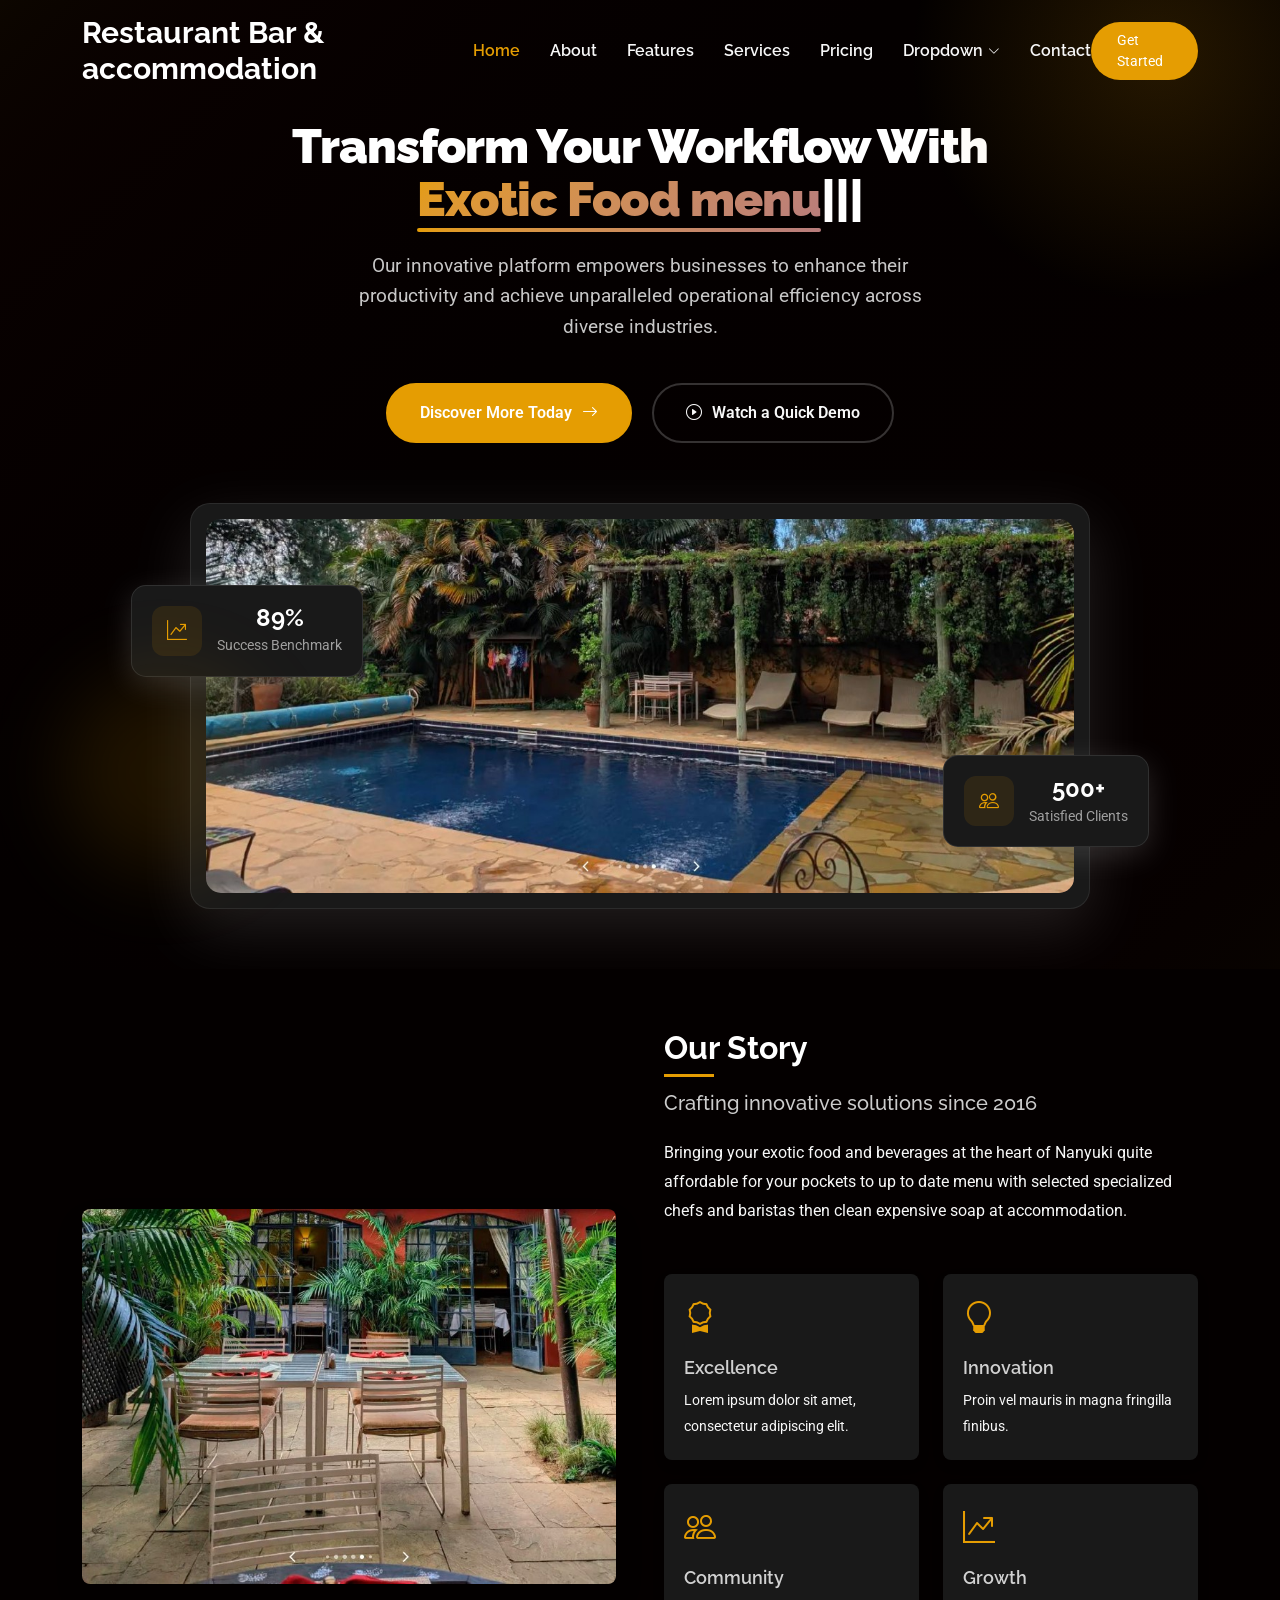
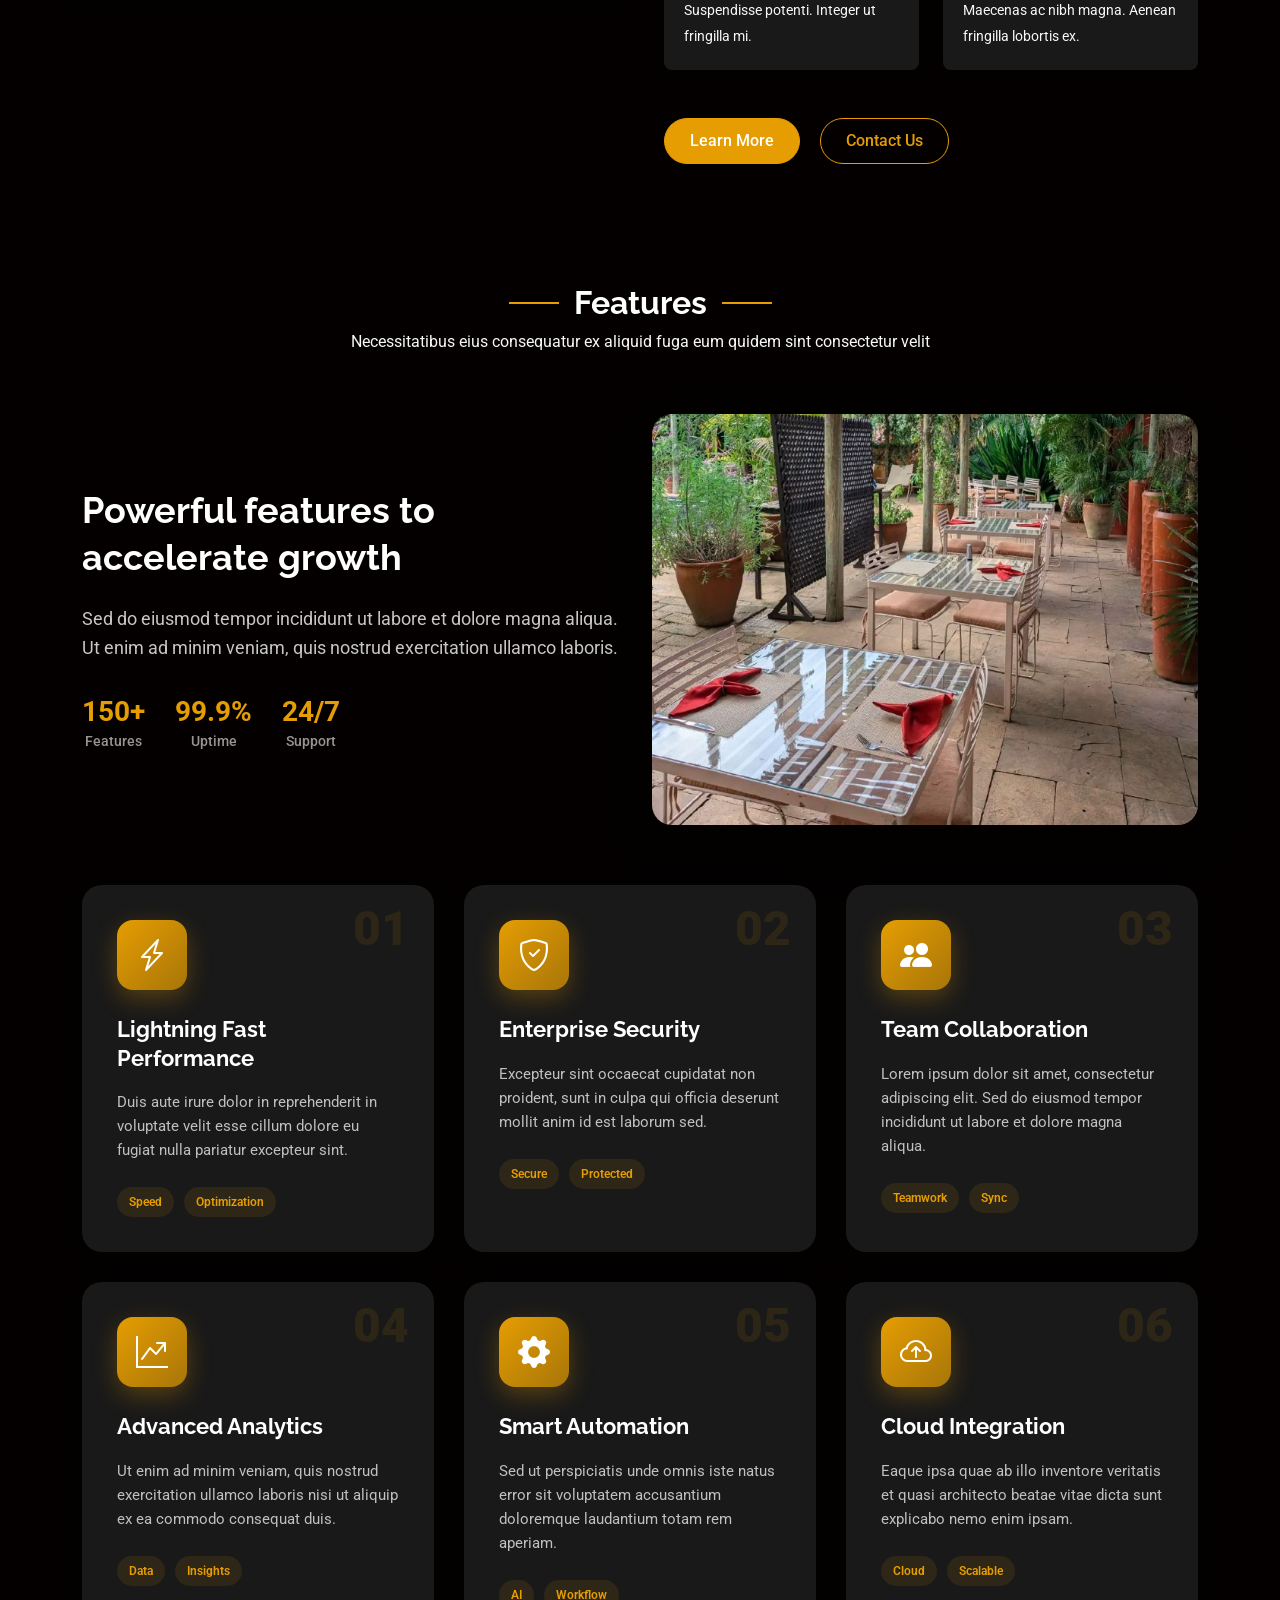
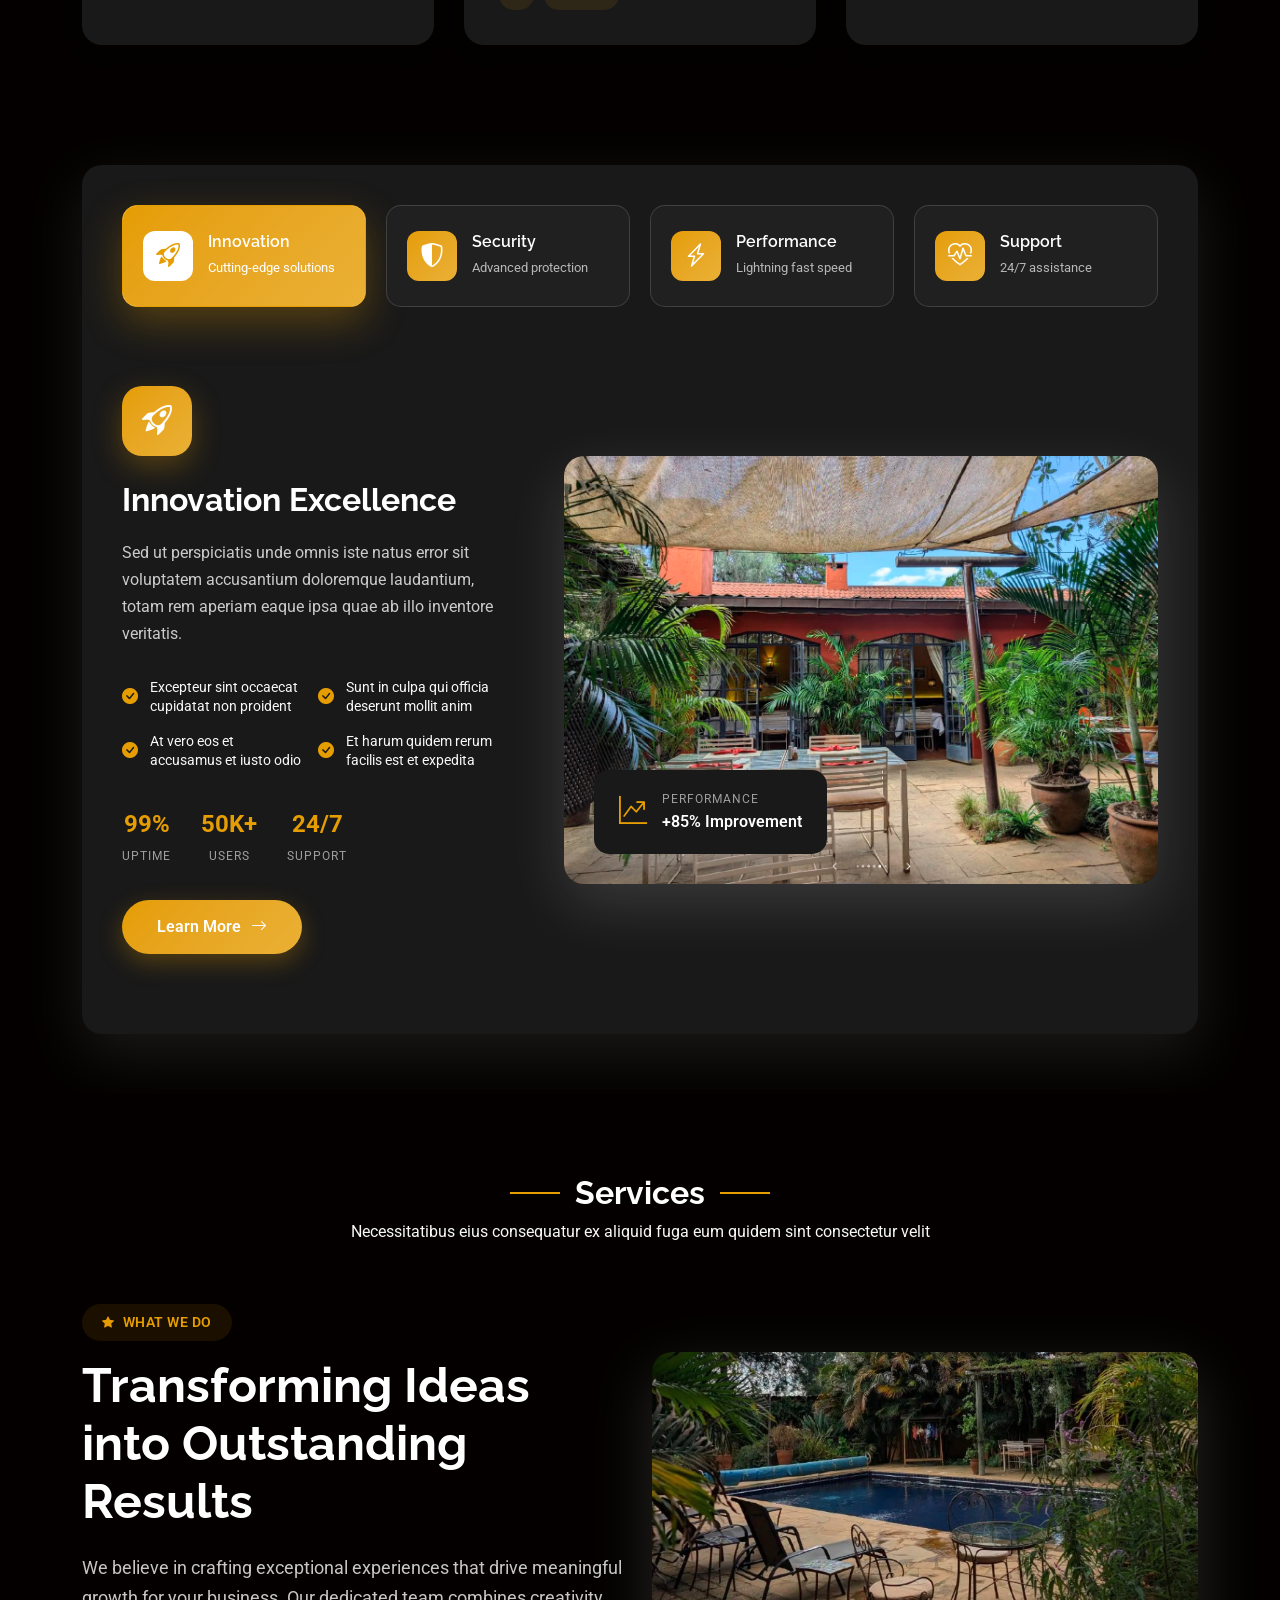
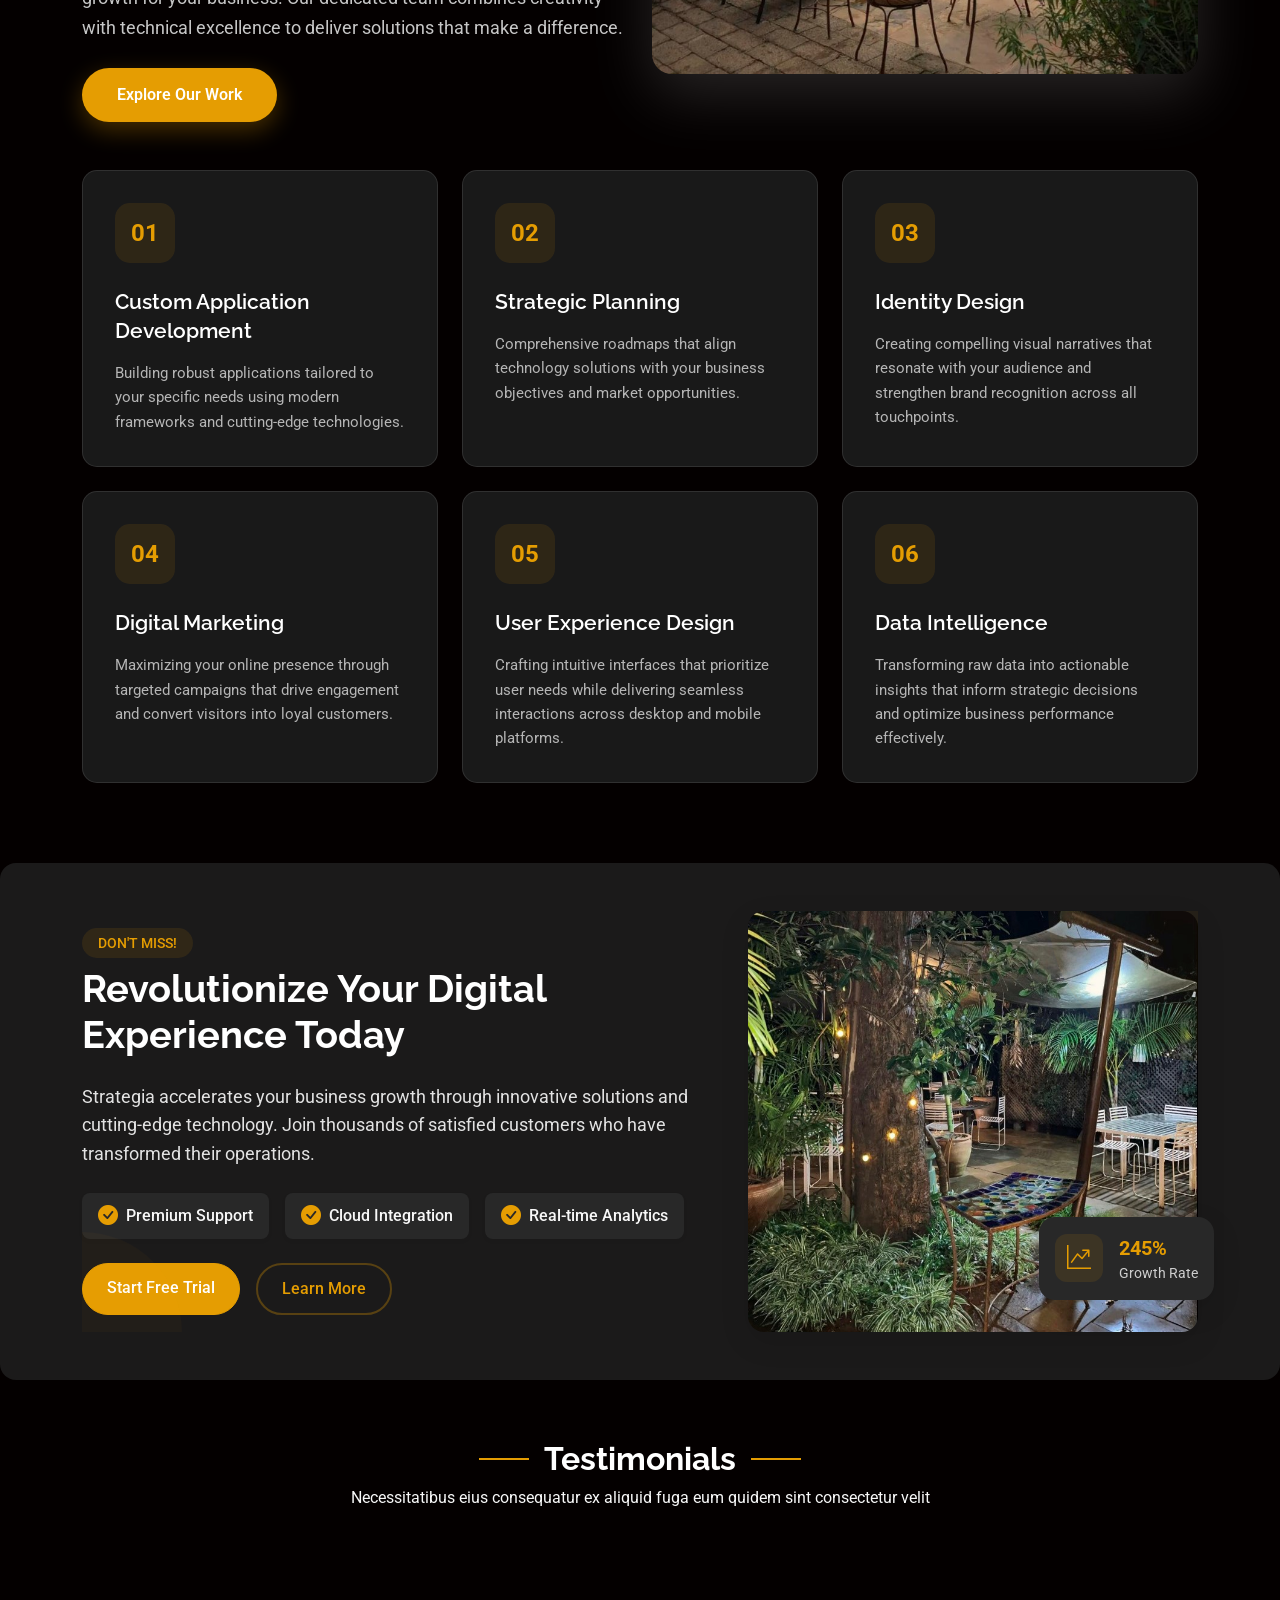
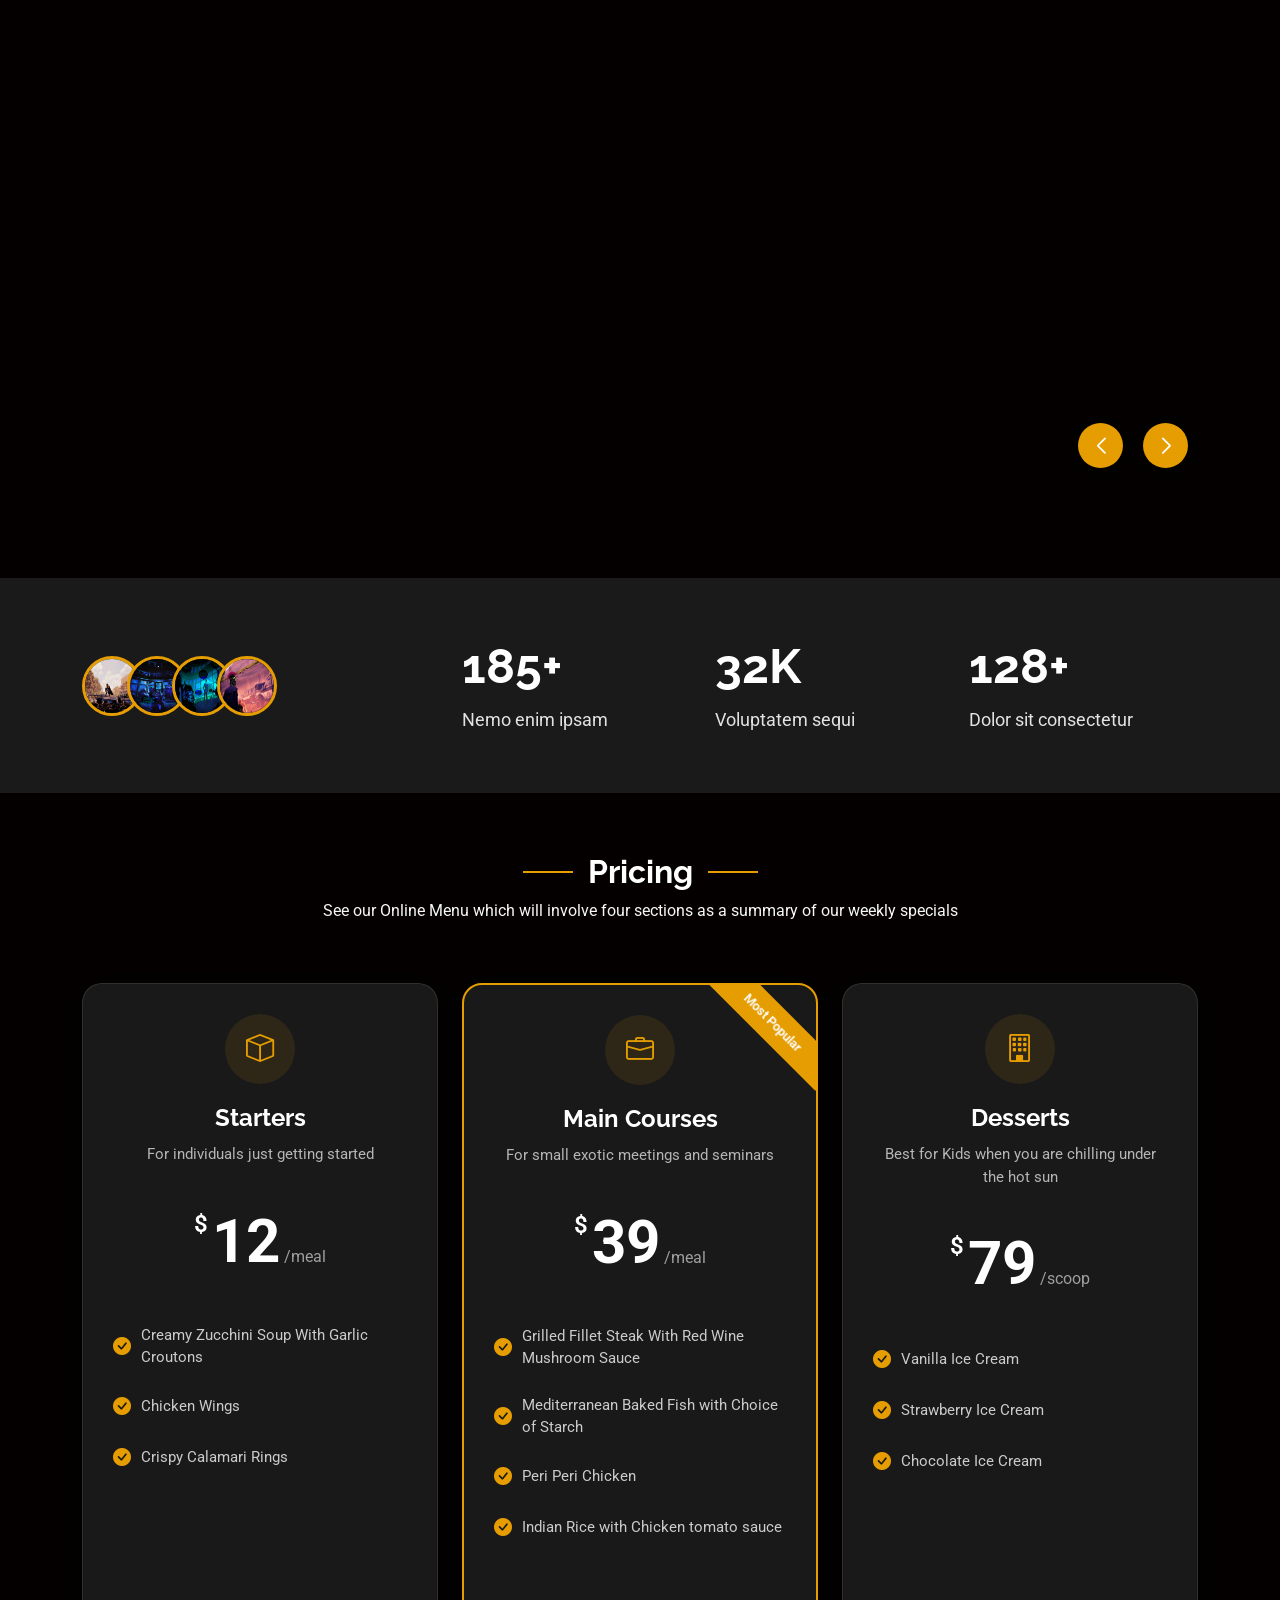
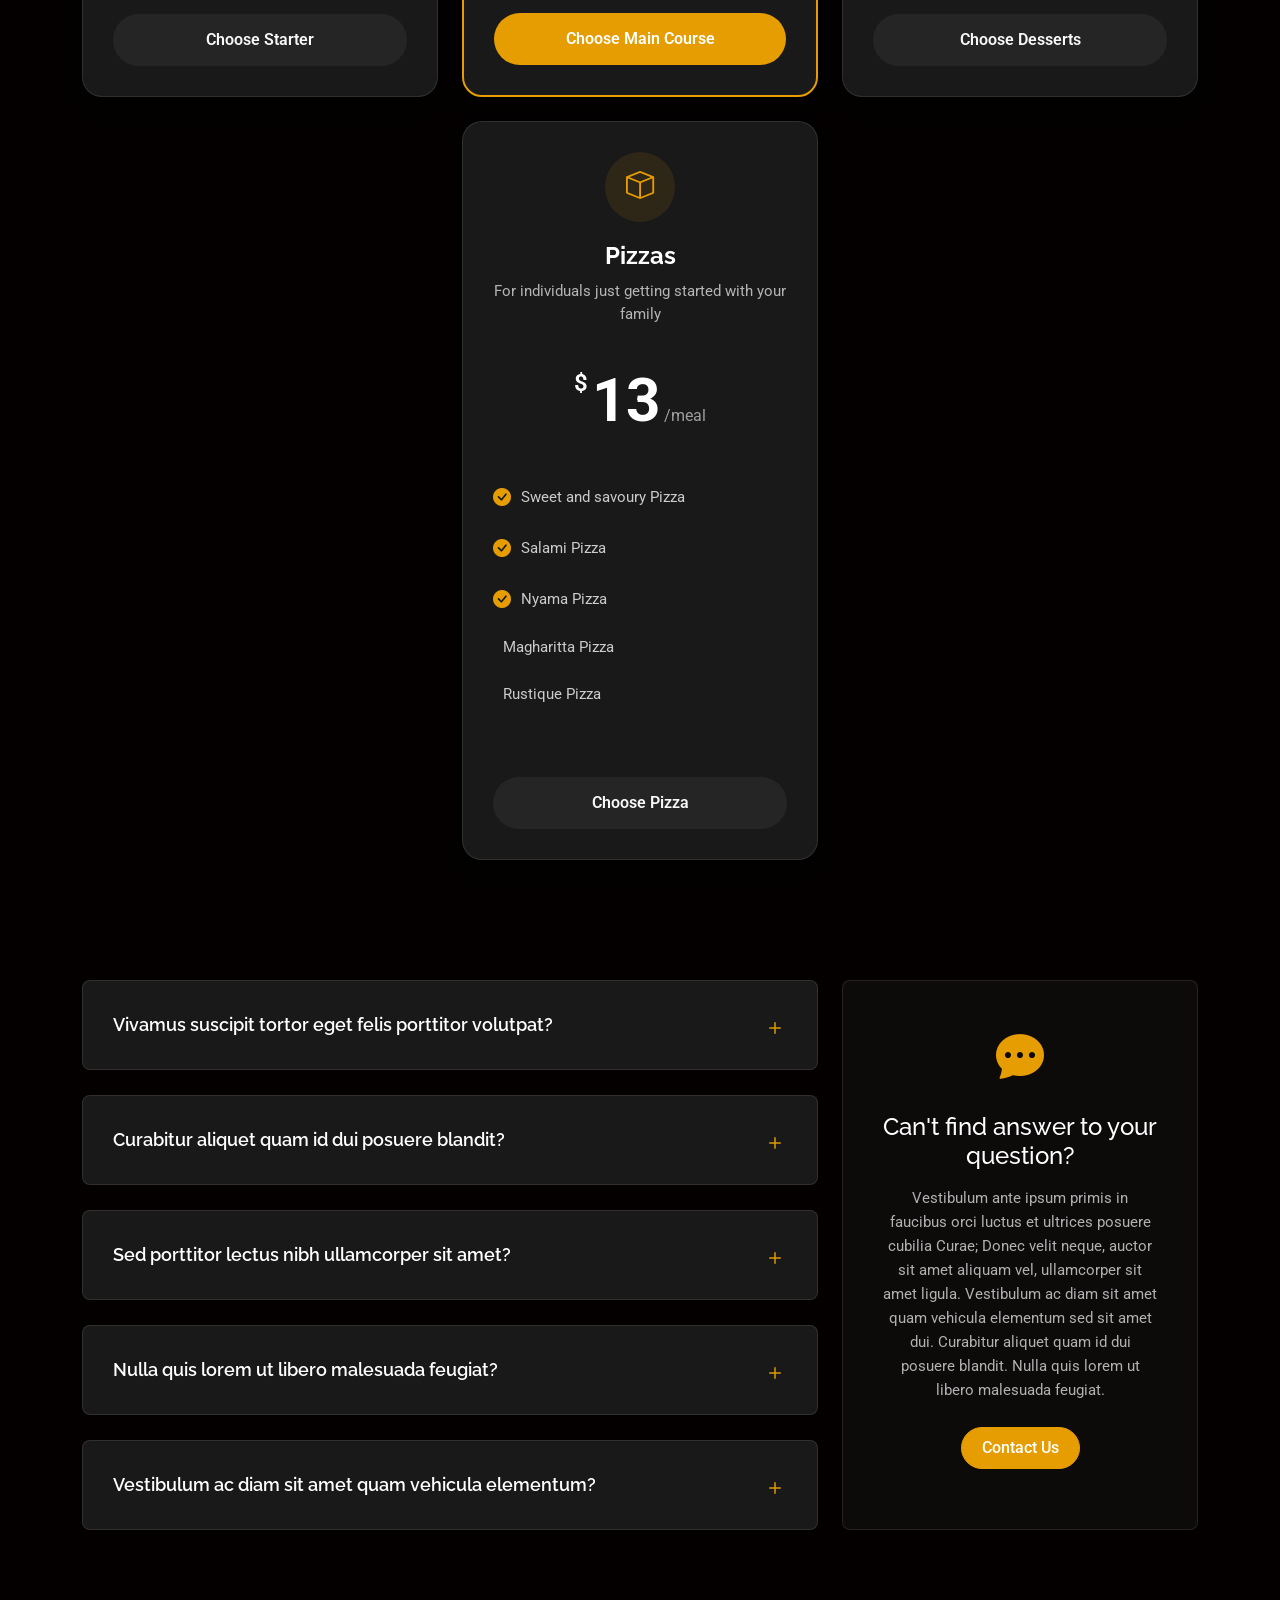
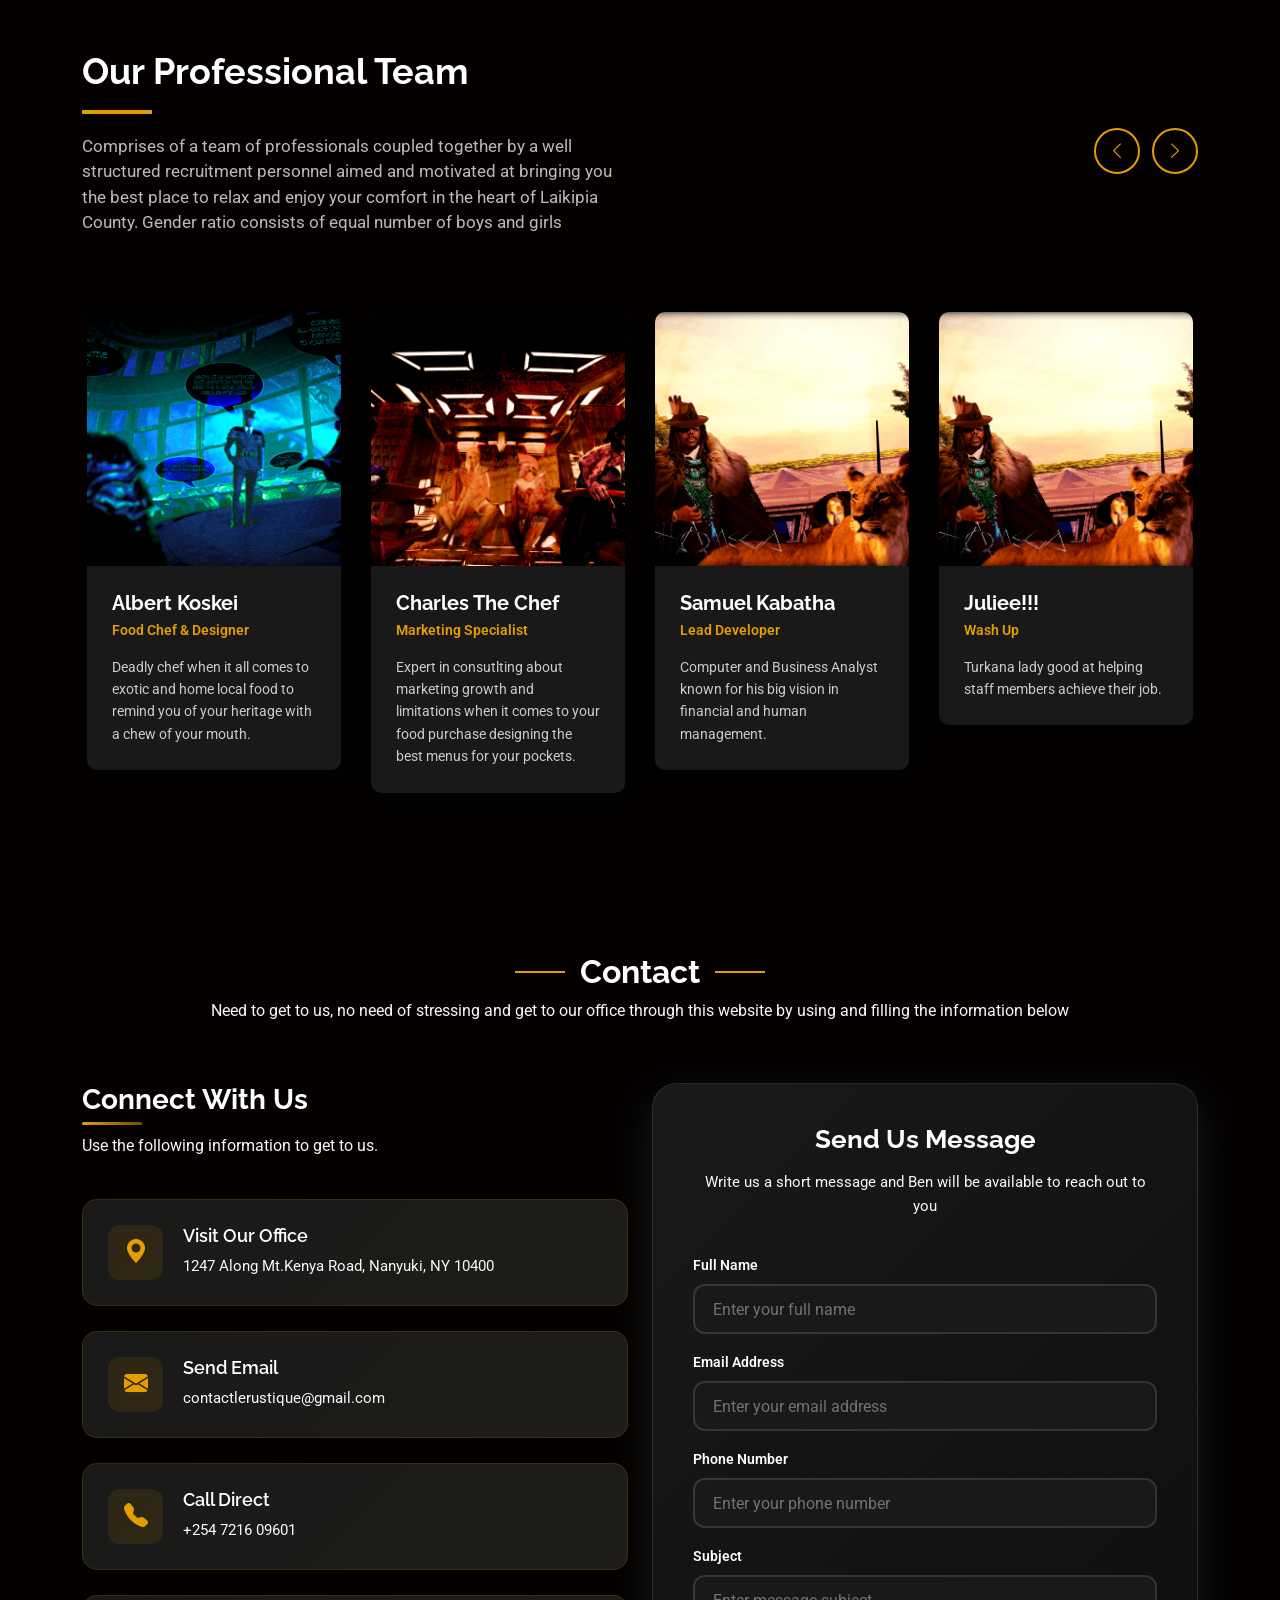
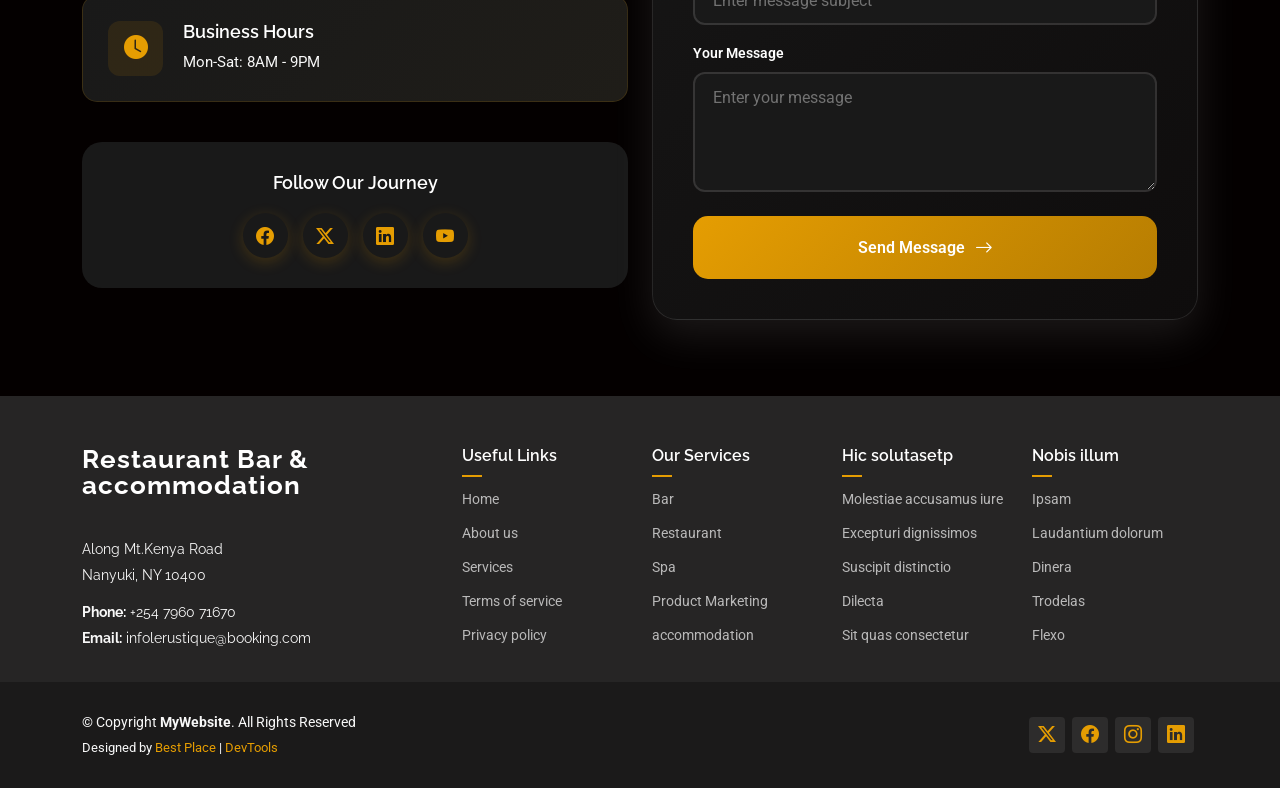
==== index.html @ 133ce617 "first commit" ====
<!DOCTYPE html><html lang="en"><head>
  <meta charset="utf-8">
  <meta content="width=device-width, initial-scale=1.0" name="viewport">
  <title>Le Rustique Restaurant Bar and accommodation</title>
  <meta name="description" content="">
  <meta name="keywords" content="">

  <!-- Favicons -->
  <link href="assets/img/favicon.png" rel="icon">
  <link href="assets/img/apple-touch-icon.png" rel="apple-touch-icon">

  <!-- Fonts -->
  <link href="https://fonts.googleapis.com" rel="preconnect">
  <link href="https://fonts.gstatic.com" rel="preconnect" crossorigin="">
  <link href="https://fonts.googleapis.com/css2?family=Roboto:ital,wght@0,100;0,300;0,400;0,500;0,700;0,900;1,100;1,300;1,400;1,500;1,700;1,900&amp;family=Raleway:ital,wght@0,100;0,200;0,300;0,400;0,500;0,600;0,700;0,800;0,900;1,100;1,200;1,300;1,400;1,500;1,600;1,700;1,800;1,900&amp;display=swap" rel="stylesheet">

  <!-- Vendor CSS Files -->
  <link href="assets/vendor/bootstrap/css/bootstrap.min.css" rel="stylesheet">
  <link href="assets/vendor/bootstrap-icons/bootstrap-icons.css" rel="stylesheet">
  <link href="assets/vendor/aos/aos.css" rel="stylesheet">
  <link href="assets/vendor/glightbox/css/glightbox.min.css" rel="stylesheet">
  <link href="assets/vendor/swiper/swiper-bundle.min.css" rel="stylesheet">

  <!-- Main CSS File -->
  <link href="assets/css/main.css" rel="stylesheet">

  <!-- =======================================================
  * Template Name: Instant
  * Template URL: https://bootstrapmade.com/newtemplate-bootstrap-website-template/
  * Updated: Jul 07 2025 with Bootstrap v5.3.7
  * Author: BootstrapMade.com
  * License: https://bootstrapmade.com/license/
  ======================================================== -->
</head>

<body class="index-page" data-aos-easing="ease-in-out" data-aos-duration="600" data-aos-delay="0">

  <header id="header" class="header d-flex align-items-center fixed-top">
    <div class="container position-relative d-flex align-items-center justify-content-between">

      <a href="index.html" class="logo d-flex align-items-center me-auto me-xl-0">
        <!-- Uncomment the line below if you also wish to use an image logo -->
        <!-- <img src="assets/img/logo.webp" alt=""> -->
        <h1 class="sitename">Restaurant Bar &amp; accommodation</h1>
      </a>

      <nav id="navmenu" class="navmenu">
        <ul>
          <li><a href="#hero" class="active">Home</a></li>
          <li><a href="#about" class="">About</a></li>
          <li><a href="#features" class="">Features</a></li>
          <li><a href="#services" class="">Services</a></li>
          <li><a href="#pricing" class="">Pricing</a></li>
          <li class="dropdown"><a href="#"><span>Dropdown</span> <i class="bi bi-chevron-down toggle-dropdown"></i></a>
            <ul>
              <li><a href="#">Dropdown 1</a></li>
              <li class="dropdown"><a href="#"><span>Deep Dropdown</span> <i class="bi bi-chevron-down toggle-dropdown"></i></a>
                <ul>
                  <li><a href="#">Deep Dropdown 1</a></li>
                  <li><a href="#">Deep Dropdown 2</a></li>
                  <li><a href="#">Deep Dropdown 3</a></li>
                  <li><a href="#">Deep Dropdown 4</a></li>
                  <li><a href="#">Deep Dropdown 5</a></li>
                </ul>
              </li>
              <li><a href="#">Dropdown 2</a></li>
              <li><a href="#">Dropdown 3</a></li>
              <li><a href="#">Dropdown 4</a></li>
            </ul>
          </li>
          <li><a href="#contact" class="">Contact</a></li>
        </ul>
        <i class="mobile-nav-toggle d-xl-none bi bi-list"></i>
      </nav>

      <a class="btn-getstarted" href="index.html#about">Get Started</a>

    </div>
  </header>

  <main class="main">

    <!-- Hero Section -->
    <section id="hero" class="hero section">
      <div class="container">
        <div class="hero-wrapper">

          <div class="hero-main-content text-center">
            <h1 class="hero-title aos-init aos-animate" data-aos="zoom-in" data-aos-delay="200">
              Transform Your Workflow With<br>
              <span class="typed" data-typed-items="Exotic Food menu,Seamless Integration,Robust Booking Platform">Restauran</span><span class="typed-cursor" aria-hidden="true">|</span><span class="typed-cursor typed-cursor--blink" aria-hidden="true">|</span>
            </h1>

            <p class="hero-description aos-init aos-animate" data-aos="fade-up" data-aos-delay="300">
              Our innovative platform empowers businesses to enhance their productivity and achieve unparalleled operational efficiency across diverse industries.
            </p>

            <div class="hero-actions aos-init aos-animate" data-aos="fade-up" data-aos-delay="400">
              <a href="#" class="action-btn primary">
                <span>Discover More Today</span>
                <i class="bi bi-arrow-right"></i>
              </a>
              <a href="https://www.youtube.com/watch?v=Y7f98aduVJ8" class="action-btn secondary glightbox">
                <i class="bi bi-play-circle"></i>
                <span>Watch a Quick Demo</span>
              </a>
            </div>

            <div class="hero-image-showcase aos-init aos-animate" data-aos="fade-up" data-aos-delay="500">
              <div class="image-wrapper">
                <img src="assets/img/about/about-18.webp" class="img-fluid" alt="Strategic Overview">
                <div class="floating-card card-1 aos-init aos-animate" data-aos="fade-right" data-aos-delay="600">
                  <div class="card-content">
                    <div class="card-icon">
                      <i class="bi bi-graph-up-arrow"></i>
                    </div>
                    <div class="card-info">
                      <h4><span data-purecounter-start="0" data-purecounter-end="89" class="purecounter" data-purecounter-duration="0">89</span>%</h4>
                      <p>Success Benchmark</p>
                    </div>
                  </div>
                </div>
                <div class="floating-card card-2 aos-init aos-animate" data-aos="fade-left" data-aos-delay="700">
                  <div class="card-content">
                    <div class="card-icon">
                      <i class="bi bi-people"></i>
                    </div>
                    <div class="card-info">
                      <h4><span data-purecounter-start="0" data-purecounter-end="500" class="purecounter" data-purecounter-duration="0">500</span>+</h4>
                      <p>Satisfied Clients</p>
                    </div>
                  </div>
                </div>
              </div>
            </div>

          </div>

        </div>
      </div>
    </section><!-- /Hero Section -->

    <!-- About Section -->
    <section id="about" class="about section">

      <div class="container aos-init aos-animate" data-aos="fade-up" data-aos-delay="100">

        <div class="row align-items-center justify-content-between g-lg-5">
          <div class="col-lg-6 aos-init aos-animate" data-aos="fade-right" data-aos-delay="200">
            <div class="image-wrapper">
              <img src="assets/img/about/about-portrait-7.webp" class="img-fluid rounded" alt="About Us Image">
            </div>
          </div>

          <div class="col-lg-6 aos-init aos-animate" data-aos="fade-left" data-aos-delay="300">
            <div class="content">
              <h2 class="mb-4">Our Story</h2>
              <h5 class="mb-4">Crafting innovative solutions since 2016</h5>

              <p>Bringing your exotic food and beverages at the heart of Nanyuki quite affordable for your pockets to up to date menu with selected specialized chefs and baristas then clean expensive soap at accommodation.</p>

              <div class="features-list mt-5 aos-init aos-animate" data-aos="fade-up" data-aos-delay="400">
                <div class="row g-4">
                  <div class="col-md-6">
                    <div class="feature-item">
                      <i class="bi bi-award"></i>
                      <h5>Excellence</h5>
                      <p>Lorem ipsum dolor sit amet, consectetur adipiscing elit.</p>
                    </div>
                  </div>
                  <div class="col-md-6">
                    <div class="feature-item">
                      <i class="bi bi-lightbulb"></i>
                      <h5>Innovation</h5>
                      <p>Proin vel mauris in magna fringilla finibus.</p>
                    </div>
                  </div>
                  <div class="col-md-6">
                    <div class="feature-item">
                      <i class="bi bi-people"></i>
                      <h5>Community</h5>
                      <p>Suspendisse potenti. Integer ut fringilla mi.</p>
                    </div>
                  </div>
                  <div class="col-md-6">
                    <div class="feature-item">
                      <i class="bi bi-graph-up-arrow"></i>
                      <h5>Growth</h5>
                      <p>Maecenas ac nibh magna. Aenean fringilla lobortis ex.</p>
                    </div>
                  </div>
                </div>
              </div>

              <div class="mt-5 aos-init aos-animate" data-aos="fade-up" data-aos-delay="600">
                <a href="#" class="btn btn-primary me-3">Learn More</a>
                <a href="#" class="btn btn-outline-primary">Contact Us</a>
              </div>
            </div>
          </div>
        </div>

      </div>

    </section><!-- /About Section -->

    <!-- Features Section -->
    <section id="features" class="features section">

      <!-- Section Title -->
      <div class="container section-title aos-init aos-animate" data-aos="fade-up">
        <h2>Features</h2>
        <p>Necessitatibus eius consequatur ex aliquid fuga eum quidem sint consectetur velit</p>
      </div><!-- End Section Title -->

      <div class="container aos-init aos-animate" data-aos="fade-up" data-aos-delay="100">

        <div class="row align-items-center mb-5">
          <div class="col-lg-6 aos-init aos-animate" data-aos="fade-right" data-aos-delay="150">
            <div class="intro-content">
              <h2>Powerful features to accelerate growth</h2>
              <p>Sed do eiusmod tempor incididunt ut labore et dolore magna aliqua. Ut enim ad minim veniam, quis nostrud exercitation ullamco laboris.</p>
              <div class="feature-stats">
                <div class="stat-item">
                  <span class="stat-number">150+</span>
                  <span class="stat-label">Features</span>
                </div>
                <div class="stat-item">
                  <span class="stat-number">99.9%</span>
                  <span class="stat-label">Uptime</span>
                </div>
                <div class="stat-item">
                  <span class="stat-number">24/7</span>
                  <span class="stat-label">Support</span>
                </div>
              </div>
            </div>
          </div>
          <div class="col-lg-6 aos-init aos-animate" data-aos="fade-left" data-aos-delay="200">
            <div class="intro-image">
              <img src="assets/img/features/features-2.webp" alt="Features" class="img-fluid">
            </div>
          </div>
        </div>

        <div class="features-grid">
          <div class="feature-item aos-init aos-animate" data-aos="flip-up" data-aos-delay="250">
            <div class="feature-number">01</div>
            <div class="feature-content">
              <div class="feature-icon">
                <i class="bi bi-lightning-charge"></i>
              </div>
              <h4>Lightning Fast Performance</h4>
              <p>Duis aute irure dolor in reprehenderit in voluptate velit esse cillum dolore eu fugiat nulla pariatur excepteur sint.</p>
              <div class="feature-tags">
                <span class="tag">Speed</span>
                <span class="tag">Optimization</span>
              </div>
            </div>
          </div>

          <div class="feature-item aos-init aos-animate" data-aos="flip-up" data-aos-delay="300">
            <div class="feature-number">02</div>
            <div class="feature-content">
              <div class="feature-icon">
                <i class="bi bi-shield-check"></i>
              </div>
              <h4>Enterprise Security</h4>
              <p>Excepteur sint occaecat cupidatat non proident, sunt in culpa qui officia deserunt mollit anim id est laborum sed.</p>
              <div class="feature-tags">
                <span class="tag">Secure</span>
                <span class="tag">Protected</span>
              </div>
            </div>
          </div>

          <div class="feature-item aos-init aos-animate" data-aos="flip-up" data-aos-delay="350">
            <div class="feature-number">03</div>
            <div class="feature-content">
              <div class="feature-icon">
                <i class="bi bi-people-fill"></i>
              </div>
              <h4>Team Collaboration</h4>
              <p>Lorem ipsum dolor sit amet, consectetur adipiscing elit. Sed do eiusmod tempor incididunt ut labore et dolore magna aliqua.</p>
              <div class="feature-tags">
                <span class="tag">Teamwork</span>
                <span class="tag">Sync</span>
              </div>
            </div>
          </div>

          <div class="feature-item aos-init aos-animate" data-aos="flip-up" data-aos-delay="400">
            <div class="feature-number">04</div>
            <div class="feature-content">
              <div class="feature-icon">
                <i class="bi bi-graph-up-arrow"></i>
              </div>
              <h4>Advanced Analytics</h4>
              <p>Ut enim ad minim veniam, quis nostrud exercitation ullamco laboris nisi ut aliquip ex ea commodo consequat duis.</p>
              <div class="feature-tags">
                <span class="tag">Data</span>
                <span class="tag">Insights</span>
              </div>
            </div>
          </div>

          <div class="feature-item aos-init aos-animate" data-aos="flip-up" data-aos-delay="450">
            <div class="feature-number">05</div>
            <div class="feature-content">
              <div class="feature-icon">
                <i class="bi bi-gear-fill"></i>
              </div>
              <h4>Smart Automation</h4>
              <p>Sed ut perspiciatis unde omnis iste natus error sit voluptatem accusantium doloremque laudantium totam rem aperiam.</p>
              <div class="feature-tags">
                <span class="tag">AI</span>
                <span class="tag">Workflow</span>
              </div>
            </div>
          </div>

          <div class="feature-item aos-init aos-animate" data-aos="flip-up" data-aos-delay="500">
            <div class="feature-number">06</div>
            <div class="feature-content">
              <div class="feature-icon">
                <i class="bi bi-cloud-arrow-up"></i>
              </div>
              <h4>Cloud Integration</h4>
              <p>Eaque ipsa quae ab illo inventore veritatis et quasi architecto beatae vitae dicta sunt explicabo nemo enim ipsam.</p>
              <div class="feature-tags">
                <span class="tag">Cloud</span>
                <span class="tag">Scalable</span>
              </div>
            </div>
          </div>
        </div>

      </div>

    </section><!-- /Features Section -->

    <!-- Features Tabs Section -->
    <section id="features-tabs" class="features-tabs section">

      <div class="container aos-init aos-animate" data-aos="fade-up" data-aos-delay="100">

        <div class="tabs-wrapper">
          <ul class="nav nav-tabs aos-init aos-animate" data-aos="fade-up" data-aos-delay="100" role="tablist">

            <li class="nav-item" role="presentation">
              <a class="nav-link active show" data-bs-toggle="tab" data-bs-target="#features-tabs-tab-1" aria-selected="true" role="tab">
                <div class="tab-icon">
                  <i class="bi bi-rocket-takeoff"></i>
                </div>
                <div class="tab-content">
                  <h5>Innovation</h5>
                  <span>Cutting-edge solutions</span>
                </div>
              </a>
            </li><!-- End tab nav item -->

            <li class="nav-item" role="presentation">
              <a class="nav-link" data-bs-toggle="tab" data-bs-target="#features-tabs-tab-2" aria-selected="false" tabindex="-1" role="tab">
                <div class="tab-icon">
                  <i class="bi bi-shield-shaded"></i>
                </div>
                <div class="tab-content">
                  <h5>Security</h5>
                  <span>Advanced protection</span>
                </div>
              </a>
            </li><!-- End tab nav item -->

            <li class="nav-item" role="presentation">
              <a class="nav-link" data-bs-toggle="tab" data-bs-target="#features-tabs-tab-3" aria-selected="false" tabindex="-1" role="tab">
                <div class="tab-icon">
                  <i class="bi bi-lightning-charge"></i>
                </div>
                <div class="tab-content">
                  <h5>Performance</h5>
                  <span>Lightning fast speed</span>
                </div>
              </a>
            </li><!-- End tab nav item -->

            <li class="nav-item" role="presentation">
              <a class="nav-link" data-bs-toggle="tab" data-bs-target="#features-tabs-tab-4" aria-selected="false" tabindex="-1" role="tab">
                <div class="tab-icon">
                  <i class="bi bi-heart-pulse"></i>
                </div>
                <div class="tab-content">
                  <h5>Support</h5>
                  <span>24/7 assistance</span>
                </div>
              </a>
            </li><!-- End tab nav item -->

          </ul>

          <div class="tab-content aos-init aos-animate" data-aos="fade-up" data-aos-delay="200">

            <div class="tab-pane fade active show" id="features-tabs-tab-1" role="tabpanel">
              <div class="row align-items-center">

                <div class="col-lg-5">
                  <div class="content-wrapper">
                    <div class="icon-badge">
                      <i class="bi bi-rocket-takeoff"></i>
                    </div>
                    <h3>Innovation Excellence</h3>
                    <p>Sed ut perspiciatis unde omnis iste natus error sit voluptatem accusantium doloremque laudantium, totam rem aperiam eaque ipsa quae ab illo inventore veritatis.</p>

                    <div class="feature-grid">
                      <div class="feature-item">
                        <i class="bi bi-check-circle-fill"></i>
                        <span>Excepteur sint occaecat cupidatat non proident</span>
                      </div>
                      <div class="feature-item">
                        <i class="bi bi-check-circle-fill"></i>
                        <span>Sunt in culpa qui officia deserunt mollit anim</span>
                      </div>
                      <div class="feature-item">
                        <i class="bi bi-check-circle-fill"></i>
                        <span>At vero eos et accusamus et iusto odio</span>
                      </div>
                      <div class="feature-item">
                        <i class="bi bi-check-circle-fill"></i>
                        <span>Et harum quidem rerum facilis est et expedita</span>
                      </div>
                    </div>

                    <div class="stats-row">
                      <div class="stat-item">
                        <div class="stat-number">99%</div>
                        <div class="stat-label">Uptime</div>
                      </div>
                      <div class="stat-item">
                        <div class="stat-number">50K+</div>
                        <div class="stat-label">Users</div>
                      </div>
                      <div class="stat-item">
                        <div class="stat-number">24/7</div>
                        <div class="stat-label">Support</div>
                      </div>
                    </div>

                    <a href="#" class="btn-primary">Learn More <i class="bi bi-arrow-right"></i></a>
                  </div>
                </div>

                <div class="col-lg-7">
                  <div class="visual-content">
                    <div class="main-image">
                      <img src="assets/img/features/features-4.webp" alt="" class="img-fluid">
                      <div class="floating-card">
                        <i class="bi bi-graph-up-arrow"></i>
                        <div class="card-content">
                          <span>Performance</span>
                          <strong>+85% Improvement</strong>
                        </div>
                      </div>
                    </div>
                  </div>
                </div>

              </div>
            </div><!-- End tab content item -->

            <div class="tab-pane fade" id="features-tabs-tab-2" role="tabpanel">
              <div class="row align-items-center">

                <div class="col-lg-5">
                  <div class="content-wrapper">
                    <div class="icon-badge">
                      <i class="bi bi-shield-shaded"></i>
                    </div>
                    <h3>Advanced Security</h3>
                    <p>Neque porro quisquam est qui dolorem ipsum quia dolor sit amet consectetur adipisci velit sed quia non numquam eius modi tempora incidunt ut labore.</p>

                    <div class="feature-grid">
                      <div class="feature-item">
                        <i class="bi bi-check-circle-fill"></i>
                        <span>Temporibus autem quibusdam et aut officiis</span>
                      </div>
                      <div class="feature-item">
                        <i class="bi bi-check-circle-fill"></i>
                        <span>Nam libero tempore cum soluta nobis</span>
                      </div>
                      <div class="feature-item">
                        <i class="bi bi-check-circle-fill"></i>
                        <span>Itaque earum rerum hic tenetur a sapiente</span>
                      </div>
                      <div class="feature-item">
                        <i class="bi bi-check-circle-fill"></i>
                        <span>Quis autem vel eum iure reprehenderit qui</span>
                      </div>
                    </div>

                    <div class="stats-row">
                      <div class="stat-item">
                        <div class="stat-number">256-bit</div>
                        <div class="stat-label">Encryption</div>
                      </div>
                      <div class="stat-item">
                        <div class="stat-number">ISO</div>
                        <div class="stat-label">Certified</div>
                      </div>
                      <div class="stat-item">
                        <div class="stat-number">GDPR</div>
                        <div class="stat-label">Compliant</div>
                      </div>
                    </div>

                    <a href="#" class="btn-primary">Learn More <i class="bi bi-arrow-right"></i></a>
                  </div>
                </div>

                <div class="col-lg-7">
                  <div class="visual-content">
                    <div class="main-image">
                      <img src="assets/img/features/features-2.webp" alt="" class="img-fluid">
                      <div class="floating-card">
                        <i class="bi bi-shield-check"></i>
                        <div class="card-content">
                          <span>Security</span>
                          <strong>Military Grade</strong>
                        </div>
                      </div>
                    </div>
                  </div>
                </div>

              </div>
            </div><!-- End tab content item -->

            <div class="tab-pane fade" id="features-tabs-tab-3" role="tabpanel">
              <div class="row align-items-center">

                <div class="col-lg-5">
                  <div class="content-wrapper">
                    <div class="icon-badge">
                      <i class="bi bi-lightning-charge"></i>
                    </div>
                    <h3>Lightning Performance</h3>
                    <p>Ut enim ad minima veniam quis nostrum exercitationem ullam corporis suscipit laboriosam nisi ut aliquid ex ea commodi consequatur quis autem vel.</p>

                    <div class="feature-grid">
                      <div class="feature-item">
                        <i class="bi bi-check-circle-fill"></i>
                        <span>Duis aute irure dolor in reprehenderit in voluptate</span>
                      </div>
                      <div class="feature-item">
                        <i class="bi bi-check-circle-fill"></i>
                        <span>Excepteur sint occaecat cupidatat non proident</span>
                      </div>
                      <div class="feature-item">
                        <i class="bi bi-check-circle-fill"></i>
                        <span>Sunt in culpa qui officia deserunt mollit</span>
                      </div>
                      <div class="feature-item">
                        <i class="bi bi-check-circle-fill"></i>
                        <span>Sed ut perspiciatis unde omnis iste natus</span>
                      </div>
                    </div>

                    <div class="stats-row">
                      <div class="stat-item">
                        <div class="stat-number">0.5s</div>
                        <div class="stat-label">Load Time</div>
                      </div>
                      <div class="stat-item">
                        <div class="stat-number">100%</div>
                        <div class="stat-label">Optimized</div>
                      </div>
                      <div class="stat-item">
                        <div class="stat-number">CDN</div>
                        <div class="stat-label">Global</div>
                      </div>
                    </div>

                    <a href="#" class="btn-primary">Learn More <i class="bi bi-arrow-right"></i></a>
                  </div>
                </div>

                <div class="col-lg-7">
                  <div class="visual-content">
                    <div class="main-image">
                      <img src="assets/img/features/features-6.webp" alt="" class="img-fluid">
                      <div class="floating-card">
                        <i class="bi bi-speedometer2"></i>
                        <div class="card-content">
                          <span>Speed</span>
                          <strong>Ultra Fast</strong>
                        </div>
                      </div>
                    </div>
                  </div>
                </div>

              </div>
            </div><!-- End tab content item -->

            <div class="tab-pane fade" id="features-tabs-tab-4" role="tabpanel">
              <div class="row align-items-center">

                <div class="col-lg-5">
                  <div class="content-wrapper">
                    <div class="icon-badge">
                      <i class="bi bi-heart-pulse"></i>
                    </div>
                    <h3>Premium Support</h3>
                    <p>Nemo enim ipsam voluptatem quia voluptas sit aspernatur aut odit aut fugit sed quia consequuntur magni dolores eos qui ratione voluptatem sequi nesciunt.</p>

                    <div class="feature-grid">
                      <div class="feature-item">
                        <i class="bi bi-check-circle-fill"></i>
                        <span>Neque porro quisquam est qui dolorem ipsum</span>
                      </div>
                      <div class="feature-item">
                        <i class="bi bi-check-circle-fill"></i>
                        <span>Quia dolor sit amet consectetur adipisci velit</span>
                      </div>
                      <div class="feature-item">
                        <i class="bi bi-check-circle-fill"></i>
                        <span>Sed quia non numquam eius modi tempora</span>
                      </div>
                      <div class="feature-item">
                        <i class="bi bi-check-circle-fill"></i>
                        <span>Incidunt ut labore et dolore magnam aliquam</span>
                      </div>
                    </div>

                    <div class="stats-row">
                      <div class="stat-item">
                        <div class="stat-number">24/7</div>
                        <div class="stat-label">Available</div>
                      </div>
                      <div class="stat-item">
                        <div class="stat-number">2min</div>
                        <div class="stat-label">Response</div>
                      </div>
                      <div class="stat-item">
                        <div class="stat-number">Expert</div>
                        <div class="stat-label">Team</div>
                      </div>
                    </div>

                    <a href="#" class="btn-primary">Learn More <i class="bi bi-arrow-right"></i></a>
                  </div>
                </div>

                <div class="col-lg-7">
                  <div class="visual-content">
                    <div class="main-image">
                      <img src="assets/img/features/features-1.webp" alt="" class="img-fluid">
                      <div class="floating-card">
                        <i class="bi bi-headset"></i>
                        <div class="card-content">
                          <span>Support</span>
                          <strong>Always Here</strong>
                        </div>
                      </div>
                    </div>
                  </div>
                </div>

              </div>
            </div><!-- End tab content item -->

          </div>
        </div>

      </div>

    </section><!-- /Features Tabs Section -->

    <!-- Services Section -->
    <section id="services" class="services section">

      <!-- Section Title -->
      <div class="container section-title aos-init aos-animate" data-aos="fade-up">
        <h2>Services</h2>
        <p>Necessitatibus eius consequatur ex aliquid fuga eum quidem sint consectetur velit</p>
      </div><!-- End Section Title -->

      <div class="container aos-init aos-animate" data-aos="fade-up" data-aos-delay="100">

        <div class="row align-items-center">
          <div class="col-lg-6">
            <div class="intro-content aos-init aos-animate" data-aos="fade-right" data-aos-delay="100">
              <div class="section-badge mb-3 aos-init aos-animate" data-aos="zoom-in" data-aos-delay="50">
                <i class="bi bi-star-fill"></i>
                <span>WHAT WE DO</span>
              </div>
              <h2 class="section-heading mb-4">Transforming Ideas into Outstanding Results</h2>
              <p class="section-description mb-4">We believe in crafting exceptional experiences that drive meaningful growth for your business. Our dedicated team combines creativity with technical excellence to deliver solutions that make a difference.</p>
              <a href="#" class="cta-button aos-init aos-animate" data-aos="fade-right" data-aos-delay="200">
                Explore Our Work
              </a>
            </div>
          </div>
          <div class="col-lg-6">
            <div class="hero-visual aos-init aos-animate" data-aos="fade-left" data-aos-delay="150">
              <img src="assets/img/services/services-1.webp" alt="Services" class="img-fluid">
            </div>
          </div>
        </div>

        <div class="services-grid mt-5">
          <div class="row g-4">
            <div class="col-lg-4 col-md-6 aos-init aos-animate" data-aos="fade-up" data-aos-delay="100">
              <div class="service-card">
                <div class="card-number">
                  <span>01</span>
                </div>
                <div class="card-content">
                  <h5 class="service-title">
                    <a href="#">Custom Application Development</a>
                  </h5>
                  <p class="service-description">Building robust applications tailored to your specific needs using modern frameworks and cutting-edge technologies.</p>
                </div>
              </div>
            </div><!-- End Service Card -->

            <div class="col-lg-4 col-md-6 aos-init aos-animate" data-aos="fade-up" data-aos-delay="200">
              <div class="service-card">
                <div class="card-number">
                  <span>02</span>
                </div>
                <div class="card-content">
                  <h5 class="service-title">
                    <a href="#">Strategic Planning</a>
                  </h5>
                  <p class="service-description">Comprehensive roadmaps that align technology solutions with your business objectives and market opportunities.</p>
                </div>
              </div>
            </div><!-- End Service Card -->

            <div class="col-lg-4 col-md-6 aos-init aos-animate" data-aos="fade-up" data-aos-delay="300">
              <div class="service-card">
                <div class="card-number">
                  <span>03</span>
                </div>
                <div class="card-content">
                  <h5 class="service-title">
                    <a href="#">Identity Design</a>
                  </h5>
                  <p class="service-description">Creating compelling visual narratives that resonate with your audience and strengthen brand recognition across all touchpoints.</p>
                </div>
              </div>
            </div><!-- End Service Card -->

            <div class="col-lg-4 col-md-6 aos-init aos-animate" data-aos="fade-up" data-aos-delay="100">
              <div class="service-card">
                <div class="card-number">
                  <span>04</span>
                </div>
                <div class="card-content">
                  <h5 class="service-title">
                    <a href="#">Digital Marketing</a>
                  </h5>
                  <p class="service-description">Maximizing your online presence through targeted campaigns that drive engagement and convert visitors into loyal customers.</p>
                </div>
              </div>
            </div><!-- End Service Card -->

            <div class="col-lg-4 col-md-6 aos-init aos-animate" data-aos="fade-up" data-aos-delay="200">
              <div class="service-card">
                <div class="card-number">
                  <span>05</span>
                </div>
                <div class="card-content">
                  <h5 class="service-title">
                    <a href="#">User Experience Design</a>
                  </h5>
                  <p class="service-description">Crafting intuitive interfaces that prioritize user needs while delivering seamless interactions across desktop and mobile platforms.</p>
                </div>
              </div>
            </div><!-- End Service Card -->

            <div class="col-lg-4 col-md-6 aos-init aos-animate" data-aos="fade-up" data-aos-delay="300">
              <div class="service-card">
                <div class="card-number">
                  <span>06</span>
                </div>
                <div class="card-content">
                  <h5 class="service-title">
                    <a href="#">Data Intelligence</a>
                  </h5>
                  <p class="service-description">Transforming raw data into actionable insights that inform strategic decisions and optimize business performance effectively.</p>
                </div>
              </div>
            </div><!-- End Service Card -->

          </div>
        </div>

      </div>

    </section><!-- /Services Section -->

    <!-- Call To Action Section -->
    <section id="call-to-action" class="call-to-action section light-background">

      <div class="container aos-init aos-animate" data-aos="fade-up" data-aos-delay="100">

        <div class="advertise-1 d-flex flex-column flex-lg-row gap-4 align-items-center position-relative">

          <div class="content-left flex-grow-1 aos-init aos-animate" data-aos="fade-right" data-aos-delay="200">
            <span class="badge text-uppercase mb-2">Don't Miss!</span>
            <h2>Revolutionize Your Digital Experience Today</h2>
            <p class="my-4">Strategia accelerates your business growth through innovative solutions and cutting-edge technology. Join thousands of satisfied customers who have transformed their operations.</p>

            <div class="features d-flex flex-wrap gap-3 mb-4">
              <div class="feature-item">
                <i class="bi bi-check-circle-fill"></i>
                <span>Premium Support</span>
              </div>
              <div class="feature-item">
                <i class="bi bi-check-circle-fill"></i>
                <span>Cloud Integration</span>
              </div>
              <div class="feature-item">
                <i class="bi bi-check-circle-fill"></i>
                <span>Real-time Analytics</span>
              </div>
            </div>

            <div class="cta-buttons d-flex flex-wrap gap-3">
              <a href="#" class="btn btn-primary">Start Free Trial</a>
              <a href="#" class="btn btn-outline">Learn More</a>
            </div>
          </div>

          <div class="content-right position-relative aos-init aos-animate" data-aos="fade-left" data-aos-delay="300">
            <img src="assets/img/misc/misc-5.webp" alt="Digital Platform" class="img-fluid rounded-4">
            <div class="floating-card">
              <div class="card-icon">
                <i class="bi bi-graph-up-arrow"></i>
              </div>
              <div class="card-content">
                <span class="stats-number">245%</span>
                <span class="stats-text">Growth Rate</span>
              </div>
            </div>
          </div>

          <div class="decoration">
            <div class="circle-1"></div>
            <div class="circle-2"></div>
          </div>

        </div>

      </div>

    </section><!-- /Call To Action Section -->

    <!-- Testimonials Section -->
    <section id="testimonials" class="testimonials section">

      <!-- Section Title -->
      <div class="container section-title aos-init aos-animate" data-aos="fade-up">
        <h2>Testimonials</h2>
        <p>Necessitatibus eius consequatur ex aliquid fuga eum quidem sint consectetur velit</p>
      </div><!-- End Section Title -->

      <div class="container aos-init aos-animate" data-aos="fade-up" data-aos-delay="100">

        <div class="testimonial-slider swiper init-swiper swiper-initialized swiper-horizontal swiper-backface-hidden">
          <script type="application/json" class="swiper-config">
            {
              "loop": true,
              "speed": 600,
              "autoplay": {
                "delay": 4000
              },
              "slidesPerView": 1,
              "spaceBetween": 30,
              "navigation": {
                "nextEl": ".swiper-button-next",
                "prevEl": ".swiper-button-prev"
              },
              "breakpoints": {
                "768": {
                  "slidesPerView": 2
                },
                "1200": {
                  "slidesPerView": 3
                }
              }
            }
          </script>

          <div class="swiper-wrapper" id="swiper-wrapper-d104cdc74d2ab8a1c" aria-live="off" style="transition-duration: 0ms; transform: translate3d(-2184px, 0px, 0px); transition-delay: 0ms;">

            <!-- Testimonial Slide 1 -->
            <!-- End Testimonial Slide -->

            <!-- Testimonial Slide 2 -->
            <!-- End Testimonial Slide -->

            <!-- Testimonial Slide 3 -->
            <!-- End Testimonial Slide -->

            <!-- Testimonial Slide 4 -->
            <!-- End Testimonial Slide -->

            <!-- Testimonial Slide 5 -->
            <!-- End Testimonial Slide -->

          <div class="swiper-slide swiper-slide-next" role="group" aria-label="1 / 5" style="width: 516px; margin-right: 30px;" data-swiper-slide-index="0">
              <div class="testimonial-item aos-init aos-animate" data-aos="zoom-in" data-aos-delay="600">
                <div class="testimonial-header">
                  <img src="assets/img/person/person-f-10.webp" alt="Client" class="img-fluid" loading="lazy">
                  <div class="rating">
                    <i class="bi bi-star-fill"></i>
                    <i class="bi bi-star-fill"></i>
                    <i class="bi bi-star-fill"></i>
                    <i class="bi bi-star-fill"></i>
                    <i class="bi bi-star-fill"></i>
                  </div>
                </div>
                <div class="testimonial-body">
                  <p>At vero eos et accusamus et iusto odio dignissimos ducimus qui blanditiis praesentium voluptatum deleniti atque corrupti quos dolores et quas molestias excepturi.</p>
                </div>
                <div class="testimonial-footer">
                  <h5>Rachel Chen</h5>
                  <span>Project Manager</span>
                  <div class="quote-icon">
                    <i class="bi bi-chat-quote-fill"></i>
                  </div>
                </div>
              </div>
            </div><div class="swiper-slide" role="group" aria-label="2 / 5" style="width: 516px; margin-right: 30px;" data-swiper-slide-index="1">
              <div class="testimonial-item aos-init aos-animate" data-aos="zoom-in" data-aos-delay="200">
                <div class="testimonial-header">
                  <img src="assets/img/person/person-f-12.webp" alt="Client" class="img-fluid" loading="lazy">
                  <div class="rating">
                    <i class="bi bi-star-fill"></i>
                    <i class="bi bi-star-fill"></i>
                    <i class="bi bi-star-fill"></i>
                    <i class="bi bi-star-fill"></i>
                    <i class="bi bi-star-fill"></i>
                  </div>
                </div>
                <div class="testimonial-body">
                  <p>Excepteur sint occaecat cupidatat non proident, sunt in culpa qui officia deserunt mollit anim id est laborum consectetur adipiscing elit sed eiusmod tempor.</p>
                </div>
                <div class="testimonial-footer">
                  <h5>Jessica Martinez</h5>
                  <span>UX Designer</span>
                  <div class="quote-icon">
                    <i class="bi bi-chat-quote-fill"></i>
                  </div>
                </div>
              </div>
            </div><div class="swiper-slide" role="group" aria-label="3 / 5" style="width: 516px; margin-right: 30px;" data-swiper-slide-index="2">
              <div class="testimonial-item aos-init aos-animate" data-aos="zoom-in" data-aos-delay="300">
                <div class="testimonial-header">
                  <img src="assets/img/person/person-m-8.webp" alt="Client" class="img-fluid" loading="lazy">
                  <div class="rating">
                    <i class="bi bi-star-fill"></i>
                    <i class="bi bi-star-fill"></i>
                    <i class="bi bi-star-fill"></i>
                    <i class="bi bi-star-fill"></i>
                    <i class="bi bi-star-fill"></i>
                  </div>
                </div>
                <div class="testimonial-body">
                  <p>Duis aute irure dolor in reprehenderit in voluptate velit esse cillum dolore eu fugiat nulla pariatur excepteur sint occaecat cupidatat non proident sunt in culpa.</p>
                </div>
                <div class="testimonial-footer">
                  <h5>David Rodriguez</h5>
                  <span>Software Engineer</span>
                  <div class="quote-icon">
                    <i class="bi bi-chat-quote-fill"></i>
                  </div>
                </div>
              </div>
            </div><div class="swiper-slide swiper-slide-prev" role="group" aria-label="4 / 5" style="width: 516px; margin-right: 30px;" data-swiper-slide-index="3">
              <div class="testimonial-item aos-init aos-animate" data-aos="zoom-in" data-aos-delay="400">
                <div class="testimonial-header">
                  <img src="assets/img/person/person-f-6.webp" alt="Client" class="img-fluid" loading="lazy">
                  <div class="rating">
                    <i class="bi bi-star-fill"></i>
                    <i class="bi bi-star-fill"></i>
                    <i class="bi bi-star-fill"></i>
                    <i class="bi bi-star-fill"></i>
                    <i class="bi bi-star-fill"></i>
                  </div>
                </div>
                <div class="testimonial-body">
                  <p>Lorem ipsum dolor sit amet consectetur adipiscing elit sed do eiusmod tempor incididunt ut labore et dolore magna aliqua ut enim ad minim veniam quis nostrud.</p>
                </div>
                <div class="testimonial-footer">
                  <h5>Amanda Wilson</h5>
                  <span>Creative Director</span>
                  <div class="quote-icon">
                    <i class="bi bi-chat-quote-fill"></i>
                  </div>
                </div>
              </div>
            </div><div class="swiper-slide swiper-slide-active" role="group" aria-label="5 / 5" style="width: 516px; margin-right: 30px;" data-swiper-slide-index="4">
              <div class="testimonial-item aos-init aos-animate" data-aos="zoom-in" data-aos-delay="500">
                <div class="testimonial-header">
                  <img src="assets/img/person/person-m-12.webp" alt="Client" class="img-fluid" loading="lazy">
                  <div class="rating">
                    <i class="bi bi-star-fill"></i>
                    <i class="bi bi-star-fill"></i>
                    <i class="bi bi-star-fill"></i>
                    <i class="bi bi-star-fill"></i>
                    <i class="bi bi-star-fill"></i>
                  </div>
                </div>
                <div class="testimonial-body">
                  <p>Sed ut perspiciatis unde omnis iste natus error sit voluptatem accusantium doloremque laudantium totam rem aperiam eaque ipsa quae ab illo inventore veritatis.</p>
                </div>
                <div class="testimonial-footer">
                  <h5>Ryan Thompson</h5>
                  <span>Business Analyst</span>
                  <div class="quote-icon">
                    <i class="bi bi-chat-quote-fill"></i>
                  </div>
                </div>
              </div>
            </div></div>

          <div class="swiper-navigation">
            <div class="swiper-button-prev" tabindex="0" role="button" aria-label="Previous slide" aria-controls="swiper-wrapper-d104cdc74d2ab8a1c"></div>
            <div class="swiper-button-next" tabindex="0" role="button" aria-label="Next slide" aria-controls="swiper-wrapper-d104cdc74d2ab8a1c"></div>
          </div>

        <span class="swiper-notification" aria-live="assertive" aria-atomic="true"></span><span class="swiper-notification" aria-live="assertive" aria-atomic="true"></span></div>

      </div>

    </section><!-- /Testimonials Section -->

    <!-- Stats Section -->
    <section id="stats" class="stats section light-background">

      <div class="container aos-init aos-animate" data-aos="fade-up" data-aos-delay="100">

        <div class="row align-items-center">
          <div class="col-lg-4 aos-init aos-animate" data-aos="fade-up" data-aos-delay="200">
            <div class="avatars d-flex align-items-center">
              <img src="assets/img/person/person-m-2.webp" alt="Avatar 1" class="rounded-circle" loading="lazy">
              <img src="assets/img/person/person-m-3.webp" alt="Avatar 2" class="rounded-circle" loading="lazy">
              <img src="assets/img/person/person-f-5.webp" alt="Avatar 3" class="rounded-circle" loading="lazy">
              <img src="assets/img/person/person-m-5.webp" alt="Avatar 4" class="rounded-circle" loading="lazy">
            </div>
          </div>

          <div class="col-lg-8">
            <div class="row counters">
              <div class="col-md-4 aos-init aos-animate" data-aos="fade-up" data-aos-delay="300">
                <h2><span data-purecounter-start="0" data-purecounter-end="185" data-purecounter-duration="0" class="purecounter">185</span>+</h2>
                <p>Nemo enim ipsam</p>
              </div>

              <div class="col-md-4 aos-init aos-animate" data-aos="fade-up" data-aos-delay="400">
                <h2><span data-purecounter-start="0" data-purecounter-end="32" data-purecounter-duration="0" class="purecounter">32</span>K</h2>
                <p>Voluptatem sequi</p>
              </div>

              <div class="col-md-4 aos-init aos-animate" data-aos="fade-up" data-aos-delay="500">
                <h2><span data-purecounter-start="0" data-purecounter-end="128" data-purecounter-duration="0" class="purecounter">128</span>+</h2>
                <p>Dolor sit consectetur</p>
              </div>
            </div>
          </div>
        </div>
      </div>

    </section><!-- /Stats Section -->

    <!-- Pricing Section -->
    <section id="pricing" class="pricing section">

      <!-- Section Title -->
      <div class="container section-title aos-init aos-animate" data-aos="fade-up">
        <h2>Pricing</h2>
        <p>See our Online Menu which will involve four sections as a summary of our weekly specials</p>
      </div><!-- End Section Title -->

      <div class="container aos-init aos-animate" data-aos="fade-up" data-aos-delay="100">

        <div class="row gy-4">
          <!-- Basic Plan -->
          <div class="col-lg-4 col-md-6 aos-init aos-animate" data-aos="zoom-in" data-aos-delay="200">
            <div class="pricing-card">
              <div class="plan-header">
                <div class="plan-icon">
                  <i class="bi bi-box"></i>
                </div>
                <h3>Starters</h3>
                <p>For individuals just getting started</p>
              </div>
              <div class="plan-pricing">
                <div class="price">
                  <span class="currency">$</span>
                  <span class="amount">12</span>
                  <span class="period">/meal</span>
                </div>
              </div>
              <div class="plan-features">
                <ul>
                  <li><i class="bi bi-check-circle-fill"></i> Creamy Zucchini Soup With Garlic Croutons</li>
                  <li><i class="bi bi-check-circle-fill"></i> Chicken Wings</li>
                  <li><i class="bi bi-check-circle-fill"></i> Crispy Calamari Rings</li>
                </ul>
              </div>
              <div class="plan-cta">
                <a href="#" class="btn-plan">Choose Starter</a>
              </div>
            </div>
          </div><!-- End Basic Plan -->

          <!-- Professional Plan -->
          <div class="col-lg-4 col-md-6 aos-init aos-animate" data-aos="zoom-in" data-aos-delay="300">
            <div class="pricing-card popular">
              <div class="popular-tag">Most Popular</div>
              <div class="plan-header">
                <div class="plan-icon">
                  <i class="bi bi-briefcase"></i>
                </div>
                <h3>Main Courses</h3>
                <p>For small exotic meetings and seminars</p>
              </div>
              <div class="plan-pricing">
                <div class="price">
                  <span class="currency">$</span>
                  <span class="amount">39</span>
                  <span class="period">/meal</span>
                </div>
              </div>
              <div class="plan-features">
                <ul>
                  <li><i class="bi bi-check-circle-fill"></i> Grilled Fillet Steak With Red Wine Mushroom Sauce</li>
                  <li><i class="bi bi-check-circle-fill"></i> Mediterranean Baked Fish with Choice of Starch</li>
                  <li><i class="bi bi-check-circle-fill"></i> Peri Peri Chicken</li>
                  <li><i class="bi bi-check-circle-fill"></i> Indian Rice with Chicken tomato sauce</li>
                </ul>
              </div>
              <div class="plan-cta">
                <a href="#" class="btn-plan">Choose Main Course</a>
              </div>
            </div>
          </div><!-- End Professional Plan -->

          <!-- Enterprise Plan -->
          <div class="col-lg-4 col-md-6 aos-init aos-animate" data-aos="zoom-in" data-aos-delay="400">
            <div class="pricing-card">
              <div class="plan-header">
                <div class="plan-icon">
                  <i class="bi bi-building"></i>
                </div>
                <h3>Desserts</h3>
                <p>Best for Kids when you are chilling under the hot sun</p>
              </div>
              <div class="plan-pricing">
                <div class="price">
                  <span class="currency">$</span>
                  <span class="amount">79</span>
                  <span class="period">/scoop</span>
                </div>
              </div>
              <div class="plan-features">
                <ul>
                  <li><i class="bi bi-check-circle-fill"></i> Vanilla Ice Cream</li>
                  <li><i class="bi bi-check-circle-fill"></i> Strawberry Ice Cream</li>
                  <li><i class="bi bi-check-circle-fill"></i> Chocolate Ice Cream</li>
                </ul>
              </div>
              <div class="plan-cta">
                <a href="#" class="btn-plan">Choose Desserts</a>
              </div>
            </div>
          </div>


          <div class="col-lg-4 col-md-6 aos-init aos-animate" data-aos="zoom-in" data-aos-delay="200">
            <div class="pricing-card">
              <div class="plan-header">
                <div class="plan-icon">
                  <i class="bi bi-box"></i>
                </div>
                <h3>Pizzas</h3>
                <p>For individuals just getting started with your family</p>
              </div>
              <div class="plan-pricing">
                <div class="price">
                  <span class="currency">$</span>
                  <span class="amount">13</span>
                  <span class="period">/meal</span>
                </div>
              </div>
              <div class="plan-features">
                <ul>
                  <li><i class="bi bi-check-circle-fill"></i> Sweet and savoury Pizza</li>
                  <li><i class="bi bi-check-circle-fill"></i> Salami Pizza</li>
                  <li><i class="bi bi-check-circle-fill"></i> Nyama Pizza</li>
                  <li><i class="bi-bi-check-circle-fill"></i> Magharitta Pizza</li>
                  <li><i class="bi-bi-check-circle-fill"></i> Rustique Pizza</li>
                </ul>
              </div>
              <div class="plan-cta">
                <a href="#" class="btn-plan">Choose Pizza</a>
              </div>
            </div>
          </div><!-- End Enterprise Plan -->
        </div>

      </div>

    </section><!-- /Pricing Section -->

    <!-- Faq Section -->
    <section id="faq" class="faq section">

      <div class="container aos-init aos-animate" data-aos="fade-up" data-aos-delay="100">

        <div class="row gy-4 justify-content-between">
          <div class="col-lg-8">

            <div class="faq-list">
              <div class="faq-item aos-init aos-animate" data-aos="fade-up" data-aos-delay="100">
                <h3>Vivamus suscipit tortor eget felis porttitor volutpat?</h3>
                <div class="faq-content">
                  <p>
                    Nulla quis lorem ut libero malesuada feugiat. Vestibulum ac diam sit amet quam vehicula elementum sed sit amet dui. Curabitur aliquet quam id dui posuere blandit. Nulla porttitor accumsan tincidunt.
                  </p>
                </div>
                <i class="bi bi-plus faq-toggle"></i>
              </div><!-- End FAQ Item-->

              <div class="faq-item aos-init aos-animate" data-aos="fade-up" data-aos-delay="200">
                <h3>Curabitur aliquet quam id dui posuere blandit?</h3>
                <div class="faq-content">
                  <p>
                    Vestibulum ante ipsum primis in faucibus orci luctus et ultrices posuere cubilia Curae; Donec velit neque, auctor sit amet aliquam vel, ullamcorper sit amet ligula. Proin eget tortor risus. Mauris blandit aliquet elit, eget tincidunt nibh pulvinar.
                  </p>
                </div>
                <i class="bi bi-plus faq-toggle"></i>
              </div><!-- End FAQ Item-->

              <div class="faq-item aos-init aos-animate" data-aos="fade-up" data-aos-delay="300">
                <h3>Sed porttitor lectus nibh ullamcorper sit amet?</h3>
                <div class="faq-content">
                  <p>
                    Curabitur non nulla sit amet nisl tempus convallis quis ac lectus. Praesent sapien massa, convallis a pellentesque nec, egestas non nisi. Donec sollicitudin molestie malesuada. Vestibulum ac diam sit amet quam vehicula elementum.
                  </p>
                </div>
                <i class="bi bi-plus faq-toggle"></i>
              </div><!-- End FAQ Item-->

              <div class="faq-item aos-init aos-animate" data-aos="fade-up" data-aos-delay="400">
                <h3>Nulla quis lorem ut libero malesuada feugiat?</h3>
                <div class="faq-content">
                  <p>
                    Donec sollicitudin molestie malesuada. Quisque velit nisi, pretium ut lacinia in, elementum id enim. Vestibulum ante ipsum primis in faucibus orci luctus et ultrices posuere cubilia Curae; Donec velit neque, auctor sit amet aliquam vel.
                  </p>
                </div>
                <i class="bi bi-plus faq-toggle"></i>
              </div><!-- End FAQ Item-->

              <div class="faq-item aos-init aos-animate" data-aos="fade-up" data-aos-delay="500">
                <h3>Vestibulum ac diam sit amet quam vehicula elementum?</h3>
                <div class="faq-content">
                  <p>
                    Praesent sapien massa, convallis a pellentesque nec, egestas non nisi. Vestibulum ante ipsum primis in faucibus orci luctus et ultrices posuere cubilia Curae; Donec velit neque, auctor sit amet aliquam vel, ullamcorper sit amet ligula.
                  </p>
                </div>
                <i class="bi bi-plus faq-toggle"></i>
              </div><!-- End FAQ Item-->

            </div>

          </div>

          <div class="col-lg-4 aos-init aos-animate" data-aos="fade-up" data-aos-delay="200">
            <div class="faq-card">
              <i class="bi bi-chat-dots-fill"></i>
              <h3>Can't find answer to your question?</h3>
              <p>Vestibulum ante ipsum primis in faucibus orci luctus et ultrices posuere cubilia Curae; Donec velit neque, auctor sit amet aliquam vel, ullamcorper sit amet ligula. Vestibulum ac diam sit amet quam vehicula elementum sed sit amet dui. Curabitur aliquet quam id dui posuere blandit. Nulla quis lorem ut libero malesuada feugiat.</p>
              <a href="#" class="btn btn-primary">Contact Us</a>
            </div>
          </div>
        </div>

      </div>

    </section><!-- /Faq Section -->

    <!-- Team Section -->
    <section id="team" class="team section">

      <div class="container aos-init aos-animate" data-aos="fade-up" data-aos-delay="100">

        <div class="team-header aos-init aos-animate" data-aos="fade-up" data-aos-delay="200">
          <div class="row align-items-center">
            <div class="col-lg-6">
              <h2>Our Professional Team</h2>
              <p>Comprises of a team of professionals coupled together by a well structured recruitment personnel aimed and motivated at bringing you the best place to relax and enjoy your comfort in the heart of Laikipia County. Gender ratio consists of equal number of boys and girls</p>
            </div>
            <div class="col-lg-6 d-flex justify-content-lg-end">
              <div class="team-controls">
                <button class="team-control-btn team-prev" tabindex="0" aria-label="Previous slide" aria-controls="swiper-wrapper-576d55b68e21e0db"><i class="bi bi-chevron-left"></i></button>
                <button class="team-control-btn team-next" tabindex="0" aria-label="Next slide" aria-controls="swiper-wrapper-576d55b68e21e0db"><i class="bi bi-chevron-right"></i></button>
              </div>
            </div>
          </div>
        </div>

        <div class="team-slider swiper init-swiper aos-init swiper-initialized swiper-horizontal swiper-backface-hidden aos-animate" data-aos="fade-up" data-aos-delay="300">
          <script type="application/json" class="swiper-config">
            {
              "loop": true,
              "speed": 700,
              "autoplay": {
                "delay": 5000
              },
              "slidesPerView": 1,
              "spaceBetween": 30,
              "navigation": {
                "nextEl": ".team-next",
                "prevEl": ".team-prev"
              },
              "breakpoints": {
                "576": {
                  "slidesPerView": 2,
                  "spaceBetween": 20
                },
                "992": {
                  "slidesPerView": 3,
                  "spaceBetween": 30
                },
                "1200": {
                  "slidesPerView": 4,
                  "spaceBetween": 30
                }
              }
            }
          </script>
          <div class="swiper-wrapper" id="swiper-wrapper-576d55b68e21e0db" aria-live="off" style="transition-duration: 700ms; transform: translate3d(-1052px, 0px, 0px);">

            <!-- End slide item -->

            <!-- End slide item -->

            <!-- End slide item -->

            <!-- End slide item -->

            <!-- End slide item -->

            <!-- End slide item -->

          <div class="swiper-slide" role="group" aria-label="3 / 6" style="width: 243px; margin-right: 20px;" data-swiper-slide-index="2">
              <div class="team-member">
                <div class="member-image">
                  <img src="assets/img/person/person-f-7.webp" class="img-fluid" alt="" loading="lazy">
                  <div class="member-social">
                    <a href="#"><i class="bi bi-twitter-x"></i></a>
                    <a href="#"><i class="bi bi-facebook"></i></a>
                    <a href="#"><i class="bi bi-instagram"></i></a>
                    <a href="#"><i class="bi bi-linkedin"></i></a>
                  </div>
                </div>
                <div class="member-content">
                  <h3>Benson Kayd</h3>
                  <span>Project Manager</span>
                  <p>Good project administration manager aimed at providing the best client relationships</p>
                </div>
              </div>
            </div><div class="swiper-slide" role="group" aria-label="4 / 6" style="width: 243px; margin-right: 20px;" data-swiper-slide-index="3">
              <div class="team-member">
                <div class="member-image">
                  <img src="assets/img/person/person-m-3.webp" class="img-fluid" alt="" loading="lazy">
                  <div class="member-social">
                    <a href="#"><i class="bi bi-twitter-x"></i></a>
                    <a href="#"><i class="bi bi-facebook"></i></a>
                    <a href="#"><i class="bi bi-instagram"></i></a>
                    <a href="#"><i class="bi bi-linkedin"></i></a>
                  </div>
                </div>
                <div class="member-content">
                  <h3>Ogalo the Gardener</h3>
                  <span>Rooms Gardener</span>
                  <p>Aimed at keeping Le Rustique's Serene environment clean  and attractive.</p>
                </div>
              </div>
            </div><div class="swiper-slide" role="group" aria-label="5 / 6" style="width: 243px; margin-right: 20px;" data-swiper-slide-index="4">
              <div class="team-member">
                <div class="member-image">
                  <img src="assets/img/person/person-f-5.webp" class="img-fluid" alt="" loading="lazy">
                  <div class="member-social">
                    <a href="#"><i class="bi bi-twitter-x"></i></a>
                    <a href="#"><i class="bi bi-facebook"></i></a>
                    <a href="#"><i class="bi bi-instagram"></i></a>
                    <a href="#"><i class="bi bi-linkedin"></i></a>
                  </div>
                </div>
                <div class="member-content">
                  <h3>Albert Koskei</h3>
                  <span>Food Chef &amp; Designer</span>
                  <p>Deadly chef when it all comes to exotic and home local food to remind you of your heritage with a chew of your mouth.</p>
                </div>
              </div>
            </div><div class="swiper-slide swiper-slide-prev" role="group" aria-label="6 / 6" style="width: 243px; margin-right: 20px;" data-swiper-slide-index="5">
              <div class="team-member">
                <div class="member-image">
                  <img src="assets/img/person/person-m-8.webp" class="img-fluid" alt="" loading="lazy">
                  <div class="member-social">
                    <a href="#"><i class="bi bi-twitter-x"></i></a>
                    <a href="#"><i class="bi bi-facebook"></i></a>
                    <a href="#"><i class="bi bi-instagram"></i></a>
                    <a href="#"><i class="bi bi-linkedin"></i></a>
                  </div>
                </div>
                <div class="member-content">
                  <h3>Charles The Chef</h3>
                  <span>Marketing Specialist</span>
                  <p>Expert in consutlting about marketing growth and limitations when it comes to your food purchase designing the best menus for your pockets.</p>
                </div>
              </div>
            </div><div class="swiper-slide swiper-slide-active" role="group" aria-label="1 / 6" style="width: 243px; margin-right: 20px;" data-swiper-slide-index="0">
              <div class="team-member">
                <div class="member-image">
                  <img src="assets/img/person/person-f-9.webp" class="img-fluid" alt="" loading="lazy">
                  <div class="member-social">
                    <a href="#"><i class="bi bi-twitter-x"></i></a>
                    <a href="#"><i class="bi bi-facebook"></i></a>
                    <a href="#"><i class="bi bi-instagram"></i></a>
                    <a href="#"><i class="bi bi-linkedin"></i></a>
                  </div>
                </div>
                <div class="member-content">
                  <h3>Samuel Kabatha</h3>
                  <span>Lead Developer</span>
                  <p>Computer and Business Analyst known for his big vision in financial and human management.</p>
                </div>
              </div>
            </div><div class="swiper-slide swiper-slide-next" role="group" aria-label="2 / 6" style="width: 243px; margin-right: 20px;" data-swiper-slide-index="1">
              <div class="team-member">
                <div class="member-image">
                  <img src="assets/img/person/person-m-12.webp" class="img-fluid" alt="" loading="lazy">
                  <div class="member-social">
                    <a href="#"><i class="bi bi-twitter-x"></i></a>
                    <a href="#"><i class="bi bi-facebook"></i></a>
                    <a href="#"><i class="bi bi-instagram"></i></a>
                    <a href="#"><i class="bi bi-linkedin"></i></a>
                  </div>
                </div>
                <div class="member-content">
                  <h3>Juliee!!!</h3>
                  <span>Wash Up</span>
                  <p>Turkana lady good at helping staff members achieve their job.</p>
                </div>
              </div>
            </div></div>
        <span class="swiper-notification" aria-live="assertive" aria-atomic="true"></span><span class="swiper-notification" aria-live="assertive" aria-atomic="true"></span></div>

      </div>
    </section><!-- /Team Section -->

    <!-- Contact Section -->
    <section id="contact" class="contact section">
      <!-- Section Title -->
      <div class="container section-title aos-init aos-animate" data-aos="fade-up">
        <h2>Contact</h2>
        <p>Need to get to us, no need of stressing and get to our office through this website by using and filling the information below</p>
      </div><!-- End Section Title -->

      <div class="container aos-init aos-animate" data-aos="fade-up" data-aos-delay="100">
        <div class="row">
          <div class="col-lg-6 mb-5 aos-init aos-animate" data-aos="fade-right" data-aos-delay="200">
            <div class="contact-info-section">
              <div class="info-header">
                <h3>Connect With Us</h3>
                <p>Use the following information to get to us.</p>
              </div>

              <div class="contact-info-grid">
                <div class="info-item aos-init aos-animate" data-aos="zoom-in" data-aos-delay="250">
                  <div class="info-icon">
                    <i class="bi bi-geo-alt-fill"></i>
                  </div>
                  <div class="info-content">
                    <h5>Visit Our Office</h5>
                    <p>1247 Along Mt.Kenya Road, Nanyuki, NY 10400</p>
                  </div>
                </div>

                <div class="info-item aos-init aos-animate" data-aos="zoom-in" data-aos-delay="300">
                  <div class="info-icon">
                    <i class="bi bi-envelope-fill"></i>
                  </div>
                  <div class="info-content">
                    <h5>Send Email</h5>
                    <p>contactlerustique@gmail.com</p>
                  </div>
                </div>

                <div class="info-item aos-init aos-animate" data-aos="zoom-in" data-aos-delay="350">
                  <div class="info-icon">
                    <i class="bi bi-telephone-fill"></i>
                  </div>
                  <div class="info-content">
                    <h5>Call Direct</h5>
                    <p>+254 7216 09601</p>
                  </div>
                </div>

                <div class="info-item aos-init aos-animate" data-aos="zoom-in" data-aos-delay="400">
                  <div class="info-icon">
                    <i class="bi bi-clock-fill"></i>
                  </div>
                  <div class="info-content">
                    <h5>Business Hours</h5>
                    <p>Mon-Sat: 8AM - 9PM</p>
                  </div>
                </div>
              </div>

              <div class="social-contact aos-init aos-animate" data-aos="fade-up" data-aos-delay="450">
                <h5>Follow Our Journey</h5>
                <div class="social-icons">
                  <a href="#" class="social-icon"><i class="bi bi-facebook"></i></a>
                  <a href="#" class="social-icon"><i class="bi bi-twitter-x"></i></a>
                  <a href="#" class="social-icon"><i class="bi bi-linkedin"></i></a>
                  <a href="#" class="social-icon"><i class="bi bi-youtube"></i></a>
                </div>
              </div>
            </div>
          </div>

          <div class="col-lg-6 aos-init aos-animate" data-aos="fade-left" data-aos-delay="200">
            <div class="contact-form-wrapper">
              <div class="form-header">
                <h3>Send Us Message</h3>
                <p>Write us a short message and Ben will be available to reach out to you</p>
              </div>

              <form action="forms/contact.php" method="post" class="php-email-form">
                <div class="mb-3">
                  <label for="contactName" class="form-label">Full Name</label>
                  <input type="text" name="name" class="form-control" id="contactName" placeholder="Enter your full name" required="">
                </div>

                <div class="mb-3">
                  <label for="contactEmail" class="form-label">Email Address</label>
                  <input type="email" class="form-control" name="email" id="contactEmail" placeholder="Enter your email address" required="">
                </div>

                <div class="mb-3">
                  <label for="contactPhone" class="form-label">Phone Number</label>
                  <input type="tel" class="form-control" name="phone" id="contactPhone" placeholder="Enter your phone number">
                </div>

                <div class="mb-3">
                  <label for="contactSubject" class="form-label">Subject</label>
                  <input type="text" class="form-control" name="subject" id="contactSubject" placeholder="Enter message subject" required="">
                </div>

                <div class="mb-4">
                  <label for="contactMessage" class="form-label">Your Message</label>
                  <textarea class="form-control message-textarea" name="message" id="contactMessage" rows="5" placeholder="Enter your message" required=""></textarea>
                </div>

                <div class="my-3">
                  <div class="loading">Loading</div>
                  <div class="error-message"></div>
                  <div class="sent-message">Your message has been sent. Thank you!</div>
                </div>

                <button type="submit" class="submit-btn">
                  <span>Send Message</span>
                  <i class="bi bi-arrow-right"></i>
                </button>
              </form>
            </div>
          </div>
        </div>
      </div>
    </section><!-- /Contact Section -->

  </main>

  <footer id="footer" class="footer light-background">

    <div class="footer-top">
      <div class="container">
        <div class="row gy-4">
          <div class="col-lg-4 col-md-6 footer-about">
            <a href="index.html" class="logo d-flex align-items-center">
              <span class="sitename">Restaurant Bar &amp; accommodation</span>
            </a>
            <div class="footer-contact pt-3">
              <p>Along Mt.Kenya Road</p>
              <p>Nanyuki, NY 10400</p>
              <p class="mt-3"><strong>Phone:</strong> <span>+254 7960 71670</span></p>
              <p><strong>Email:</strong> <span>infolerustique@booking.com</span></p>
            </div>
          </div>

          <div class="col-lg-2 col-md-3 footer-links">
            <h4>Useful Links</h4>
            <ul>
              <li><a href="#">Home</a></li>
              <li><a href="#">About us</a></li>
              <li><a href="#">Services</a></li>
              <li><a href="#">Terms of service</a></li>
              <li><a href="#">Privacy policy</a></li>
            </ul>
          </div>

          <div class="col-lg-2 col-md-3 footer-links">
            <h4>Our Services</h4>
            <ul>
              <li><a href="#">Bar</a></li>
              <li><a href="#">Restaurant</a></li>
              <li><a href="#">Spa</a></li>
              <li><a href="#">Product Marketing</a></li>
              <li><a href="#">accommodation</a></li>
            </ul>
          </div>

          <div class="col-lg-2 col-md-3 footer-links">
            <h4>Hic solutasetp</h4>
            <ul>
              <li><a href="#">Molestiae accusamus iure</a></li>
              <li><a href="#">Excepturi dignissimos</a></li>
              <li><a href="#">Suscipit distinctio</a></li>
              <li><a href="#">Dilecta</a></li>
              <li><a href="#">Sit quas consectetur</a></li>
            </ul>
          </div>

          <div class="col-lg-2 col-md-3 footer-links">
            <h4>Nobis illum</h4>
            <ul>
              <li><a href="#">Ipsam</a></li>
              <li><a href="#">Laudantium dolorum</a></li>
              <li><a href="#">Dinera</a></li>
              <li><a href="#">Trodelas</a></li>
              <li><a href="#">Flexo</a></li>
            </ul>
          </div>

        </div>
      </div>
    </div>

    <div class="copyright text-center">
      <div class="container d-flex flex-column flex-lg-row justify-content-center justify-content-lg-between align-items-center">

        <div class="d-flex flex-column align-items-center align-items-lg-start">
          <div>
            © Copyright <strong><span>MyWebsite</span></strong>. All Rights Reserved
          </div>
          <div class="credits">
            <!-- All the links in the footer should remain intact. -->
            <!-- You can delete the links only if you purchased the pro version. -->
            <!-- Licensing information: https://bootstrapmade.com/license/ -->
            <!-- Purchase the pro version with working PHP/AJAX contact form: https://bootstrapmade.com/herobiz-bootstrap-business-template/ -->
            Designed by <a href="https://samterrence.github.io/">Best Place</a> | <a href="https://bootstrapmade.com/tools/">DevTools</a>
          </div>
        </div>

        <div class="social-links order-first order-lg-last mb-3 mb-lg-0">
          <a href=""><i class="bi bi-twitter-x"></i></a>
          <a href=""><i class="bi bi-facebook"></i></a>
          <a href=""><i class="bi bi-instagram"></i></a>
          <a href=""><i class="bi bi-linkedin"></i></a>
        </div>

      </div>
    </div>

  </footer>

  <!-- Scroll Top -->
  <a href="#" id="scroll-top" class="scroll-top d-flex align-items-center justify-content-center"><i class="bi bi-arrow-up-short"></i></a>

  <!-- Vendor JS Files -->
  <script src="assets/vendor/bootstrap/js/bootstrap.bundle.min.js"></script>
  <script src="assets/vendor/php-email-form/validate.js"></script>
  <script src="assets/vendor/aos/aos.js"></script>
  <script src="assets/vendor/glightbox/js/glightbox.min.js"></script>
  <script src="assets/vendor/purecounter/purecounter_vanilla.js"></script>
  <script src="assets/vendor/typed.js/typed.umd.js"></script>
  <script src="assets/vendor/swiper/swiper-bundle.min.js"></script>

  <!-- Main JS File -->
  <script src="assets/js/main.js"></script><style data-typed-js-cursor-css="true">
        .typed-cursor{
          opacity: 1;
        }
        .typed-cursor.typed-cursor--blink{
          animation: typedjsBlink 0.7s infinite;
          -webkit-animation: typedjsBlink 0.7s infinite;
                  animation: typedjsBlink 0.7s infinite;
        }
        @keyframes typedjsBlink{
          50% { opacity: 0.0; }
        }
        @-webkit-keyframes typedjsBlink{
          0% { opacity: 1; }
          50% { opacity: 0.0; }
          100% { opacity: 1; }
        }
      </style><style data-typed-js-cursor-css="true">
        .typed-cursor{
          opacity: 1;
        }
        .typed-cursor.typed-cursor--blink{
          animation: typedjsBlink 0.7s infinite;
          -webkit-animation: typedjsBlink 0.7s infinite;
                  animation: typedjsBlink 0.7s infinite;
        }
        @keyframes typedjsBlink{
          50% { opacity: 0.0; }
        }
        @-webkit-keyframes typedjsBlink{
          0% { opacity: 1; }
          50% { opacity: 0.0; }
          100% { opacity: 1; }
        }
      </style>



</body></html>
---- assets/css/main.css ----
/**
* Template Name: Instant
* Template URL: https://bootstrapmade.com/newtemplate-bootstrap-website-template/
* Updated: Jul 07 2025 with Bootstrap v5.3.7
* Author: BootstrapMade.com
* License: https://bootstrapmade.com/license/
*/

/*--------------------------------------------------------------
# Font & Color Variables
# Help: https://bootstrapmade.com/color-system/
--------------------------------------------------------------*/
/* Fonts */
:root {
  --default-font: "Roboto",  system-ui, -apple-system, "Segoe UI", Roboto, "Helvetica Neue", Arial, "Noto Sans", "Liberation Sans", sans-serif, "Apple Color Emoji", "Segoe UI Emoji", "Segoe UI Symbol", "Noto Color Emoji";
  --heading-font: "Raleway",  sans-serif;
  --nav-font: "Raleway",  sans-serif;
}

/* Global Colors - The following color variables are used throughout the website. Updating them here will change the color scheme of the entire website */
:root { 
  --background-color: #040000; /* Background color for the entire website, including individual sections */
  --default-color: #f8f8f8; /* Default color used for the majority of the text content across the entire website */
  --heading-color: #ffffff; /* Color for headings, subheadings and title throughout the website */
  --accent-color: #e59d02; /* Accent color that represents your brand on the website. It's used for buttons, links, and other elements that need to stand out */
  --surface-color: #191919; /* The surface color is used as a background of boxed elements within sections, such as cards, icon boxes, or other elements that require a visual separation from the global background. */
  --contrast-color: #ffffff; /* Contrast color for text, ensuring readability against backgrounds of accent, heading, or default colors. */
}

/* Nav Menu Colors - The following color variables are used specifically for the navigation menu. They are separate from the global colors to allow for more customization options */
:root {
  --nav-color: #f8f8f8;  /* The default color of the main navmenu links */
  --nav-hover-color: #e59d02; /* Applied to main navmenu links when they are hovered over or active */
  --nav-mobile-background-color: #1b1a1a; /* Used as the background color for mobile navigation menu */
  --nav-dropdown-background-color: #1b1a1a; /* Used as the background color for dropdown items that appear when hovering over primary navigation items */
  --nav-dropdown-color: #f8f8f8; /* Used for navigation links of the dropdown items in the navigation menu. */
  --nav-dropdown-hover-color: #e59d02; /* Similar to --nav-hover-color, this color is applied to dropdown navigation links when they are hovered over. */
}

/* Color Presets - These classes override global colors when applied to any section or element, providing reuse of the sam color scheme. */

.light-background {
  --background-color: #1b1a1a;
  --surface-color: #282828;
}

.dark-background {
  --background-color: #000000;
  --default-color: #ffffff;
  --heading-color: #ffffff;
  --surface-color: #1b1b1b;
  --contrast-color: #ffffff;
}

/* Smooth scroll */
:root {
  scroll-behavior: smooth;
}

/*--------------------------------------------------------------
# General Styling & Shared Classes
--------------------------------------------------------------*/
body {
  color: var(--default-color);
  background-color: var(--background-color);
  font-family: var(--default-font);
}

a {
  color: var(--accent-color);
  text-decoration: none;
  transition: 0.3s;
}

a:hover {
  color: color-mix(in srgb, var(--accent-color), transparent 25%);
  text-decoration: none;
}

h1,
h2,
h3,
h4,
h5,
h6 {
  color: var(--heading-color);
  font-family: var(--heading-font);
}

/* PHP Email Form Messages
------------------------------*/
.php-email-form .error-message {
  display: none;
  background: #df1529;
  color: #ffffff;
  text-align: left;
  padding: 15px;
  margin-bottom: 24px;
  font-weight: 600;
}

.php-email-form .sent-message {
  display: none;
  color: #ffffff;
  background: #059652;
  text-align: center;
  padding: 15px;
  margin-bottom: 24px;
  font-weight: 600;
}

.php-email-form .loading {
  display: none;
  background: var(--surface-color);
  text-align: center;
  padding: 15px;
  margin-bottom: 24px;
}

.php-email-form .loading:before {
  content: "";
  display: inline-block;
  border-radius: 50%;
  width: 24px;
  height: 24px;
  margin: 0 10px -6px 0;
  border: 3px solid var(--accent-color);
  border-top-color: var(--surface-color);
  animation: php-email-form-loading 1s linear infinite;
}

@keyframes php-email-form-loading {
  0% {
    transform: rotate(0deg);
  }

  100% {
    transform: rotate(360deg);
  }
}

/*--------------------------------------------------------------
# Global Header
--------------------------------------------------------------*/
.header {
  --background-color: rgba(255, 255, 255, 0);
  color: var(--default-color);
  background-color: var(--background-color);
  padding: 15px 0;
  transition: all 0.5s;
  z-index: 997;
}

.header .logo {
  line-height: 1;
}

.header .logo img {
  max-height: 36px;
  margin-right: 8px;
}

.header .logo h1 {
  font-size: 30px;
  margin: 0;
  font-weight: 700;
  color: var(--heading-color);
}

.header .btn-getstarted,
.header .btn-getstarted:focus {
  color: var(--contrast-color);
  background: var(--accent-color);
  font-size: 14px;
  padding: 8px 26px;
  margin: 0;
  border-radius: 50px;
  transition: 0.3s;
}

.header .btn-getstarted:hover,
.header .btn-getstarted:focus:hover {
  color: var(--contrast-color);
  background: color-mix(in srgb, var(--accent-color), transparent 15%);
}

@media (max-width: 1200px) {
  .header .logo {
    order: 1;
  }

  .header .btn-getstarted {
    order: 2;
    margin: 0 15px 0 0;
    padding: 6px 20px;
  }

  .header .navmenu {
    order: 3;
  }
}

.scrolled .header::before {
  content: "";
  position: absolute;
  inset: 0;
  background: rgba(0, 0, 0, 0.6);
  backdrop-filter: blur(10px);
  -webkit-backdrop-filter: blur(10px);
  z-index: -1;
  pointer-events: none;
  border-bottom: 1px solid rgba(255, 255, 255, 0.1);
  /* optional border */
}

/*--------------------------------------------------------------
# Navigation Menu
--------------------------------------------------------------*/
/* Navmenu - Desktop */
@media (min-width: 1200px) {
  .navmenu {
    padding: 0;
  }

  .navmenu ul {
    margin: 0;
    padding: 0;
    display: flex;
    list-style: none;
    align-items: center;
  }

  .navmenu li {
    position: relative;
  }

  .navmenu a,
  .navmenu a:focus {
    color: var(--nav-color);
    padding: 18px 15px;
    font-size: 16px;
    font-family: var(--nav-font);
    font-weight: 600;
    display: flex;
    align-items: center;
    justify-content: space-between;
    white-space: nowrap;
    transition: 0.3s;
  }

  .navmenu a i,
  .navmenu a:focus i {
    font-size: 12px;
    line-height: 0;
    margin-left: 5px;
    transition: 0.3s;
  }

  .navmenu li:last-child a {
    padding-right: 0;
  }

  .navmenu li:hover>a,
  .navmenu .active,
  .navmenu .active:focus {
    color: var(--nav-hover-color);
  }

  .navmenu .dropdown ul {
    margin: 0;
    padding: 10px 0;
    background: var(--nav-dropdown-background-color);
    display: block;
    position: absolute;
    visibility: hidden;
    left: 14px;
    top: 130%;
    opacity: 0;
    transition: 0.3s;
    border-radius: 4px;
    z-index: 99;
    box-shadow: 0px 0px 30px rgba(0, 0, 0, 0.1);
  }

  .navmenu .dropdown ul li {
    min-width: 200px;
  }

  .navmenu .dropdown ul a {
    padding: 10px 20px;
    font-size: 15px;
    text-transform: none;
    color: var(--nav-dropdown-color);
  }

  .navmenu .dropdown ul a i {
    font-size: 12px;
  }

  .navmenu .dropdown ul a:hover,
  .navmenu .dropdown ul .active:hover,
  .navmenu .dropdown ul li:hover>a {
    color: var(--nav-dropdown-hover-color);
  }

  .navmenu .dropdown:hover>ul {
    opacity: 1;
    top: 100%;
    visibility: visible;
  }

  .navmenu .dropdown .dropdown ul {
    top: 0;
    left: -90%;
    visibility: hidden;
  }

  .navmenu .dropdown .dropdown:hover>ul {
    opacity: 1;
    top: 0;
    left: -100%;
    visibility: visible;
  }
}

/* Navmenu - Mobile */
@media (max-width: 1199px) {
  .mobile-nav-toggle {
    color: var(--nav-color);
    font-size: 28px;
    line-height: 0;
    margin-right: 10px;
    cursor: pointer;
    transition: color 0.3s;
  }

  .navmenu {
    padding: 0;
    z-index: 9997;
  }

  .navmenu ul {
    display: none;
    list-style: none;
    position: absolute;
    inset: 60px 20px 20px 20px;
    padding: 10px 0;
    margin: 0;
    border-radius: 6px;
    background-color: var(--nav-mobile-background-color);
    overflow-y: auto;
    transition: 0.3s;
    z-index: 9998;
    box-shadow: 0px 0px 30px rgba(0, 0, 0, 0.1);
  }

  .navmenu a,
  .navmenu a:focus {
    color: var(--nav-dropdown-color);
    padding: 10px 20px;
    font-family: var(--nav-font);
    font-size: 17px;
    font-weight: 500;
    display: flex;
    align-items: center;
    justify-content: space-between;
    white-space: nowrap;
    transition: 0.3s;
  }

  .navmenu a i,
  .navmenu a:focus i {
    font-size: 12px;
    line-height: 0;
    margin-left: 5px;
    width: 30px;
    height: 30px;
    display: flex;
    align-items: center;
    justify-content: center;
    border-radius: 50%;
    transition: 0.3s;
    background-color: color-mix(in srgb, var(--accent-color), transparent 90%);
  }

  .navmenu a i:hover,
  .navmenu a:focus i:hover {
    background-color: var(--accent-color);
    color: var(--contrast-color);
  }

  .navmenu a:hover,
  .navmenu .active,
  .navmenu .active:focus {
    color: var(--nav-dropdown-hover-color);
  }

  .navmenu .active i,
  .navmenu .active:focus i {
    background-color: var(--accent-color);
    color: var(--contrast-color);
    transform: rotate(180deg);
  }

  .navmenu .dropdown ul {
    position: static;
    display: none;
    z-index: 99;
    padding: 10px 0;
    margin: 10px 20px;
    background-color: var(--nav-dropdown-background-color);
    border: 1px solid color-mix(in srgb, var(--default-color), transparent 90%);
    box-shadow: none;
    transition: all 0.5s ease-in-out;
  }

  .navmenu .dropdown ul ul {
    background-color: rgba(33, 37, 41, 0.1);
  }

  .navmenu .dropdown>.dropdown-active {
    display: block;
    background-color: rgba(33, 37, 41, 0.03);
  }

  .mobile-nav-active {
    overflow: hidden;
  }

  .mobile-nav-active .mobile-nav-toggle {
    color: #fff;
    position: absolute;
    font-size: 32px;
    top: 15px;
    right: 15px;
    margin-right: 0;
    z-index: 9999;
  }

  .mobile-nav-active .navmenu {
    position: fixed;
    overflow: hidden;
    inset: 0;
    background: rgba(33, 37, 41, 0.8);
    transition: 0.3s;
  }

  .mobile-nav-active .navmenu>ul {
    display: block;
  }
}

/*--------------------------------------------------------------
# Global Footer
--------------------------------------------------------------*/
.footer {
  color: var(--default-color);
  background-color: var(--background-color);
  font-size: 14px;
  position: relative;
}

.footer .footer-top {
  background-color: color-mix(in srgb, var(--background-color), white 5%);
  padding-top: 50px;
}

.footer .footer-about .logo {
  line-height: 1;
  margin-bottom: 25px;
}

.footer .footer-about .logo img {
  max-height: 40px;
  margin-right: 6px;
}

.footer .footer-about .logo span {
  color: var(--heading-color);
  font-family: var(--heading-font);
  font-size: 26px;
  font-weight: 700;
  letter-spacing: 1px;
}

.footer .footer-about p {
  font-size: 14px;
  font-family: var(--heading-font);
}

.footer h4 {
  font-size: 16px;
  font-weight: 600;
  position: relative;
  padding-bottom: 12px;
  margin-bottom: 15px;
}

.footer h4::after {
  content: "";
  position: absolute;
  display: block;
  width: 20px;
  height: 2px;
  background: var(--accent-color);
  bottom: 0;
  left: 0;
}

.footer .footer-links {
  margin-bottom: 30px;
}

.footer .footer-links ul {
  list-style: none;
  padding: 0;
  margin: 0;
}

.footer .footer-links ul i {
  padding-right: 2px;
  font-size: 12px;
  line-height: 0;
}

.footer .footer-links ul li {
  padding: 10px 0;
  display: flex;
  align-items: center;
}

.footer .footer-links ul li:first-child {
  padding-top: 0;
}

.footer .footer-links ul a {
  color: color-mix(in srgb, var(--default-color), transparent 30%);
  display: inline-block;
  line-height: 1;
}

.footer .footer-links ul a:hover {
  color: var(--accent-color);
}

.footer .footer-contact p {
  margin-bottom: 5px;
}

.footer .copyright {
  padding: 30px 0;
}

.footer .copyright p {
  margin-bottom: 0;
}

.footer .credits {
  margin-top: 5px;
  font-size: 13px;
}

.footer .social-links a {
  font-size: 18px;
  display: inline-block;
  background: color-mix(in srgb, var(--default-color), transparent 92%);
  color: var(--accent-color);
  line-height: 1;
  padding: 8px 0;
  margin-right: 4px;
  border-radius: 4px;
  text-align: center;
  width: 36px;
  height: 36px;
  transition: 0.3s;
}

.footer .social-links a:hover {
  color: var(--contrast-color);
  background: var(--accent-color);
  text-decoration: none;
}

/*--------------------------------------------------------------
# Scroll Top Button
--------------------------------------------------------------*/
.scroll-top {
  position: fixed;
  visibility: hidden;
  opacity: 0;
  right: 15px;
  bottom: -15px;
  z-index: 99999;
  background-color: var(--accent-color);
  width: 44px;
  height: 44px;
  border-radius: 50px;
  transition: all 0.4s;
}

.scroll-top i {
  font-size: 24px;
  color: var(--contrast-color);
  line-height: 0;
}

.scroll-top:hover {
  background-color: color-mix(in srgb, var(--accent-color), transparent 20%);
  color: var(--contrast-color);
}

.scroll-top.active {
  visibility: visible;
  opacity: 1;
  bottom: 15px;
}

/*--------------------------------------------------------------
# Disable aos animation delay on mobile devices
--------------------------------------------------------------*/
@media screen and (max-width: 768px) {
  [data-aos-delay] {
    transition-delay: 0 !important;
  }
}

/*--------------------------------------------------------------
# Global Page Titles & Breadcrumbs
--------------------------------------------------------------*/
.page-title {
  color: var(--default-color);
  background-color: var(--background-color);
  padding: 170px 0 80px 0;
  text-align: center;
  position: relative;
}

.page-title h1 {
  font-size: 42px;
  font-weight: 700;
  margin-bottom: 10px;
}

.page-title .breadcrumbs ol {
  display: flex;
  flex-wrap: wrap;
  list-style: none;
  justify-content: center;
  padding: 0;
  margin: 0;
  font-size: 16px;
  font-weight: 400;
}

.page-title .breadcrumbs ol li+li {
  padding-left: 10px;
}

.page-title .breadcrumbs ol li+li::before {
  content: "/";
  display: inline-block;
  padding-right: 10px;
  color: color-mix(in srgb, var(--default-color), transparent 70%);
}

/*--------------------------------------------------------------
# Global Sections
--------------------------------------------------------------*/
section,
.section {
  color: var(--default-color);
  background-color: var(--background-color);
  padding: 60px 0;
  scroll-margin-top: 90px;
  overflow: clip;
}

@media (max-width: 1199px) {

  section,
  .section {
    scroll-margin-top: 66px;
  }
}

/*--------------------------------------------------------------
# Global Section Titles
--------------------------------------------------------------*/
.section-title {
  text-align: center;
  padding-bottom: 60px;
  position: relative;
}

.section-title h2 {
  font-size: 32px;
  font-weight: 700;
  position: relative;
}

.section-title h2:before,
.section-title h2:after {
  content: "";
  width: 50px;
  height: 2px;
  background: var(--accent-color);
  display: inline-block;
}

.section-title h2:before {
  margin: 0 15px 10px 0;
}

.section-title h2:after {
  margin: 0 0 10px 15px;
}

.section-title p {
  margin-bottom: 0;
}

/*--------------------------------------------------------------
# Hero Section
--------------------------------------------------------------*/
.hero {
  padding-top: 120px;
  min-height: 100vh;
  display: flex;
  align-items: center;
  position: relative;
  background: linear-gradient(135deg, color-mix(in srgb, var(--accent-color), transparent 96%) 0%, var(--background-color) 40%, color-mix(in srgb, var(--accent-color), transparent 98%) 100%);
  padding-bottom: 60px;
}

.hero::before {
  content: "";
  position: absolute;
  width: 500px;
  height: 500px;
  background: radial-gradient(circle, color-mix(in srgb, var(--accent-color), transparent 85%) 0%, transparent 70%);
  border-radius: 50%;
  top: -20%;
  right: -10%;
  animation: float 6s ease-in-out infinite;
  z-index: 1;
}

.hero::after {
  content: "";
  position: absolute;
  width: 200px;
  height: 200px;
  background: color-mix(in srgb, var(--accent-color), transparent 88%);
  border-radius: 50%;
  bottom: 10%;
  left: 5%;
  filter: blur(40px);
  animation: float 4s ease-in-out infinite reverse;
  z-index: 1;
}

.hero .hero-wrapper {
  width: 100%;
  max-width: 900px;
  margin: 0 auto;
}

.hero .hero-title {
  font-size: 48px;
  font-weight: 900;
  color: var(--heading-color);
  line-height: 1.1;
  margin-bottom: 25px;
  letter-spacing: -0.02em;
}

@media (max-width: 768px) {
  .hero .hero-title {
    font-size: 36px;
  }
}

@media (max-width: 575px) {
  .hero .hero-title {
    font-size: 28px;
  }
}

.hero .hero-title .typed {
  background: linear-gradient(135deg, var(--accent-color) 0%, color-mix(in srgb, var(--accent-color), #8b5cf6 50%) 100%);
  -webkit-background-clip: text;
  -webkit-text-fill-color: transparent;
  background-clip: text;
  position: relative;
}

.hero .hero-title .typed::after {
  content: "";
  position: absolute;
  bottom: -5px;
  left: 0;
  width: 100%;
  height: 4px;
  background: linear-gradient(135deg, var(--accent-color) 0%, color-mix(in srgb, var(--accent-color), #8b5cf6 50%) 100%);
  border-radius: 2px;
}

.hero .hero-description {
  font-size: 1.2rem;
  color: color-mix(in srgb, var(--default-color), transparent 20%);
  line-height: 1.6;
  margin-bottom: 40px;
  max-width: 600px;
  margin-left: auto;
  margin-right: auto;
}

.hero .hero-actions {
  display: flex;
  gap: 20px;
  justify-content: center;
  margin-bottom: 60px;
}

.hero .hero-actions .action-btn {
  display: inline-flex;
  align-items: center;
  gap: 10px;
  padding: 16px 32px;
  border-radius: 50px;
  font-weight: 600;
  font-size: 16px;
  transition: all 0.3s ease;
  text-decoration: none;
  position: relative;
  overflow: hidden;
}

.hero .hero-actions .action-btn.primary {
  background: var(--accent-color);
  color: var(--contrast-color);
  border: 2px solid var(--accent-color);
}

.hero .hero-actions .action-btn.primary::before {
  content: "";
  position: absolute;
  inset: 0;
  background: linear-gradient(135deg, color-mix(in srgb, var(--accent-color), #8b5cf6 30%) 0%, var(--accent-color) 100%);
  opacity: 0;
  transition: opacity 0.3s ease;
}

.hero .hero-actions .action-btn.primary span,
.hero .hero-actions .action-btn.primary i {
  position: relative;
  z-index: 1;
}

.hero .hero-actions .action-btn.primary:hover {
  transform: translateY(-2px);
  box-shadow: 0 10px 30px color-mix(in srgb, var(--accent-color), transparent 60%);
}

.hero .hero-actions .action-btn.primary:hover::before {
  opacity: 1;
}

.hero .hero-actions .action-btn.secondary {
  background: transparent;
  color: var(--default-color);
  border: 2px solid color-mix(in srgb, var(--default-color), transparent 80%);
}

.hero .hero-actions .action-btn.secondary:hover {
  background: var(--surface-color);
  border-color: var(--accent-color);
  color: var(--accent-color);
  transform: translateY(-2px);
  box-shadow: 0 8px 25px color-mix(in srgb, var(--default-color), transparent 90%);
}

.hero .hero-image-showcase {
  position: relative;
}

.hero .hero-image-showcase .image-wrapper {
  position: relative;
  background: var(--surface-color);
  border-radius: 20px;
  padding: 15px;
  box-shadow: 0 20px 60px color-mix(in srgb, var(--default-color), transparent 88%);
  border: 1px solid color-mix(in srgb, var(--default-color), transparent 92%);
}

.hero .hero-image-showcase .image-wrapper img {
  border-radius: 15px;
  width: 100%;
  height: auto;
}

.hero .hero-image-showcase .floating-card {
  position: absolute;
  background: var(--surface-color);
  border: 1px solid color-mix(in srgb, var(--default-color), transparent 90%);
  border-radius: 15px;
  padding: 20px;
  box-shadow: 0 8px 30px color-mix(in srgb, var(--default-color), transparent 85%);
  backdrop-filter: blur(10px);
}

.hero .hero-image-showcase .floating-card.card-1 {
  top: 20%;
  left: -60px;
  animation: float 3s ease-in-out infinite;
}

.hero .hero-image-showcase .floating-card.card-2 {
  bottom: 15%;
  right: -60px;
  animation: float 3s ease-in-out infinite reverse;
}

.hero .hero-image-showcase .floating-card .card-content {
  display: flex;
  align-items: center;
  gap: 15px;
}

.hero .hero-image-showcase .floating-card .card-content .card-icon {
  background: color-mix(in srgb, var(--accent-color), transparent 90%);
  width: 50px;
  height: 50px;
  border-radius: 12px;
  display: flex;
  align-items: center;
  justify-content: center;
}

.hero .hero-image-showcase .floating-card .card-content .card-icon i {
  color: var(--accent-color);
  font-size: 20px;
}

.hero .hero-image-showcase .floating-card .card-content .card-info h4 {
  font-size: 1.5rem;
  font-weight: 700;
  color: var(--heading-color);
  margin: 0;
  line-height: 1;
}

.hero .hero-image-showcase .floating-card .card-content .card-info p {
  margin: 5px 0 0;
  color: color-mix(in srgb, var(--default-color), transparent 40%);
  font-size: 0.85rem;
  white-space: nowrap;
}

@keyframes float {

  0%,
  100% {
    transform: translateY(0px);
  }

  50% {
    transform: translateY(-15px);
  }
}

@keyframes pulse {

  0%,
  100% {
    opacity: 0.4;
  }

  50% {
    opacity: 0.8;
  }
}

@media (max-width: 991px) {
  .hero {
    min-height: auto;
  }

  .hero .floating-card.card-1 {
    left: -30px;
    top: 10%;
  }

  .hero .floating-card.card-2 {
    right: -30px;
    bottom: 10%;
  }

  .hero .hero-actions {
    margin-bottom: 40px;
  }
}

@media (max-width: 768px) {
  .hero .hero-actions {
    flex-direction: column;
    align-items: center;
    gap: 15px;
  }

  .hero .hero-actions .action-btn {
    width: 100%;
    max-width: 280px;
    justify-content: center;
  }

  .hero .floating-card {
    display: none;
  }
}

@media (max-width: 576px) {
  .hero {
    padding: 100px 0 30px;
  }

  .hero .hero-badge {
    margin-bottom: 20px;
  }

  .hero .hero-description {
    font-size: 1.1rem;
    margin-bottom: 30px;
  }

  .hero .hero-actions {
    margin-bottom: 30px;
  }
}

/*--------------------------------------------------------------
# About Section
--------------------------------------------------------------*/
.about .image-wrapper {
  position: relative;
  overflow: hidden;
  border-radius: 8px;
  box-shadow: 0 15px 30px rgba(0, 0, 0, 0.1);
  transition: transform 0.3s ease-in-out;
}

.about .image-wrapper:hover {
  transform: translateY(-5px);
}

.about .content h2 {
  font-weight: 700;
  position: relative;
  display: inline-block;
}

.about .content h2:after {
  content: "";
  position: absolute;
  width: 50px;
  height: 3px;
  background-color: var(--accent-color);
  left: 0;
  bottom: -10px;
}

.about .content h5 {
  font-weight: 500;
  color: color-mix(in srgb, var(--heading-color), transparent 20%);
}

.about .content p {
  font-size: 1rem;
  line-height: 1.8;
  margin-bottom: 1.5rem;
}

.about .features-list {
  margin-top: 2rem;
}

.about .features-list .feature-item {
  padding: 20px;
  background-color: var(--surface-color);
  border-radius: 8px;
  box-shadow: 0 5px 15px rgba(0, 0, 0, 0.05);
  transition: all 0.3s ease;
  height: 100%;
}

.about .features-list .feature-item:hover {
  transform: translateY(-5px);
  box-shadow: 0 10px 25px rgba(0, 0, 0, 0.1);
}

.about .features-list .feature-item i {
  font-size: 2rem;
  color: var(--accent-color);
  margin-bottom: 15px;
  display: block;
}

.about .features-list .feature-item h5 {
  font-size: 1.1rem;
  font-weight: 600;
  margin-bottom: 10px;
}

.about .features-list .feature-item p {
  font-size: 0.9rem;
  margin-bottom: 0;
}

.about .btn {
  padding: 10px 25px;
  border-radius: 50px;
  font-weight: 500;
  transition: all 0.3s ease;
}

.about .btn.btn-primary {
  background-color: var(--accent-color);
  border-color: var(--accent-color);
  color: var(--contrast-color);
}

.about .btn.btn-primary:hover {
  background-color: color-mix(in srgb, var(--accent-color), #000 10%);
  border-color: color-mix(in srgb, var(--accent-color), #000 10%);
}

.about .btn.btn-outline-primary {
  border-color: var(--accent-color);
  color: var(--accent-color);
}

.about .btn.btn-outline-primary:hover {
  background-color: var(--accent-color);
  color: var(--contrast-color);
}

@media (max-width: 992px) {
  .about .image-wrapper {
    margin-bottom: 2rem;
  }

  .about .content {
    text-align: center;
  }

  .about .content h2:after {
    left: 50%;
    transform: translateX(-50%);
  }

  .about .signature-area {
    display: flex;
    flex-direction: column;
    align-items: center;
  }
}

@media (max-width: 768px) {
  .about .features-list .feature-item {
    margin-bottom: 1.5rem;
  }
}

/*--------------------------------------------------------------
# Features Section
--------------------------------------------------------------*/
.features .intro-content h2 {
  font-size: 36px;
  font-weight: 700;
  margin-bottom: 25px;
  color: var(--heading-color);
  line-height: 1.3;
}

.features .intro-content p {
  font-size: 18px;
  color: color-mix(in srgb, var(--default-color), transparent 20%);
  margin-bottom: 35px;
  line-height: 1.6;
}

.features .intro-content .feature-stats {
  display: flex;
  gap: 30px;
}

.features .intro-content .feature-stats .stat-item {
  text-align: center;
}

.features .intro-content .feature-stats .stat-item .stat-number {
  display: block;
  font-size: 28px;
  font-weight: 700;
  color: var(--accent-color);
  line-height: 1;
}

.features .intro-content .feature-stats .stat-item .stat-label {
  font-size: 14px;
  color: color-mix(in srgb, var(--default-color), transparent 40%);
  font-weight: 500;
  margin-top: 5px;
  display: block;
}

.features .intro-image {
  position: relative;
}

.features .intro-image img {
  border-radius: 20px;
  box-shadow: 0 20px 60px rgba(0, 0, 0, 0.1);
}

.features .intro-image::before {
  content: "";
  position: absolute;
  top: -20px;
  left: -20px;
  width: 100px;
  height: 100px;
  background: linear-gradient(135deg, var(--accent-color), color-mix(in srgb, var(--accent-color), transparent 40%));
  border-radius: 50%;
  z-index: -1;
  opacity: 0.7;
}

.features .intro-image::after {
  content: "";
  position: absolute;
  bottom: -30px;
  right: -30px;
  width: 80px;
  height: 80px;
  background: linear-gradient(135deg, var(--heading-color), color-mix(in srgb, var(--heading-color), transparent 40%));
  border-radius: 20px;
  z-index: -1;
  opacity: 0.5;
}

.features .features-grid {
  display: grid;
  grid-template-columns: repeat(auto-fit, minmax(350px, 1fr));
  gap: 30px;
  margin-top: 60px;
}

.features .feature-item {
  position: relative;
  background: var(--surface-color);
  padding: 35px;
  border-radius: 20px;
  box-shadow: 0 5px 25px rgba(0, 0, 0, 0.08);
  transition: all 0.4s ease;
  overflow: hidden;
}

.features .feature-item::before {
  content: "";
  position: absolute;
  top: 0;
  left: -100%;
  width: 100%;
  height: 3px;
  background: linear-gradient(90deg, var(--accent-color), color-mix(in srgb, var(--accent-color), transparent 50%));
  transition: left 0.5s ease;
}

.features .feature-item .feature-number {
  position: absolute;
  top: 20px;
  right: 25px;
  font-size: 48px;
  font-weight: 900;
  color: color-mix(in srgb, var(--accent-color), transparent 90%);
  line-height: 1;
  z-index: 1;
}

.features .feature-item .feature-content {
  position: relative;
  z-index: 2;
}

.features .feature-item .feature-content .feature-icon {
  margin-bottom: 25px;
}

.features .feature-item .feature-content .feature-icon i {
  font-size: 32px;
  color: var(--contrast-color);
  background: linear-gradient(135deg, var(--accent-color), color-mix(in srgb, var(--accent-color), transparent 30%));
  width: 70px;
  height: 70px;
  display: flex;
  align-items: center;
  justify-content: center;
  border-radius: 16px;
  transition: all 0.3s ease;
  box-shadow: 0 8px 25px color-mix(in srgb, var(--accent-color), transparent 70%);
}

.features .feature-item .feature-content h4 {
  font-size: 22px;
  font-weight: 700;
  margin-bottom: 18px;
  color: var(--heading-color);
  line-height: 1.3;
}

.features .feature-item .feature-content p {
  font-size: 15px;
  color: color-mix(in srgb, var(--default-color), transparent 25%);
  margin-bottom: 25px;
  line-height: 1.6;
}

.features .feature-item .feature-content .feature-tags {
  display: flex;
  gap: 10px;
  flex-wrap: wrap;
}

.features .feature-item .feature-content .feature-tags .tag {
  font-size: 12px;
  font-weight: 600;
  padding: 6px 12px;
  background: color-mix(in srgb, var(--accent-color), transparent 90%);
  color: var(--accent-color);
  border-radius: 20px;
  transition: all 0.3s ease;
}

.features .feature-item:hover {
  transform: translateY(-15px);
  box-shadow: 0 20px 60px rgba(0, 0, 0, 0.15);
}

.features .feature-item:hover::before {
  left: 0;
}

.features .feature-item:hover .feature-number {
  color: color-mix(in srgb, var(--accent-color), transparent 80%);
  transform: scale(1.1);
}

.features .feature-item:hover .feature-icon i {
  transform: scale(1.1) rotate(5deg);
  box-shadow: 0 12px 35px color-mix(in srgb, var(--accent-color), transparent 60%);
}

.features .feature-item:hover .feature-tags .tag {
  background: var(--accent-color);
  color: var(--contrast-color);
}

@media (max-width: 991px) {
  .features .intro-content {
    margin-bottom: 40px;
  }

  .features .intro-content h2 {
    font-size: 32px;
  }

  .features .intro-content .feature-stats {
    justify-content: center;
    gap: 25px;
  }

  .features .features-grid {
    grid-template-columns: 1fr;
    margin-top: 40px;
    gap: 25px;
  }
}

@media (max-width: 767px) {
  .features .intro-content .feature-stats {
    flex-direction: column;
    align-items: center;
    gap: 20px;
  }

  .features .intro-content .feature-stats .stat-item {
    display: flex;
    align-items: center;
    gap: 15px;
  }

  .features .intro-content .feature-stats .stat-item .stat-number {
    font-size: 24px;
  }

  .features .intro-content .feature-stats .stat-item .stat-label {
    margin-top: 0;
  }

  .features .feature-item {
    padding: 25px;
  }

  .features .feature-item .feature-number {
    font-size: 36px;
    top: 15px;
    right: 20px;
  }

  .features .feature-item .feature-content h4 {
    font-size: 20px;
  }

  .features .features-grid {
    grid-template-columns: 1fr;
  }
}

@media (max-width: 575px) {
  .features .intro-content h2 {
    font-size: 28px;
  }

  .features .intro-content p {
    font-size: 16px;
  }
}

/*--------------------------------------------------------------
# Features Tabs Section
--------------------------------------------------------------*/
.features-tabs .tabs-wrapper {
  background-color: var(--surface-color);
  border-radius: 20px;
  padding: 40px;
  box-shadow: 0 20px 60px color-mix(in srgb, var(--default-color), transparent 90%);
}

.features-tabs .nav-tabs {
  border: 0;
  gap: 20px;
  margin-bottom: 40px;
  display: flex;
  flex-wrap: wrap;
}

@media (max-width: 992px) {
  .features-tabs .nav-tabs {
    flex-direction: column;
    gap: 15px;
  }
}

.features-tabs .nav-item {
  flex: 1;
  min-width: 0;
}

@media (max-width: 992px) {
  .features-tabs .nav-item {
    flex: none;
  }
}

.features-tabs .nav-link {
  background: color-mix(in srgb, var(--surface-color), var(--default-color) 3%);
  border: 1px solid color-mix(in srgb, var(--default-color), transparent 85%);
  border-radius: 15px;
  padding: 25px 20px;
  display: flex;
  align-items: center;
  gap: 15px;
  transition: all 0.4s cubic-bezier(0.4, 0, 0.2, 1);
  position: relative;
  overflow: hidden;
  height: auto;
  min-height: 80px;
  cursor: pointer;
}

.features-tabs .nav-link::before {
  content: "";
  position: absolute;
  top: 0;
  left: 0;
  right: 0;
  bottom: 0;
  background: linear-gradient(135deg, var(--accent-color), color-mix(in srgb, var(--accent-color), var(--heading-color) 20%));
  opacity: 0;
  transition: all 0.4s cubic-bezier(0.4, 0, 0.2, 1);
  z-index: 1;
}

@media (max-width: 768px) {
  .features-tabs .nav-link {
    padding: 20px 15px;
    min-height: 70px;
  }
}

.features-tabs .nav-link .tab-icon {
  position: relative;
  z-index: 2;
  width: 50px;
  height: 50px;
  background: linear-gradient(135deg, var(--accent-color), color-mix(in srgb, var(--accent-color), var(--heading-color) 20%));
  border-radius: 12px;
  display: flex;
  align-items: center;
  justify-content: center;
  transition: all 0.4s cubic-bezier(0.4, 0, 0.2, 1);
}

.features-tabs .nav-link .tab-icon i {
  font-size: 24px;
  color: var(--contrast-color);
}

@media (max-width: 768px) {
  .features-tabs .nav-link .tab-icon {
    width: 40px;
    height: 40px;
  }

  .features-tabs .nav-link .tab-icon i {
    font-size: 20px;
  }
}

.features-tabs .nav-link .tab-content {
  position: relative;
  z-index: 2;
  flex: 1;
}

.features-tabs .nav-link .tab-content h5 {
  margin: 0 0 4px 0;
  font-size: 16px;
  font-weight: 600;
  color: var(--heading-color);
  transition: color 0.4s ease;
}

@media (max-width: 768px) {
  .features-tabs .nav-link .tab-content h5 {
    font-size: 14px;
  }
}

.features-tabs .nav-link .tab-content span {
  font-size: 13px;
  color: color-mix(in srgb, var(--default-color), transparent 30%);
  transition: color 0.4s ease;
}

@media (max-width: 768px) {
  .features-tabs .nav-link .tab-content span {
    font-size: 12px;
  }
}

.features-tabs .nav-link:hover {
  transform: translateY(-3px);
  border-color: transparent;
  box-shadow: 0 15px 40px color-mix(in srgb, var(--accent-color), transparent 70%);
}

.features-tabs .nav-link:hover::before {
  opacity: 1;
}

.features-tabs .nav-link:hover .tab-icon {
  background: var(--contrast-color);
  box-shadow: 0 8px 25px color-mix(in srgb, var(--default-color), transparent 80%);
}

.features-tabs .nav-link:hover .tab-icon i {
  color: var(--accent-color);
}

.features-tabs .nav-link:hover .tab-content h5,
.features-tabs .nav-link:hover .tab-content span {
  color: var(--contrast-color);
}

.features-tabs .nav-link.active {
  border-color: var(--accent-color);
  box-shadow: 0 15px 40px color-mix(in srgb, var(--accent-color), transparent 70%);
}

.features-tabs .nav-link.active::before {
  opacity: 1;
}

.features-tabs .nav-link.active .tab-icon {
  background: var(--contrast-color);
}

.features-tabs .nav-link.active .tab-icon i {
  color: var(--accent-color);
}

.features-tabs .nav-link.active .tab-content h5,
.features-tabs .nav-link.active .tab-content span {
  color: var(--contrast-color);
}

.features-tabs .tab-content .tab-pane {
  padding: 40px 0;
}

@media (max-width: 768px) {
  .features-tabs .tab-content .tab-pane {
    padding: 20px 0;
  }
}

.features-tabs .content-wrapper {
  padding-right: 40px;
}

@media (max-width: 992px) {
  .features-tabs .content-wrapper {
    padding-right: 0;
    margin-bottom: 40px;
  }
}

.features-tabs .content-wrapper .icon-badge {
  width: 70px;
  height: 70px;
  background: linear-gradient(135deg, var(--accent-color), color-mix(in srgb, var(--accent-color), var(--heading-color) 20%));
  border-radius: 20px;
  display: flex;
  align-items: center;
  justify-content: center;
  margin-bottom: 25px;
  box-shadow: 0 10px 30px color-mix(in srgb, var(--accent-color), transparent 70%);
}

.features-tabs .content-wrapper .icon-badge i {
  font-size: 30px;
  color: var(--contrast-color);
}

.features-tabs .content-wrapper h3 {
  font-size: 32px;
  font-weight: 700;
  color: var(--heading-color);
  margin-bottom: 20px;
  line-height: 1.2;
}

@media (max-width: 768px) {
  .features-tabs .content-wrapper h3 {
    font-size: 24px;
  }
}

.features-tabs .content-wrapper p {
  font-size: 16px;
  line-height: 1.7;
  color: color-mix(in srgb, var(--default-color), transparent 20%);
  margin-bottom: 30px;
}

.features-tabs .content-wrapper .feature-grid {
  display: grid;
  grid-template-columns: 1fr 1fr;
  gap: 15px;
  margin-bottom: 35px;
}

@media (max-width: 576px) {
  .features-tabs .content-wrapper .feature-grid {
    grid-template-columns: 1fr;
    gap: 12px;
  }
}

.features-tabs .content-wrapper .feature-grid .feature-item {
  display: flex;
  align-items: center;
  gap: 12px;
}

.features-tabs .content-wrapper .feature-grid .feature-item i {
  font-size: 16px;
  color: var(--accent-color);
  flex-shrink: 0;
}

.features-tabs .content-wrapper .feature-grid .feature-item span {
  font-size: 14px;
  color: var(--default-color);
  line-height: 1.4;
}

.features-tabs .content-wrapper .stats-row {
  display: flex;
  gap: 30px;
  margin-bottom: 35px;
}

@media (max-width: 576px) {
  .features-tabs .content-wrapper .stats-row {
    gap: 20px;
  }
}

.features-tabs .content-wrapper .stats-row .stat-item {
  text-align: center;
}

.features-tabs .content-wrapper .stats-row .stat-item .stat-number {
  font-size: 24px;
  font-weight: 700;
  color: var(--accent-color);
  margin-bottom: 5px;
}

@media (max-width: 576px) {
  .features-tabs .content-wrapper .stats-row .stat-item .stat-number {
    font-size: 20px;
  }
}

.features-tabs .content-wrapper .stats-row .stat-item .stat-label {
  font-size: 12px;
  color: color-mix(in srgb, var(--default-color), transparent 40%);
  text-transform: uppercase;
  letter-spacing: 1px;
}

.features-tabs .content-wrapper .btn-primary {
  background: linear-gradient(135deg, var(--accent-color), color-mix(in srgb, var(--accent-color), var(--heading-color) 20%));
  color: var(--contrast-color);
  padding: 15px 35px;
  border-radius: 50px;
  font-weight: 600;
  display: inline-flex;
  align-items: center;
  gap: 10px;
  text-decoration: none;
  border: none;
  transition: all 0.4s cubic-bezier(0.4, 0, 0.2, 1);
  box-shadow: 0 8px 25px color-mix(in srgb, var(--accent-color), transparent 70%);
}

.features-tabs .content-wrapper .btn-primary:hover {
  transform: translateY(-2px);
  box-shadow: 0 15px 35px color-mix(in srgb, var(--accent-color), transparent 60%);
  color: var(--contrast-color);
}

.features-tabs .content-wrapper .btn-primary:hover i {
  transform: translateX(5px);
}

.features-tabs .content-wrapper .btn-primary i {
  transition: transform 0.3s ease;
}

.features-tabs .visual-content {
  position: relative;
}

.features-tabs .visual-content .main-image {
  position: relative;
  border-radius: 20px;
  overflow: hidden;
  box-shadow: 0 20px 60px color-mix(in srgb, var(--default-color), transparent 85%);
}

.features-tabs .visual-content .main-image img {
  width: 100%;
  height: auto;
  transition: transform 0.6s ease;
}

.features-tabs .visual-content .main-image:hover img {
  transform: scale(1.05);
}

.features-tabs .visual-content .floating-card {
  position: absolute;
  bottom: 30px;
  left: 30px;
  background: var(--surface-color);
  padding: 20px 25px;
  border-radius: 15px;
  display: flex;
  align-items: center;
  gap: 15px;
  box-shadow: 0 15px 40px color-mix(in srgb, var(--default-color), transparent 80%);
  transform: translateY(20px);
  opacity: 0;
  animation: fadeInUp 0.8s ease 0.6s forwards;
}

@media (max-width: 576px) {
  .features-tabs .visual-content .floating-card {
    bottom: 20px;
    left: 20px;
    padding: 15px 20px;
    gap: 10px;
  }
}

.features-tabs .visual-content .floating-card i {
  font-size: 28px;
  color: var(--accent-color);
}

@media (max-width: 576px) {
  .features-tabs .visual-content .floating-card i {
    font-size: 24px;
  }
}

.features-tabs .visual-content .floating-card .card-content span {
  display: block;
  font-size: 12px;
  color: color-mix(in srgb, var(--default-color), transparent 40%);
  text-transform: uppercase;
  letter-spacing: 1px;
  margin-bottom: 2px;
}

.features-tabs .visual-content .floating-card .card-content strong {
  display: block;
  font-size: 16px;
  font-weight: 600;
  color: var(--heading-color);
}

@media (max-width: 576px) {
  .features-tabs .visual-content .floating-card .card-content strong {
    font-size: 14px;
  }
}

@keyframes fadeInUp {
  to {
    opacity: 1;
    transform: translateY(0);
  }
}

/*--------------------------------------------------------------
# Services Section
--------------------------------------------------------------*/
.services {
  padding: 80px 0;
}

.services .intro-content .section-badge {
  display: inline-flex;
  align-items: center;
  gap: 8px;
  background: color-mix(in srgb, var(--accent-color), transparent 90%);
  color: var(--accent-color);
  padding: 8px 20px;
  border-radius: 50px;
  font-size: 14px;
  font-weight: 600;
  text-transform: uppercase;
  letter-spacing: 0.5px;
}

.services .intro-content .section-badge i {
  font-size: 12px;
}

.services .intro-content .section-heading {
  font-size: 3rem;
  font-weight: 700;
  line-height: 1.2;
  color: var(--heading-color);
  margin-bottom: 1.5rem;
}

@media (max-width: 768px) {
  .services .intro-content .section-heading {
    font-size: 2.2rem;
  }
}

.services .intro-content .section-description {
  font-size: 1.1rem;
  line-height: 1.7;
  color: color-mix(in srgb, var(--default-color), transparent 20%);
  margin-bottom: 2rem;
}

.services .intro-content .cta-button {
  display: inline-block;
  background: var(--accent-color);
  color: var(--contrast-color);
  padding: 15px 35px;
  border-radius: 50px;
  font-weight: 600;
  text-decoration: none;
  transition: all 0.3s ease;
  box-shadow: 0 8px 25px color-mix(in srgb, var(--accent-color), transparent 70%);
}

.services .intro-content .cta-button:hover {
  background: color-mix(in srgb, var(--accent-color), black 10%);
  color: var(--contrast-color);
  transform: translateY(-3px);
  box-shadow: 0 12px 35px color-mix(in srgb, var(--accent-color), transparent 60%);
}

.services .hero-visual {
  position: relative;
}

.services .hero-visual img {
  border-radius: 20px;
  box-shadow: 0 20px 60px color-mix(in srgb, var(--default-color), transparent 85%);
}

@media (max-width: 991px) {
  .services .hero-visual {
    margin-top: 3rem;
  }
}

.services .services-grid .service-card {
  background: var(--surface-color);
  padding: 2rem;
  border-radius: 15px;
  height: 100%;
  transition: all 0.3s ease;
  border: 1px solid color-mix(in srgb, var(--default-color), transparent 90%);
  position: relative;
  overflow: hidden;
}

.services .services-grid .service-card::before {
  content: "";
  position: absolute;
  top: 0;
  left: 0;
  width: 100%;
  height: 4px;
  background: var(--accent-color);
  transform: scaleX(0);
  transform-origin: left;
  transition: transform 0.3s ease;
}

.services .services-grid .service-card:hover {
  transform: translateY(-10px);
  box-shadow: 0 25px 50px color-mix(in srgb, var(--default-color), transparent 80%);
}

.services .services-grid .service-card:hover::before {
  transform: scaleX(1);
}

.services .services-grid .service-card:hover .card-number span {
  background: var(--accent-color);
  color: var(--contrast-color);
}

.services .services-grid .service-card .card-number {
  margin-bottom: 1.5rem;
}

.services .services-grid .service-card .card-number span {
  display: inline-flex;
  align-items: center;
  justify-content: center;
  width: 60px;
  height: 60px;
  background: color-mix(in srgb, var(--accent-color), transparent 90%);
  color: var(--accent-color);
  border-radius: 15px;
  font-size: 1.5rem;
  font-weight: 700;
  transition: all 0.3s ease;
}

.services .services-grid .service-card .card-content .service-title {
  font-size: 1.3rem;
  font-weight: 600;
  margin-bottom: 1rem;
  line-height: 1.4;
}

.services .services-grid .service-card .card-content .service-title a {
  color: var(--heading-color);
  text-decoration: none;
  transition: color 0.3s ease;
}

.services .services-grid .service-card .card-content .service-title a:hover {
  color: var(--accent-color);
}

.services .services-grid .service-card .card-content .service-description {
  font-size: 0.95rem;
  line-height: 1.6;
  color: color-mix(in srgb, var(--default-color), transparent 30%);
  margin-bottom: 0;
}

@media (max-width: 768px) {
  .services {
    padding: 60px 0;
  }

  .services .intro-content {
    text-align: center;
    margin-bottom: 2rem;
  }

  .services .services-grid .service-card {
    padding: 1.5rem;
  }
}

/*--------------------------------------------------------------
# Call To Action Section
--------------------------------------------------------------*/
.call-to-action {
  position: relative;
  padding: 3rem;
  border-radius: 1rem;
  overflow: hidden;
}

.call-to-action .badge {
  background-color: color-mix(in srgb, var(--accent-color), transparent 90%);
  color: var(--accent-color);
  padding: 0.5rem 1rem;
  font-size: 0.875rem;
  font-weight: 500;
  border-radius: 2rem;
}

.call-to-action h2 {
  font-size: clamp(1.75rem, 3vw, 2.5rem);
  font-weight: 700;
  line-height: 1.2;
  margin: 0;
}

.call-to-action p {
  font-size: 1.125rem;
  line-height: 1.6;
  opacity: 0.9;
}

.call-to-action .features .feature-item {
  display: flex;
  align-items: center;
  gap: 0.5rem;
  padding: 0.5rem 1rem;
  background-color: var(--surface-color);
  border-radius: 0.5rem;
  box-shadow: 0 2px 4px rgba(0, 0, 0, 0.05);
  transition: transform 0.3s ease;
}

.call-to-action .features .feature-item:hover {
  transform: translateY(-2px);
}

.call-to-action .features .feature-item i {
  color: var(--accent-color);
  font-size: 1.25rem;
}

.call-to-action .features .feature-item span {
  font-weight: 500;
}

.call-to-action .cta-buttons .btn {
  padding: 0.75rem 1.5rem;
  font-weight: 500;
  border-radius: 0.5rem;
  transition: all 0.3s ease;
  border-radius: 50px;
}

.call-to-action .cta-buttons .btn.btn-primary {
  background-color: var(--accent-color);
  border-color: var(--accent-color);
  color: var(--contrast-color);
}

.call-to-action .cta-buttons .btn.btn-primary:hover {
  background-color: color-mix(in srgb, var(--accent-color), transparent 15%);
  border-color: color-mix(in srgb, var(--accent-color), transparent 15%);
  transform: translateY(-2px);
}

.call-to-action .cta-buttons .btn.btn-outline {
  border: 2px solid color-mix(in srgb, var(--accent-color), transparent 70%);
  color: var(--accent-color);
}

.call-to-action .cta-buttons .btn.btn-outline:hover {
  background-color: var(--accent-color);
  border-color: var(--accent-color);
  color: var(--contrast-color);
  transform: translateY(-2px);
}

.call-to-action .content-right {
  flex-shrink: 0;
  max-width: 100%;
  width: 450px;
}

.call-to-action .content-right img {
  width: 100%;
  height: auto;
  box-shadow: 0 10px 30px rgba(0, 0, 0, 0.1);
}

.call-to-action .content-right .floating-card {
  position: absolute;
  bottom: 2rem;
  right: -1rem;
  background: var(--surface-color);
  padding: 1rem;
  border-radius: 1rem;
  box-shadow: 0 10px 30px rgba(0, 0, 0, 0.1);
  display: flex;
  align-items: center;
  gap: 1rem;
  animation: float 3s ease-in-out infinite;
}

.call-to-action .content-right .floating-card .card-icon {
  width: 3rem;
  height: 3rem;
  background-color: color-mix(in srgb, var(--accent-color), transparent 90%);
  border-radius: 0.75rem;
  display: flex;
  align-items: center;
  justify-content: center;
}

.call-to-action .content-right .floating-card .card-icon i {
  color: var(--accent-color);
  font-size: 1.5rem;
}

.call-to-action .content-right .floating-card .card-content {
  display: flex;
  flex-direction: column;
}

.call-to-action .content-right .floating-card .card-content .stats-number {
  font-size: 1.25rem;
  font-weight: 700;
  color: var(--accent-color);
}

.call-to-action .content-right .floating-card .card-content .stats-text {
  font-size: 0.875rem;
  opacity: 0.8;
}

.call-to-action .decoration {
  position: absolute;
  inset: 0;
  pointer-events: none;
  overflow: hidden;
  z-index: 1;
}

.call-to-action .decoration .circle-1,
.call-to-action .decoration .circle-2 {
  position: absolute;
  border-radius: 50%;
  background-color: color-mix(in srgb, var(--accent-color), transparent 90%);
}

.call-to-action .decoration .circle-1 {
  width: 300px;
  height: 300px;
  top: -150px;
  right: -150px;
  opacity: 0.5;
}

.call-to-action .decoration .circle-2 {
  width: 200px;
  height: 200px;
  bottom: -100px;
  left: -100px;
  opacity: 0.3;
}

@media (max-width: 991.98px) {
  .call-to-action {
    padding: 2rem;
  }

  .call-to-action .content-right {
    width: 100%;
    margin-top: 2rem;
  }

  .call-to-action .content-right .floating-card {
    position: relative;
    bottom: auto;
    right: auto;
    margin-top: -3rem;
    margin-right: 1rem;
    z-index: 1;
  }
}

@keyframes float {

  0%,
  100% {
    transform: translateY(0);
  }

  50% {
    transform: translateY(-10px);
  }
}

/*--------------------------------------------------------------
# Testimonials Section
--------------------------------------------------------------*/
.testimonials {
  position: relative;
  overflow: hidden;
  /* Swiper Navigation */
  /* Swiper Pagination */
  /* Responsive Styles */
}

.testimonials .testimonial-slider {
  position: relative;
  padding-bottom: 50px;
}

.testimonials .testimonial-slider .swiper-wrapper {
  height: auto !important;
}

.testimonials .testimonial-item {
  background: linear-gradient(135deg, var(--surface-color) 0%, color-mix(in srgb, var(--surface-color), var(--accent-color) 2%) 100%);
  border-radius: 20px;
  padding: 0;
  height: 100%;
  border: 1px solid color-mix(in srgb, var(--default-color), transparent 90%);
  transition: all 0.4s ease;
  overflow: hidden;
  position: relative;
}

.testimonials .testimonial-item::before {
  content: "";
  position: absolute;
  top: 0;
  left: 0;
  right: 0;
  height: 4px;
  background: linear-gradient(90deg, var(--accent-color), color-mix(in srgb, var(--accent-color), var(--heading-color) 30%));
  transform: scaleX(0);
  transform-origin: left;
  transition: transform 0.4s ease;
}

.testimonials .testimonial-item:hover {
  border-color: var(--accent-color);
}

.testimonials .testimonial-item:hover::before {
  transform: scaleX(1);
}

.testimonials .testimonial-item:hover .testimonial-header img {
  transform: scale(1.05);
}

.testimonials .testimonial-item:hover .quote-icon {
  color: var(--accent-color);
  transform: scale(1.1);
}

.testimonials .testimonial-header {
  position: relative;
  text-align: center;
  padding: 30px 30px 20px;
  background: linear-gradient(135deg, color-mix(in srgb, var(--surface-color), var(--accent-color) 3%) 0%, var(--surface-color) 100%);
}

.testimonials .testimonial-header img {
  width: 80px;
  height: 80px;
  border-radius: 50%;
  object-fit: cover;
  border: 4px solid color-mix(in srgb, var(--accent-color), transparent 70%);
  margin-bottom: 15px;
  transition: all 0.3s ease;
  box-shadow: 0 5px 15px rgba(0, 0, 0, 0.1);
}

.testimonials .testimonial-header .rating {
  display: flex;
  justify-content: center;
  gap: 3px;
}

.testimonials .testimonial-header .rating i {
  color: #ffc107;
  font-size: 0.9rem;
}

.testimonials .testimonial-body {
  padding: 0 30px 20px;
}

.testimonials .testimonial-body p {
  font-size: 1rem;
  line-height: 1.6;
  color: color-mix(in srgb, var(--default-color), transparent 20%);
  margin: 0;
  font-style: italic;
  text-align: center;
  position: relative;
}

.testimonials .testimonial-body p::before,
.testimonials .testimonial-body p::after {
  content: '"';
  font-size: 1.5rem;
  color: var(--accent-color);
  opacity: 0.6;
  font-family: serif;
  position: absolute;
}

.testimonials .testimonial-body p::before {
  top: -5px;
  left: -10px;
}

.testimonials .testimonial-body p::after {
  bottom: -20px;
  right: -5px;
}

.testimonials .testimonial-footer {
  padding: 20px 30px 30px;
  text-align: center;
  position: relative;
}

.testimonials .testimonial-footer h5 {
  font-size: 1.1rem;
  font-weight: 600;
  color: var(--heading-color);
  margin: 0 0 5px;
}

.testimonials .testimonial-footer span {
  font-size: 0.85rem;
  color: color-mix(in srgb, var(--default-color), transparent 40%);
  display: block;
  margin-bottom: 15px;
}

.testimonials .testimonial-footer .quote-icon {
  position: absolute;
  bottom: 15px;
  right: 25px;
  color: color-mix(in srgb, var(--accent-color), transparent 60%);
  font-size: 1.5rem;
  transition: all 0.3s ease;
}

.testimonials .swiper-navigation {
  position: relative;
  margin-top: 25px;
  display: flex;
  justify-content: flex-end;
}

.testimonials .swiper-button-prev,
.testimonials .swiper-button-next {
  position: static;
  width: 45px;
  height: 45px;
  margin: 0 10px;
  background: var(--accent-color);
  border-radius: 50%;
  color: var(--contrast-color);
  font-size: 16px;
  transition: all 0.3s ease;
  display: inline-flex;
  align-items: center;
  justify-content: center;
  box-shadow: 0 4px 15px rgba(0, 0, 0, 0.1);
}

.testimonials .swiper-button-prev:hover,
.testimonials .swiper-button-next:hover {
  background: color-mix(in srgb, var(--accent-color), var(--heading-color) 20%);
  transform: scale(1.05);
}

.testimonials .swiper-button-prev::after,
.testimonials .swiper-button-next::after {
  font-size: 16px;
  font-weight: 600;
}

.testimonials .swiper-pagination {
  position: static;
  margin-top: 30px;
  text-align: center;
}

.testimonials .swiper-pagination .swiper-pagination-bullet {
  width: 12px;
  height: 12px;
  background: color-mix(in srgb, var(--default-color), transparent 70%);
  opacity: 1;
  margin: 0 6px;
  transition: all 0.3s ease;
}

.testimonials .swiper-pagination .swiper-pagination-bullet.swiper-pagination-bullet-active {
  background: var(--accent-color);
  transform: scale(1.2);
}

@media (max-width: 1199px) {
  .testimonials .testimonial-item .testimonial-header {
    padding: 25px 25px 15px;
  }

  .testimonials .testimonial-item .testimonial-header img {
    width: 70px;
    height: 70px;
  }

  .testimonials .testimonial-item .testimonial-body,
  .testimonials .testimonial-item .testimonial-footer {
    padding-left: 25px;
    padding-right: 25px;
  }
}

@media (max-width: 991px) {
  .testimonials .testimonial-item {
    margin-bottom: 30px;
  }
}

@media (max-width: 767px) {
  .testimonials .testimonial-item .testimonial-header {
    padding: 20px 20px 10px;
  }

  .testimonials .testimonial-item .testimonial-header img {
    width: 60px;
    height: 60px;
  }

  .testimonials .testimonial-item .testimonial-header .rating i {
    font-size: 0.8rem;
  }

  .testimonials .testimonial-item .testimonial-body {
    padding: 0 20px 15px;
  }

  .testimonials .testimonial-item .testimonial-body p {
    font-size: 0.95rem;
  }

  .testimonials .testimonial-item .testimonial-footer {
    padding: 15px 20px 20px;
  }

  .testimonials .testimonial-item .testimonial-footer h5 {
    font-size: 1rem;
  }

  .testimonials .testimonial-item .testimonial-footer span {
    font-size: 0.8rem;
  }

  .testimonials .testimonial-item .testimonial-footer .quote-icon {
    font-size: 1.3rem;
    bottom: 10px;
    right: 15px;
  }

  .testimonials .swiper-button-prev,
  .testimonials .swiper-button-next {
    width: 40px;
    height: 40px;
    font-size: 14px;
  }

  .testimonials .swiper-button-prev::after,
  .testimonials .swiper-button-next::after {
    font-size: 14px;
  }
}

@media (max-width: 575px) {
  .testimonials .testimonial-slider {
    padding-bottom: 30px;
  }

  .testimonials .testimonial-item .testimonial-header {
    padding: 15px 15px 10px;
  }

  .testimonials .testimonial-item .testimonial-header img {
    width: 55px;
    height: 55px;
  }

  .testimonials .testimonial-item .testimonial-body {
    padding: 0 15px 10px;
  }

  .testimonials .testimonial-item .testimonial-body p {
    font-size: 0.9rem;
  }

  .testimonials .testimonial-item .testimonial-footer {
    padding: 10px 15px 15px;
  }

  .testimonials .testimonial-item .testimonial-footer h5 {
    font-size: 0.95rem;
  }

  .testimonials .testimonial-item .testimonial-footer .quote-icon {
    font-size: 1.2rem;
  }

  .testimonials .swiper-navigation {
    margin-top: 10px;
  }
}

/*--------------------------------------------------------------
# Stats Section
--------------------------------------------------------------*/
.stats .avatars {
  position: relative;
}

.stats .avatars img {
  width: 60px;
  height: 60px;
  border: 3px solid var(--accent-color);
  margin-right: -15px;
  transition: transform 0.3s ease;
}

.stats .avatars img:hover {
  transform: translateY(-5px);
  z-index: 2;
}

.stats .counters h2 {
  color: var(--heading-color);
  font-size: 48px;
  font-weight: 700;
  margin-bottom: 10px;
}

.stats .counters h2 span {
  display: inline-block;
}

.stats .counters p {
  color: var(--default-color);
  font-size: 18px;
  margin: 0;
  opacity: 0.9;
}

@media (max-width: 991px) {
  .stats .row {
    text-align: center;
  }

  .stats .avatars {
    justify-content: center;
    margin-bottom: 40px;
  }

  .stats .counters h2 {
    font-size: 36px;
  }

  .stats .counters p {
    font-size: 16px;
  }

  .stats .counters .col-md-4 {
    margin-bottom: 30px;
  }

  .stats .counters .col-md-4:last-child {
    margin-bottom: 0;
  }
}

@media (max-width: 576px) {
  .stats {
    padding: 60px 0;
  }

  .stats .avatars {
    flex-wrap: wrap;
    justify-content: center;
  }

  .stats .avatars img {
    margin: 0 -8px;
  }
}

/*--------------------------------------------------------------
# Pricing Section
--------------------------------------------------------------*/
.pricing {
  --card-border-radius: 20px;
}

.pricing .row {
  justify-content: center;
}

.pricing .pricing-card {
  height: 100%;
  background: var(--surface-color);
  border-radius: var(--card-border-radius);
  box-shadow: 0 10px 30px rgba(0, 0, 0, 0.05);
  overflow: hidden;
  position: relative;
  transition: all 0.4s;
  margin-bottom: 30px;
  display: flex;
  flex-direction: column;
  border: 1px solid color-mix(in srgb, var(--default-color), transparent 90%);
}

.pricing .pricing-card:hover {
  transform: translateY(-10px);
  box-shadow: 0 15px 30px rgba(0, 0, 0, 0.1);
}

.pricing .pricing-card.popular {
  border: 2px solid var(--accent-color);
}

.pricing .pricing-card.popular .plan-cta .btn-plan {
  background-color: var(--accent-color);
  color: var(--contrast-color);
}

.pricing .pricing-card.popular .plan-cta .btn-plan:hover {
  background-color: color-mix(in srgb, var(--accent-color), transparent 20%);
}

.pricing .pricing-card .popular-tag {
  position: absolute;
  top: 20px;
  right: -35px;
  background-color: var(--accent-color);
  color: var(--contrast-color);
  font-size: 13px;
  font-weight: 600;
  padding: 8px 40px;
  transform: rotate(45deg);
}

.pricing .plan-header {
  padding: 30px 30px 20px;
  text-align: center;
}

.pricing .plan-header .plan-icon {
  width: 70px;
  height: 70px;
  margin: 0 auto 20px;
  display: flex;
  align-items: center;
  justify-content: center;
  border-radius: 50%;
  background-color: color-mix(in srgb, var(--accent-color), transparent 90%);
}

.pricing .plan-header .plan-icon i {
  font-size: 28px;
  color: var(--accent-color);
}

.pricing .plan-header h3 {
  font-size: 24px;
  font-weight: 700;
  margin-bottom: 10px;
}

.pricing .plan-header p {
  font-size: 15px;
  color: color-mix(in srgb, var(--default-color), transparent 30%);
}

.pricing .plan-pricing {
  text-align: center;
  padding: 10px 30px 20px;
  position: relative;
}

.pricing .plan-pricing .currency {
  font-size: 24px;
  vertical-align: top;
  line-height: 1;
  color: var(--heading-color);
  font-weight: 600;
}

.pricing .plan-pricing .amount {
  font-size: 60px;
  font-weight: 700;
  color: var(--heading-color);
  line-height: 1;
}

.pricing .plan-pricing .period {
  font-size: 16px;
  color: color-mix(in srgb, var(--default-color), transparent 40%);
}

.pricing .plan-features {
  padding: 20px 30px;
  flex: 1;
}

.pricing .plan-features ul {
  list-style: none;
  padding: 0;
  margin: 0;
}

.pricing .plan-features ul li {
  padding: 12px 0;
  font-size: 15px;
  display: flex;
  align-items: center;
  gap: 10px;
  color: color-mix(in srgb, var(--default-color), transparent 20%);
}

.pricing .plan-features ul li.disabled {
  color: color-mix(in srgb, var(--default-color), transparent 60%);
}

.pricing .plan-features ul li i {
  font-size: 18px;
}

.pricing .plan-features ul li i.bi-check-circle-fill {
  color: var(--accent-color);
}

.pricing .plan-features ul li i.bi-x-circle-fill {
  color: color-mix(in srgb, var(--default-color), transparent 60%);
}

.pricing .plan-cta {
  padding: 10px 30px 30px;
  text-align: center;
}

.pricing .plan-cta .btn-plan {
  display: inline-block;
  width: 100%;
  padding: 14px 32px;
  background-color: color-mix(in srgb, var(--default-color), transparent 95%);
  color: var(--default-color);
  border-radius: 50px;
  font-size: 16px;
  font-weight: 600;
  transition: all 0.3s;
}

.pricing .plan-cta .btn-plan:hover {
  background-color: color-mix(in srgb, var(--default-color), transparent 80%);
}

@media (max-width: 992px) {
  .pricing .pricing-card {
    max-width: 400px;
    margin-left: auto;
    margin-right: auto;
  }
}

@media (max-width: 768px) {
  .pricing .plan-pricing .amount {
    font-size: 48px;
  }

  .pricing .plan-header {
    padding: 25px 20px 15px;
  }

  .pricing .plan-features,
  .pricing .plan-pricing,
  .pricing .plan-cta {
    padding-left: 20px;
    padding-right: 20px;
  }
}

/*--------------------------------------------------------------
# Faq Section
--------------------------------------------------------------*/
.faq .faq-card {
  height: 100%;
  padding: 40px;
  background-color: color-mix(in srgb, var(--default-color), transparent 96%);
  border-radius: 8px;
  border: 1px solid color-mix(in srgb, var(--default-color), transparent 90%);
  text-align: center;
}

.faq .faq-card i {
  font-size: 48px;
  color: var(--accent-color);
  margin-bottom: 20px;
  display: block;
}

.faq .faq-card h3 {
  font-size: 24px;
  margin-bottom: 15px;
}

.faq .faq-card p {
  margin-bottom: 25px;
  font-size: 15px;
  line-height: 24px;
  color: color-mix(in srgb, var(--default-color), transparent 30%);
}

.faq .faq-card .btn-primary {
  padding: 8px 20px;
  font-size: 16px;
  font-weight: 500;
  border-radius: 50px;
  background-color: var(--accent-color);
  border-color: var(--accent-color);
  color: var(--contrast-color);
}

.faq .faq-card .btn-primary:hover {
  background-color: color-mix(in srgb, var(--accent-color), transparent 20%);
  border-color: color-mix(in srgb, var(--accent-color), transparent 20%);
}

.faq .faq-list {
  padding: 0;
}

.faq .faq-list .faq-item {
  position: relative;
  margin-bottom: 25px;
  padding: 30px;
  background-color: var(--surface-color);
  border-radius: 8px;
  border: 1px solid color-mix(in srgb, var(--default-color), transparent 90%);
  cursor: pointer;
}

.faq .faq-list .faq-item:last-child {
  margin-bottom: 0;
}

.faq .faq-list .faq-item h3 {
  font-size: 18px;
  line-height: 28px;
  font-weight: 600;
  padding-right: 40px;
  margin-bottom: 0;
  position: relative;
  cursor: pointer;
}

.faq .faq-list .faq-item .faq-content {
  display: grid;
  grid-template-rows: 0fr;
  transition: 0.3s ease-in-out;
  visibility: hidden;
  opacity: 0;
}

.faq .faq-list .faq-item .faq-content p {
  margin-bottom: 0;
  font-size: 15px;
  line-height: 24px;
  overflow: hidden;
}

.faq .faq-list .faq-item .faq-toggle {
  position: absolute;
  right: 30px;
  top: 30px;
  font-size: 24px;
  color: var(--accent-color);
  transition: transform 0.2s ease;
}

.faq .faq-list .faq-item.faq-active h3 {
  color: var(--accent-color);
}

.faq .faq-list .faq-item.faq-active .faq-content {
  grid-template-rows: 1fr;
  visibility: visible;
  opacity: 1;
  padding-top: 15px;
}

.faq .faq-list .faq-item.faq-active .faq-toggle {
  transform: rotate(45deg);
}

@media (max-width: 768px) {
  .faq .faq-list .faq-item {
    padding: 20px;
  }

  .faq .faq-list .faq-item h3 {
    font-size: 16px;
    line-height: 24px;
  }

  .faq .faq-list .faq-item .faq-toggle {
    right: 20px;
    top: 20px;
    font-size: 20px;
  }
}

/*--------------------------------------------------------------
# Team Section
--------------------------------------------------------------*/
.team .team-header {
  margin-bottom: 50px;
}

.team .team-header h2 {
  position: relative;
  font-size: 36px;
  font-weight: 700;
  margin-bottom: 20px;
  padding-bottom: 20px;
}

.team .team-header h2:before {
  content: "";
  position: absolute;
  width: 70px;
  height: 4px;
  background: var(--accent-color);
  bottom: 0;
  left: 0;
}

.team .team-header p {
  font-size: 17px;
  color: color-mix(in srgb, var(--default-color), transparent 25%);
  max-width: 600px;
}

@media (max-width: 991px) {
  .team .team-header {
    margin-bottom: 30px;
    text-align: center;
  }

  .team .team-header h2:before {
    left: 50%;
    transform: translateX(-50%);
  }

  .team .team-header p {
    margin: 0 auto;
  }

  .team .team-header .team-controls {
    margin-top: 30px;
    justify-content: center;
  }
}

.team .team-controls {
  display: flex;
  gap: 12px;
}

.team .team-controls .team-control-btn {
  width: 46px;
  height: 46px;
  display: flex;
  align-items: center;
  justify-content: center;
  background: transparent;
  border: 2px solid var(--accent-color);
  border-radius: 50%;
  color: var(--accent-color);
  font-size: 18px;
  cursor: pointer;
  transition: all 0.3s ease;
}

.team .team-controls .team-control-btn:hover {
  background: var(--accent-color);
  color: var(--contrast-color);
}

.team .team-slider {
  padding: 10px 5px 40px;
}

.team .team-slider .swiper-wrapper {
  height: auto !important;
}

.team .team-member {
  position: relative;
  border-radius: 10px;
  overflow: hidden;
  background: var(--surface-color);
  box-shadow: 0 5px 25px rgba(0, 0, 0, 0.08);
  transition: all 0.4s ease;
  height: 100%;
}

.team .team-member:hover {
  transform: translateY(-10px);
  box-shadow: 0 15px 35px rgba(0, 0, 0, 0.12);
}

.team .team-member:hover .member-image .member-social {
  opacity: 1;
  bottom: 20px;
}

.team .team-member:hover .member-image:before {
  opacity: 0.8;
}

.team .team-member .member-image {
  position: relative;
  overflow: hidden;
}

.team .team-member .member-image:before {
  content: "";
  position: absolute;
  bottom: 0;
  left: 0;
  width: 100%;
  height: 60%;
  background: linear-gradient(to top, rgba(0, 0, 0, 0.8) 0%, rgba(0, 0, 0, 0) 100%);
  opacity: 0;
  transition: all 0.4s ease;
  z-index: 1;
}

.team .team-member .member-image img {
  width: 100%;
  aspect-ratio: 1/1;
  object-fit: cover;
  transition: transform 0.6s ease;
}

.team .team-member .member-image .member-social {
  position: absolute;
  z-index: 2;
  display: flex;
  gap: 8px;
  justify-content: center;
  width: 100%;
  bottom: -30px;
  opacity: 0;
  transition: all 0.4s ease;
}

.team .team-member .member-image .member-social a {
  display: flex;
  align-items: center;
  justify-content: center;
  width: 36px;
  height: 36px;
  background: var(--contrast-color);
  border-radius: 50%;
  color: var(--accent-color);
  font-size: 15px;
  transition: all 0.3s ease;
}

.team .team-member .member-image .member-social a:hover {
  background: var(--accent-color);
  color: var(--contrast-color);
  transform: translateY(-3px);
}

.team .team-member .member-content {
  padding: 25px;
}

.team .team-member .member-content h3 {
  font-size: 20px;
  font-weight: 700;
  margin-bottom: 5px;
}

.team .team-member .member-content span {
  display: block;
  font-size: 14px;
  font-weight: 600;
  color: var(--accent-color);
  margin-bottom: 15px;
}

.team .team-member .member-content p {
  font-size: 14px;
  line-height: 1.6;
  color: color-mix(in srgb, var(--default-color), transparent 20%);
  margin-bottom: 0;
}

/*--------------------------------------------------------------
# Contact Section
--------------------------------------------------------------*/
.contact .contact-info-section {
  height: 100%;
}

.contact .contact-info-section .info-header {
  margin-bottom: 40px;
}

.contact .contact-info-section .info-header h3 {
  font-size: 28px;
  font-weight: 700;
  margin-bottom: 15px;
  color: var(--heading-color);
  position: relative;
  display: inline-block;
}

.contact .contact-info-section .info-header h3:after {
  content: "";
  position: absolute;
  bottom: -8px;
  left: 0;
  width: 60px;
  height: 3px;
  background: linear-gradient(90deg, var(--accent-color), color-mix(in srgb, var(--accent-color), transparent 50%));
  border-radius: 2px;
}

.contact .contact-info-section .info-header p {
  font-size: 16px;
  line-height: 1.7;
  color: var(--default-color);
  margin-bottom: 0;
}

.contact .contact-info-section .contact-info-grid {
  display: grid;
  grid-template-columns: 1fr;
  gap: 25px;
  margin-bottom: 40px;
}

.contact .contact-info-section .info-item {
  display: flex;
  align-items: flex-start;
  gap: 20px;
  padding: 25px;
  background: linear-gradient(135deg, var(--surface-color), color-mix(in srgb, var(--surface-color), var(--accent-color) 3%));
  border-radius: 15px;
  border: 1px solid color-mix(in srgb, var(--accent-color), transparent 85%);
  transition: all 0.3s ease;
}

.contact .contact-info-section .info-item:hover {
  transform: translateX(10px);
  border-color: color-mix(in srgb, var(--accent-color), transparent 60%);
  box-shadow: 0 8px 25px color-mix(in srgb, var(--accent-color), transparent 85%);
}

.contact .contact-info-section .info-item:hover .info-icon {
  background-color: var(--accent-color);
}

.contact .contact-info-section .info-item:hover .info-icon i {
  color: var(--contrast-color);
}

.contact .contact-info-section .info-item .info-icon {
  width: 55px;
  height: 55px;
  flex-shrink: 0;
  background-color: color-mix(in srgb, var(--accent-color), transparent 90%);
  border-radius: 12px;
  display: flex;
  justify-content: center;
  align-items: center;
  transition: all 0.3s ease;
}

.contact .contact-info-section .info-item .info-icon i {
  font-size: 24px;
  color: var(--accent-color);
  transition: all 0.3s ease;
}

.contact .contact-info-section .info-item .info-content {
  flex: 1;
}

.contact .contact-info-section .info-item .info-content h5 {
  font-size: 18px;
  font-weight: 600;
  margin-bottom: 8px;
  color: var(--heading-color);
}

.contact .contact-info-section .info-item .info-content p {
  font-size: 15px;
  line-height: 1.6;
  color: var(--default-color);
  margin-bottom: 0;
}

.contact .contact-info-section .social-contact {
  padding: 30px;
  background: var(--surface-color);
  border-radius: 20px;
  text-align: center;
}

.contact .contact-info-section .social-contact h5 {
  font-size: 18px;
  font-weight: 600;
  margin-bottom: 20px;
  color: var(--heading-color);
}

.contact .contact-info-section .social-contact .social-icons {
  display: flex;
  justify-content: center;
  gap: 15px;
}

.contact .contact-info-section .social-contact .social-icons .social-icon {
  display: flex;
  align-items: center;
  justify-content: center;
  width: 45px;
  height: 45px;
  border-radius: 50%;
  background-color: var(--surface-color);
  color: var(--accent-color);
  font-size: 18px;
  text-decoration: none;
  transition: all 0.3s ease;
  box-shadow: 0 4px 15px color-mix(in srgb, var(--accent-color), transparent 80%);
}

.contact .contact-info-section .social-contact .social-icons .social-icon:hover {
  background-color: var(--accent-color);
  color: var(--contrast-color);
  transform: translateY(-5px) scale(1.1);
  box-shadow: 0 8px 25px color-mix(in srgb, var(--accent-color), transparent 60%);
}

.contact .contact-form-wrapper {
  background: linear-gradient(135deg, var(--surface-color), color-mix(in srgb, var(--surface-color), var(--background-color) 50%));
  padding: 40px;
  border-radius: 25px;
  box-shadow: 0 15px 40px color-mix(in srgb, var(--default-color), transparent 90%);
  border: 1px solid color-mix(in srgb, var(--default-color), transparent 90%);
}

.contact .contact-form-wrapper .form-header {
  text-align: center;
  margin-bottom: 35px;
}

.contact .contact-form-wrapper .form-header h3 {
  font-size: 26px;
  font-weight: 700;
  margin-bottom: 15px;
  color: var(--heading-color);
}

.contact .contact-form-wrapper .form-header p {
  font-size: 15px;
  line-height: 1.6;
  color: var(--default-color);
  margin-bottom: 0;
}

.contact .contact-form-wrapper .php-email-form .form-label {
  font-weight: 600;
  color: var(--heading-color);
  margin-bottom: 8px;
  font-size: 14px;
}

.contact .contact-form-wrapper .php-email-form .form-control {
  height: 50px;
  padding: 12px 18px;
  border-radius: 12px;
  border: 2px solid color-mix(in srgb, var(--default-color), transparent 85%);
  background-color: var(--surface-color);
  color: var(--default-color);
  font-size: 16px;
  transition: all 0.3s ease;
}

.contact .contact-form-wrapper .php-email-form .form-control:focus {
  border-color: var(--accent-color);
  box-shadow: 0 0 0 3px color-mix(in srgb, var(--accent-color), transparent 85%);
  background-color: var(--surface-color);
  outline: none;
}

.contact .contact-form-wrapper .php-email-form .form-control::placeholder {
  color: color-mix(in srgb, var(--default-color), transparent 60%);
}

.contact .contact-form-wrapper .php-email-form .message-textarea {
  height: 120px;
  resize: vertical;
  font-family: inherit;
}

.contact .contact-form-wrapper .php-email-form .submit-btn {
  width: 100%;
  background: linear-gradient(135deg, var(--accent-color), color-mix(in srgb, var(--accent-color), #000 20%));
  color: var(--contrast-color);
  border: none;
  padding: 18px 30px;
  border-radius: 15px;
  font-weight: 600;
  font-size: 16px;
  display: flex;
  align-items: center;
  justify-content: center;
  gap: 10px;
  transition: all 0.3s ease;
  position: relative;
  overflow: hidden;
}

.contact .contact-form-wrapper .php-email-form .submit-btn:before {
  content: "";
  position: absolute;
  top: 0;
  left: -100%;
  width: 100%;
  height: 100%;
  background: linear-gradient(90deg, transparent, color-mix(in srgb, var(--contrast-color), transparent 80%), transparent);
  transition: left 0.5s ease;
}

.contact .contact-form-wrapper .php-email-form .submit-btn:hover {
  transform: translateY(-3px);
  box-shadow: 0 10px 25px color-mix(in srgb, var(--accent-color), transparent 70%);
}

.contact .contact-form-wrapper .php-email-form .submit-btn:hover:before {
  left: 100%;
}

.contact .contact-form-wrapper .php-email-form .submit-btn:hover i {
  transform: translateX(5px);
}

.contact .contact-form-wrapper .php-email-form .submit-btn span {
  position: relative;
  z-index: 1;
}

.contact .contact-form-wrapper .php-email-form .submit-btn i {
  font-size: 18px;
  transition: transform 0.3s ease;
  position: relative;
  z-index: 1;
}

@media (max-width: 992px) {
  .contact .contact-info-section {
    margin-bottom: 40px;
  }

  .contact .contact-info-section .contact-info-grid {
    grid-template-columns: repeat(2, 1fr);
    gap: 20px;
  }
}

@media (max-width: 768px) {
  .contact .contact-info-section .contact-info-grid {
    grid-template-columns: 1fr;
  }

  .contact .contact-info-section .info-item {
    padding: 20px;
  }

  .contact .contact-info-section .info-item:hover {
    transform: translateY(-5px);
  }

  .contact .contact-form-wrapper {
    padding: 30px 25px;
  }

  .contact .contact-form-wrapper .form-header h3 {
    font-size: 24px;
  }
}

/*--------------------------------------------------------------
# Service Details Section
--------------------------------------------------------------*/
.service-details .service-hero {
  position: relative;
  margin-bottom: 40px;
  border-radius: 12px;
  overflow: hidden;
}

.service-details .service-hero img {
  width: 100%;
  height: 400px;
  object-fit: cover;
}

.service-details .service-hero .service-badge {
  position: absolute;
  top: 20px;
  right: 20px;
  background: var(--accent-color);
  color: var(--contrast-color);
  padding: 8px 20px;
  border-radius: 25px;
  font-size: 14px;
  font-weight: 600;
}

.service-details .service-content .service-header {
  margin-bottom: 40px;
}

.service-details .service-content .service-header h2 {
  font-size: 32px;
  font-weight: 700;
  margin-bottom: 20px;
  color: var(--heading-color);
}

.service-details .service-content .service-header .service-intro {
  font-size: 18px;
  line-height: 1.7;
  color: color-mix(in srgb, var(--default-color), transparent 20%);
}

.service-details .service-content h4 {
  font-size: 24px;
  font-weight: 600;
  margin-bottom: 30px;
  color: var(--heading-color);
}

.service-details .service-features {
  margin-bottom: 50px;
}

.service-details .service-features .feature-item {
  display: flex;
  align-items: flex-start;
  padding: 20px;
  background: var(--surface-color);
  border-radius: 8px;
  border: 1px solid color-mix(in srgb, var(--default-color), transparent 90%);
  transition: all 0.3s ease;
}

.service-details .service-features .feature-item:hover {
  box-shadow: 0 8px 25px color-mix(in srgb, var(--default-color), transparent 90%);
  transform: translateY(-2px);
}

.service-details .service-features .feature-item .feature-icon {
  background: color-mix(in srgb, var(--accent-color), transparent 90%);
  width: 60px;
  height: 60px;
  border-radius: 50%;
  display: flex;
  align-items: center;
  justify-content: center;
  margin-right: 20px;
  flex-shrink: 0;
}

.service-details .service-features .feature-item .feature-icon i {
  font-size: 24px;
  color: var(--accent-color);
}

.service-details .service-features .feature-item .feature-content h5 {
  font-size: 18px;
  font-weight: 600;
  margin-bottom: 8px;
  color: var(--heading-color);
}

.service-details .service-features .feature-item .feature-content p {
  font-size: 14px;
  margin: 0;
  color: color-mix(in srgb, var(--default-color), transparent 30%);
}

.service-details .service-process {
  margin-bottom: 50px;
}

.service-details .service-process .process-steps .process-step {
  display: flex;
  margin-bottom: 30px;
  position: relative;
}

.service-details .service-process .process-steps .process-step:not(:last-child)::after {
  content: "";
  position: absolute;
  left: 25px;
  top: 60px;
  width: 2px;
  height: 40px;
  background: color-mix(in srgb, var(--accent-color), transparent 70%);
}

.service-details .service-process .process-steps .process-step .step-number {
  background: var(--accent-color);
  color: var(--contrast-color);
  width: 50px;
  height: 50px;
  border-radius: 50%;
  display: flex;
  align-items: center;
  justify-content: center;
  font-weight: 700;
  margin-right: 25px;
  flex-shrink: 0;
  font-size: 16px;
}

.service-details .service-process .process-steps .process-step .step-content h5 {
  font-size: 20px;
  font-weight: 600;
  margin-bottom: 10px;
  color: var(--heading-color);
}

.service-details .service-process .process-steps .process-step .step-content p {
  font-size: 15px;
  line-height: 1.6;
  margin: 0;
  color: color-mix(in srgb, var(--default-color), transparent 20%);
}

.service-details .service-gallery {
  margin-bottom: 30px;
}

.service-details .service-gallery img {
  transition: transform 0.3s ease;
}

.service-details .service-gallery img:hover {
  transform: scale(1.05);
}

.service-details .service-sidebar .service-menu {
  background: var(--surface-color);
  padding: 30px;
  border-radius: 10px;
  margin-bottom: 30px;
  border: 1px solid color-mix(in srgb, var(--default-color), transparent 90%);
}

.service-details .service-sidebar .service-menu h4 {
  font-size: 20px;
  font-weight: 600;
  margin-bottom: 25px;
  color: var(--heading-color);
}

.service-details .service-sidebar .service-menu .menu-list .menu-item {
  display: flex;
  align-items: center;
  padding: 15px 0;
  border-bottom: 1px solid color-mix(in srgb, var(--default-color), transparent 90%);
  color: var(--default-color);
  text-decoration: none;
  transition: all 0.3s ease;
}

.service-details .service-sidebar .service-menu .menu-list .menu-item:last-child {
  border-bottom: none;
}

.service-details .service-sidebar .service-menu .menu-list .menu-item:hover,
.service-details .service-sidebar .service-menu .menu-list .menu-item.active {
  color: var(--accent-color);
  padding-left: 10px;
}

.service-details .service-sidebar .service-menu .menu-list .menu-item:hover i,
.service-details .service-sidebar .service-menu .menu-list .menu-item.active i {
  color: var(--accent-color);
}

.service-details .service-sidebar .service-menu .menu-list .menu-item i {
  margin-right: 12px;
  font-size: 16px;
  color: color-mix(in srgb, var(--default-color), transparent 40%);
  transition: color 0.3s ease;
}

.service-details .service-sidebar .service-menu .menu-list .menu-item span {
  font-weight: 500;
}

.service-details .service-sidebar .service-info {
  background: var(--surface-color);
  padding: 30px;
  border-radius: 10px;
  margin-bottom: 30px;
  border: 1px solid color-mix(in srgb, var(--default-color), transparent 90%);
}

.service-details .service-sidebar .service-info h4 {
  font-size: 20px;
  font-weight: 600;
  margin-bottom: 25px;
  color: var(--heading-color);
}

.service-details .service-sidebar .service-info .info-list .info-item {
  display: flex;
  justify-content: space-between;
  align-items: center;
  padding: 12px 0;
  border-bottom: 1px solid color-mix(in srgb, var(--default-color), transparent 90%);
}

.service-details .service-sidebar .service-info .info-list .info-item:last-child {
  border-bottom: none;
}

.service-details .service-sidebar .service-info .info-list .info-item .info-label {
  font-weight: 500;
  color: var(--default-color);
}

.service-details .service-sidebar .service-info .info-list .info-item .info-value {
  font-weight: 600;
  color: var(--accent-color);
}

.service-details .service-sidebar .contact-card {
  background: linear-gradient(135deg, var(--accent-color), color-mix(in srgb, var(--accent-color), #000 20%));
  padding: 30px;
  border-radius: 10px;
  color: var(--contrast-color);
}

.service-details .service-sidebar .contact-card .contact-content h4 {
  font-size: 20px;
  font-weight: 600;
  margin-bottom: 15px;
  color: var(--contrast-color);
}

.service-details .service-sidebar .contact-card .contact-content p {
  margin-bottom: 20px;
  opacity: 0.9;
  font-size: 14px;
  line-height: 1.6;
}

.service-details .service-sidebar .contact-card .contact-content .contact-info {
  margin-bottom: 25px;
}

.service-details .service-sidebar .contact-card .contact-content .contact-info .contact-item {
  display: flex;
  align-items: center;
  margin-bottom: 10px;
}

.service-details .service-sidebar .contact-card .contact-content .contact-info .contact-item i {
  margin-right: 10px;
  opacity: 0.8;
}

.service-details .service-sidebar .contact-card .contact-content .contact-info .contact-item span {
  font-size: 14px;
}

.service-details .service-sidebar .contact-card .contact-content .btn {
  background: var(--contrast-color);
  color: var(--accent-color);
  border: none;
  padding: 12px 25px;
  font-weight: 600;
  border-radius: 6px;
  transition: all 0.3s ease;
}

.service-details .service-sidebar .contact-card .contact-content .btn:hover {
  background: color-mix(in srgb, var(--contrast-color), transparent 10%);
  transform: translateY(-2px);
}

@media (max-width: 768px) {
  .service-details .service-hero img {
    height: 250px;
  }

  .service-details .service-hero .service-badge {
    top: 15px;
    right: 15px;
    padding: 6px 15px;
    font-size: 12px;
  }

  .service-details .service-content .service-header h2 {
    font-size: 24px;
  }

  .service-details .feature-item {
    padding: 15px !important;
  }

  .service-details .feature-item .feature-icon {
    width: 50px !important;
    height: 50px !important;
    margin-right: 15px !important;
  }

  .service-details .feature-item .feature-icon i {
    font-size: 20px !important;
  }

  .service-details .service-sidebar {
    margin-top: 30px;
  }
}

/*--------------------------------------------------------------
# Starter Section Section
--------------------------------------------------------------*/
.starter-section {
  /* Add your styles here */
}
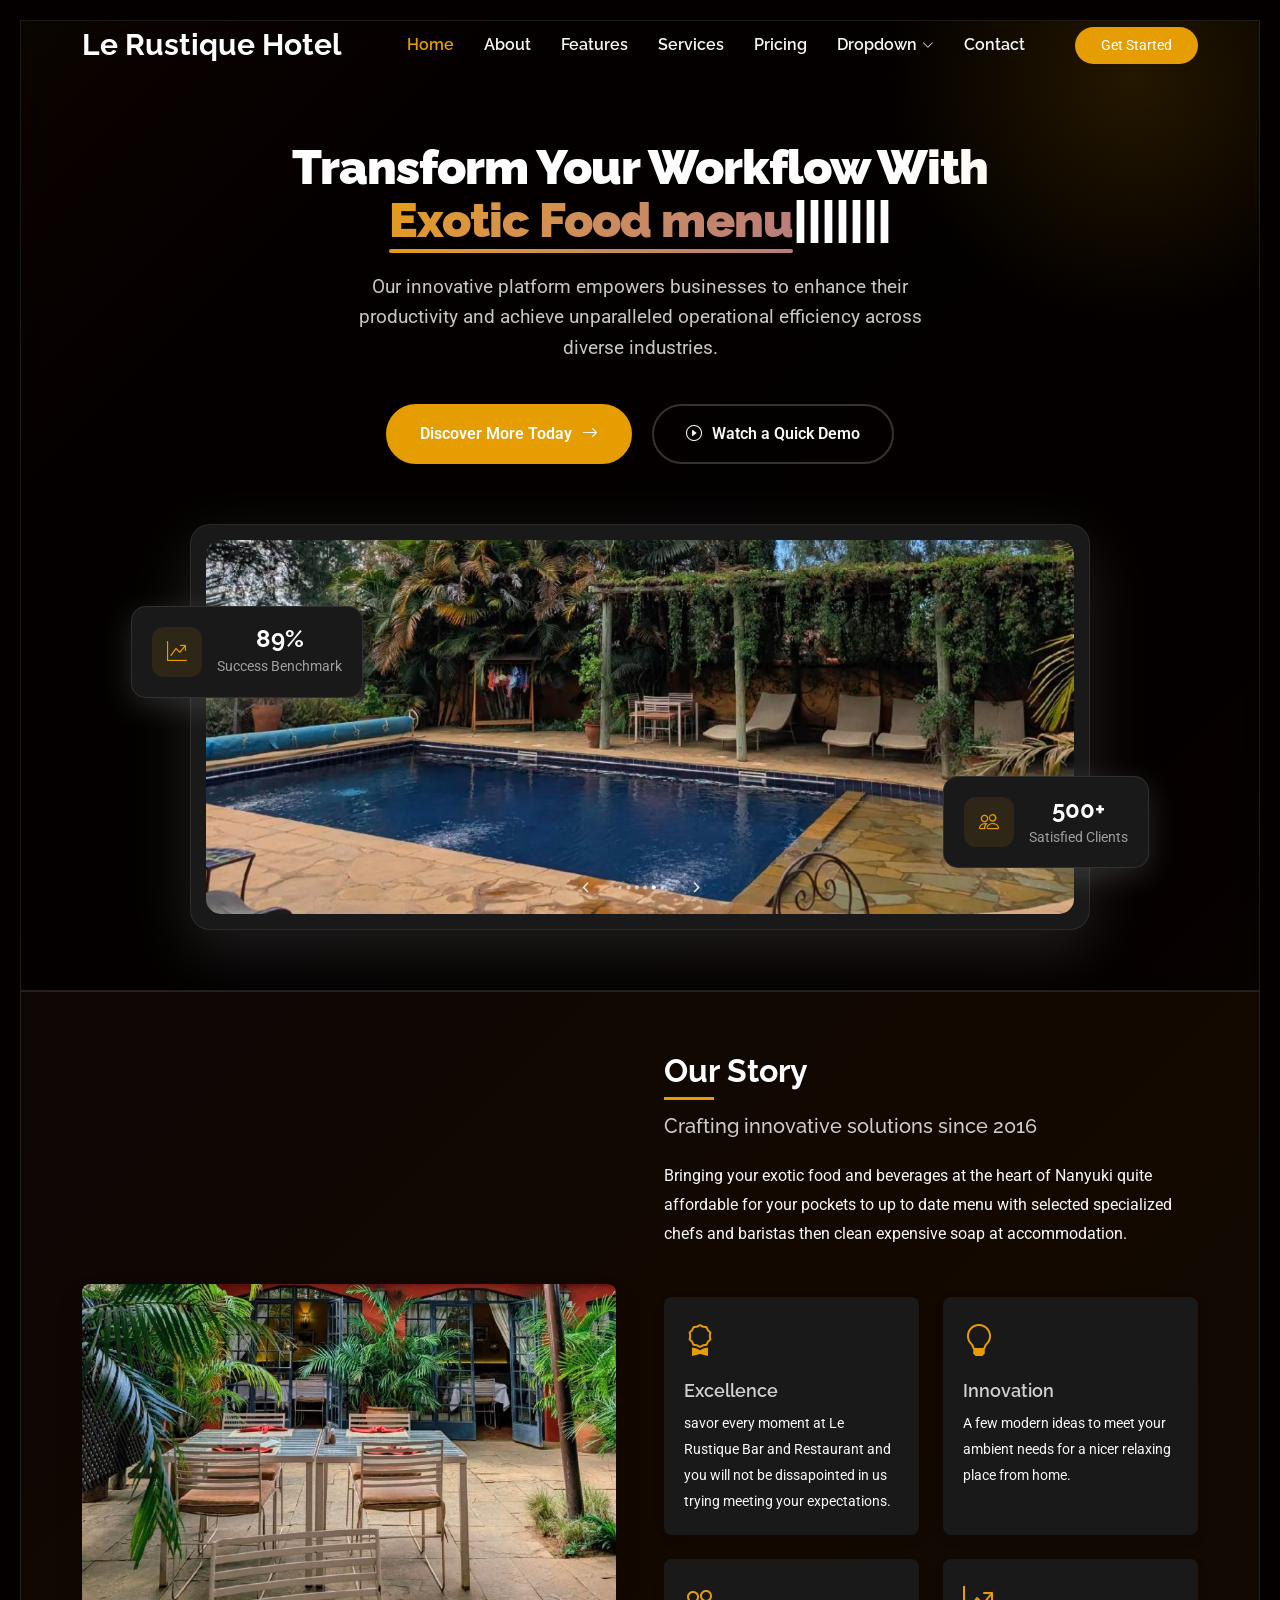
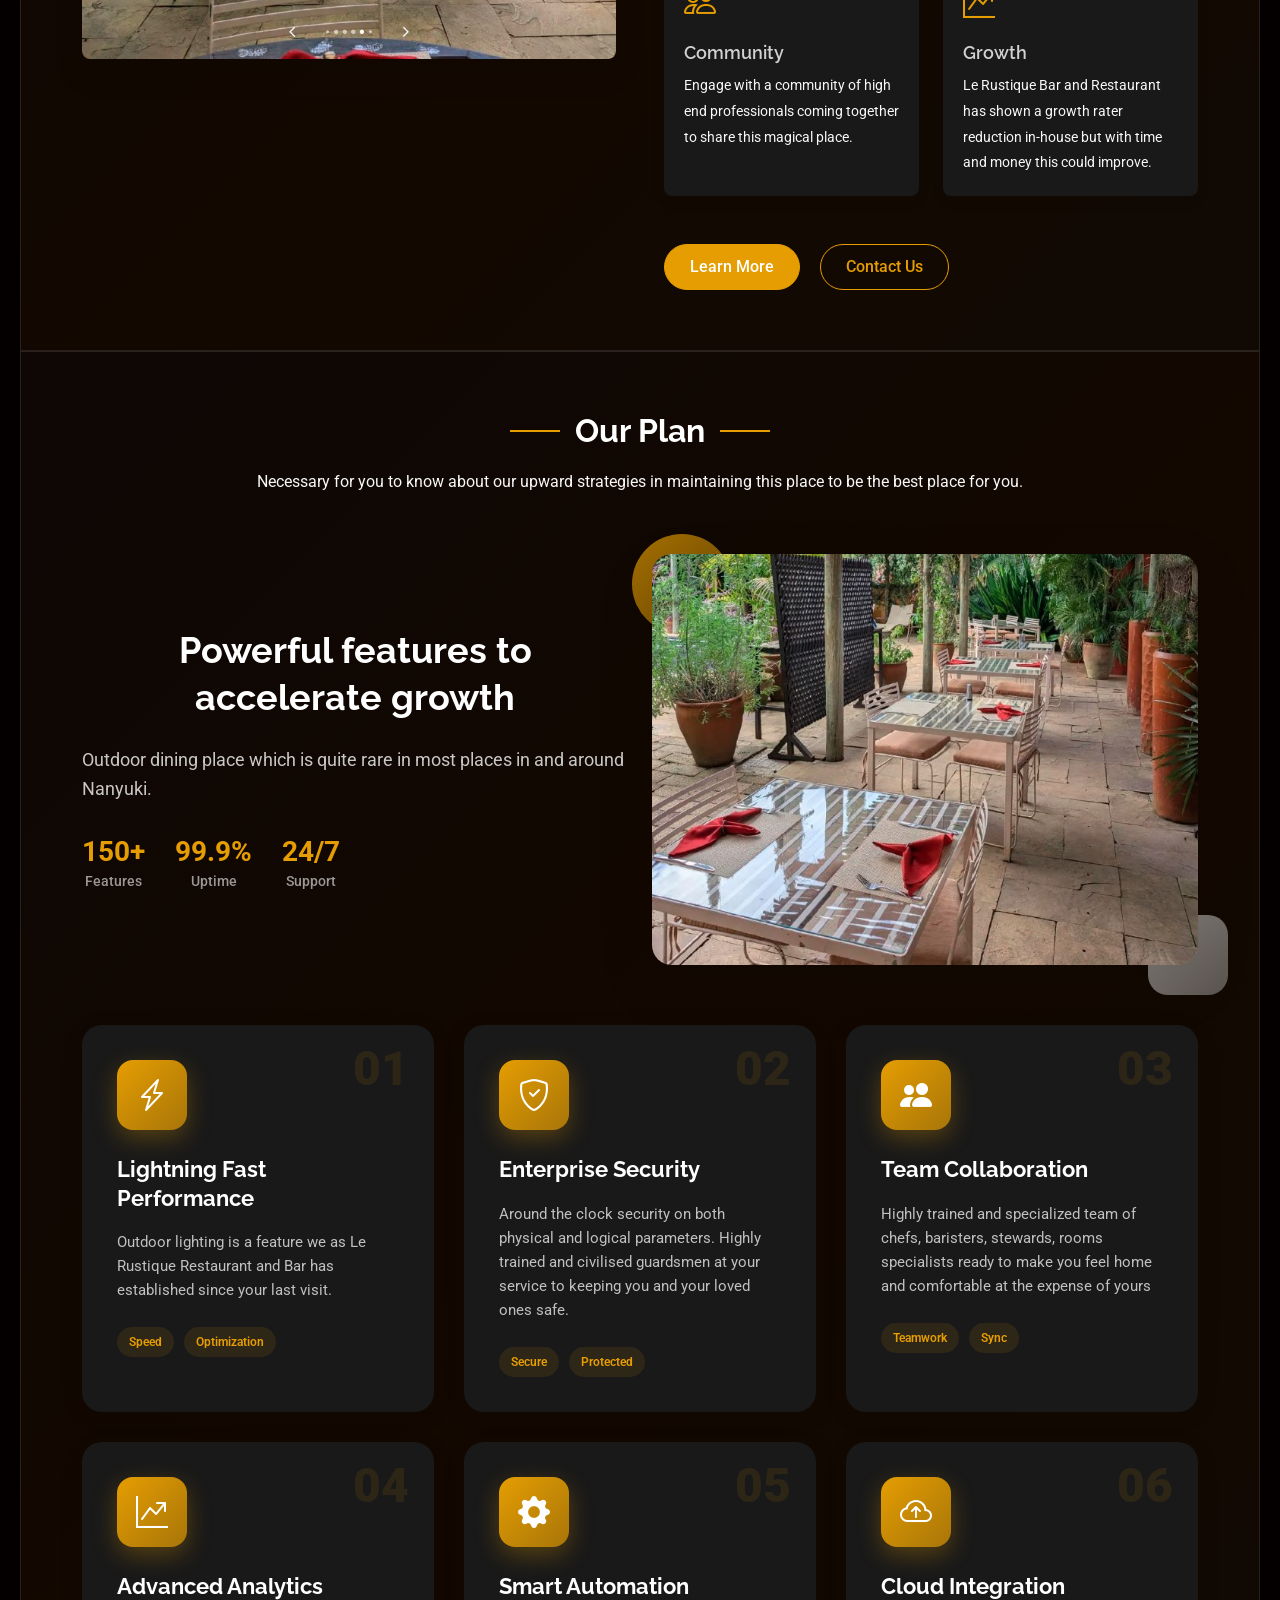
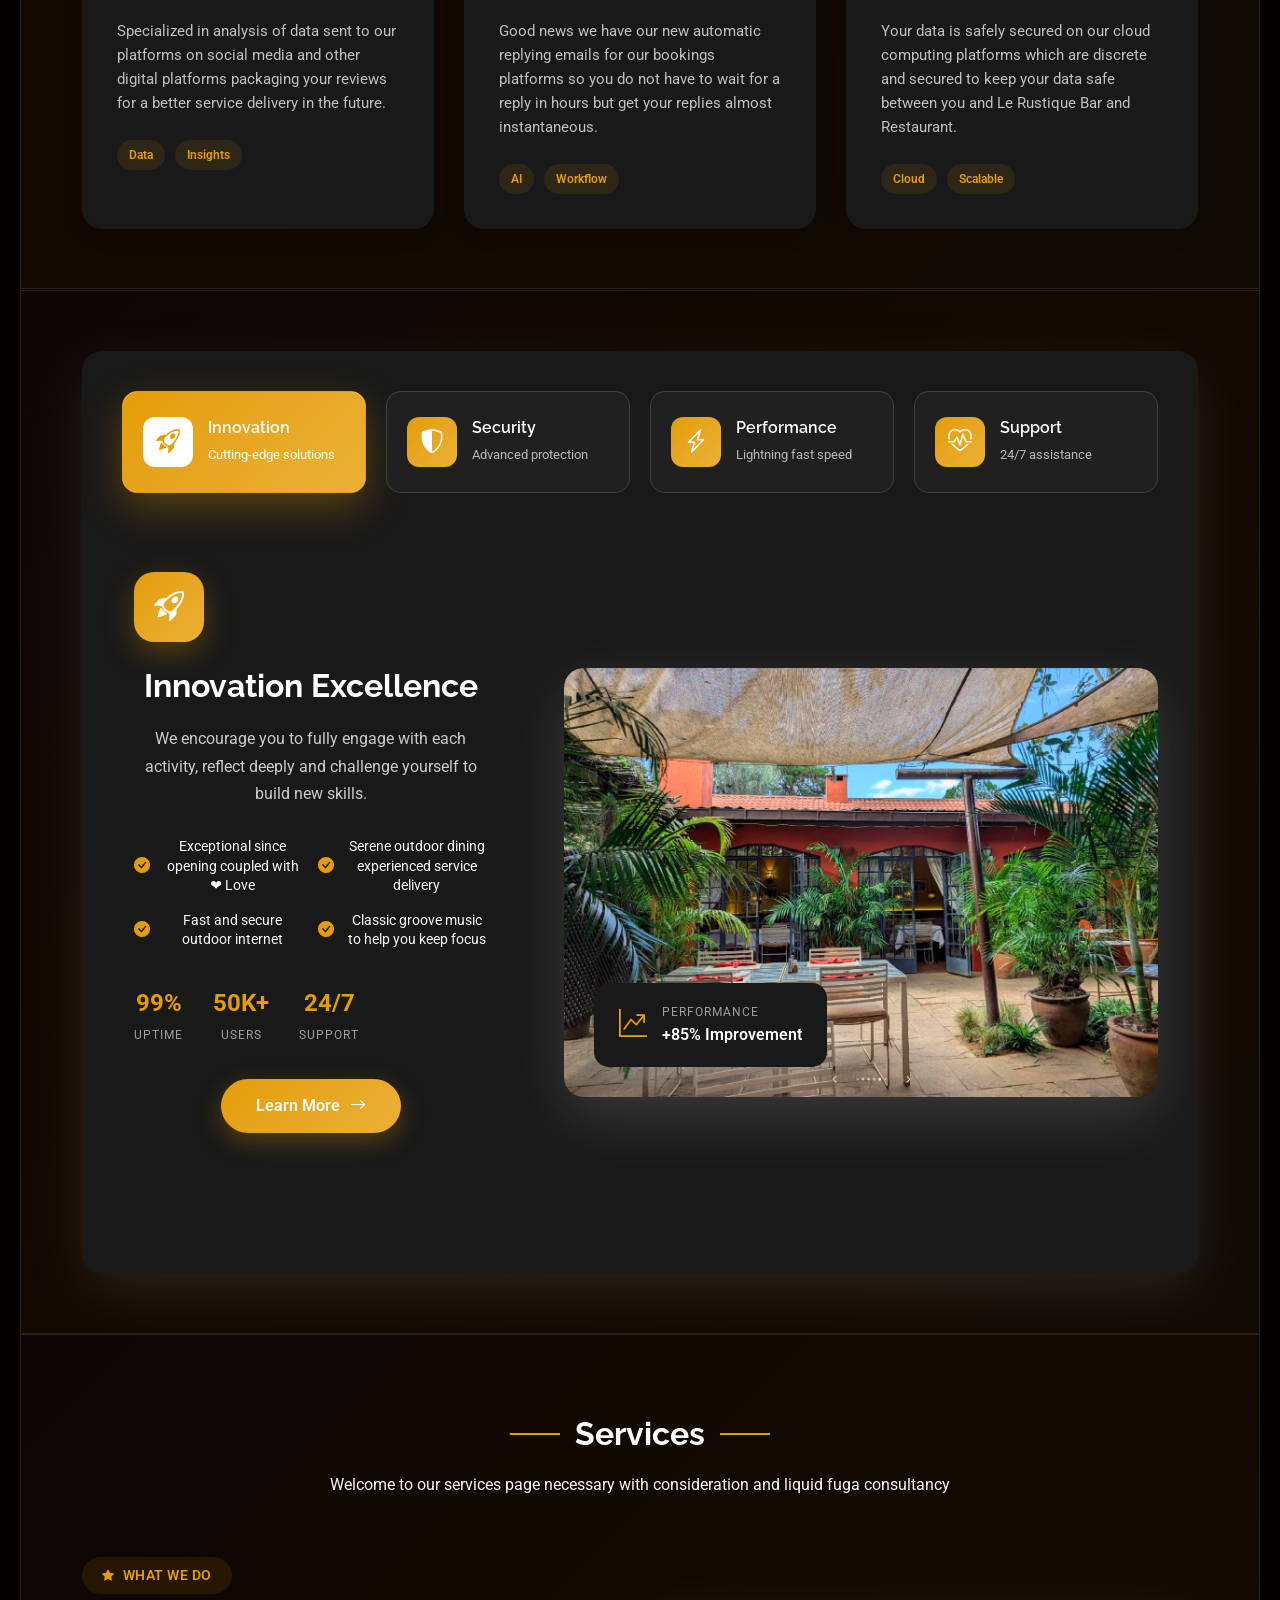
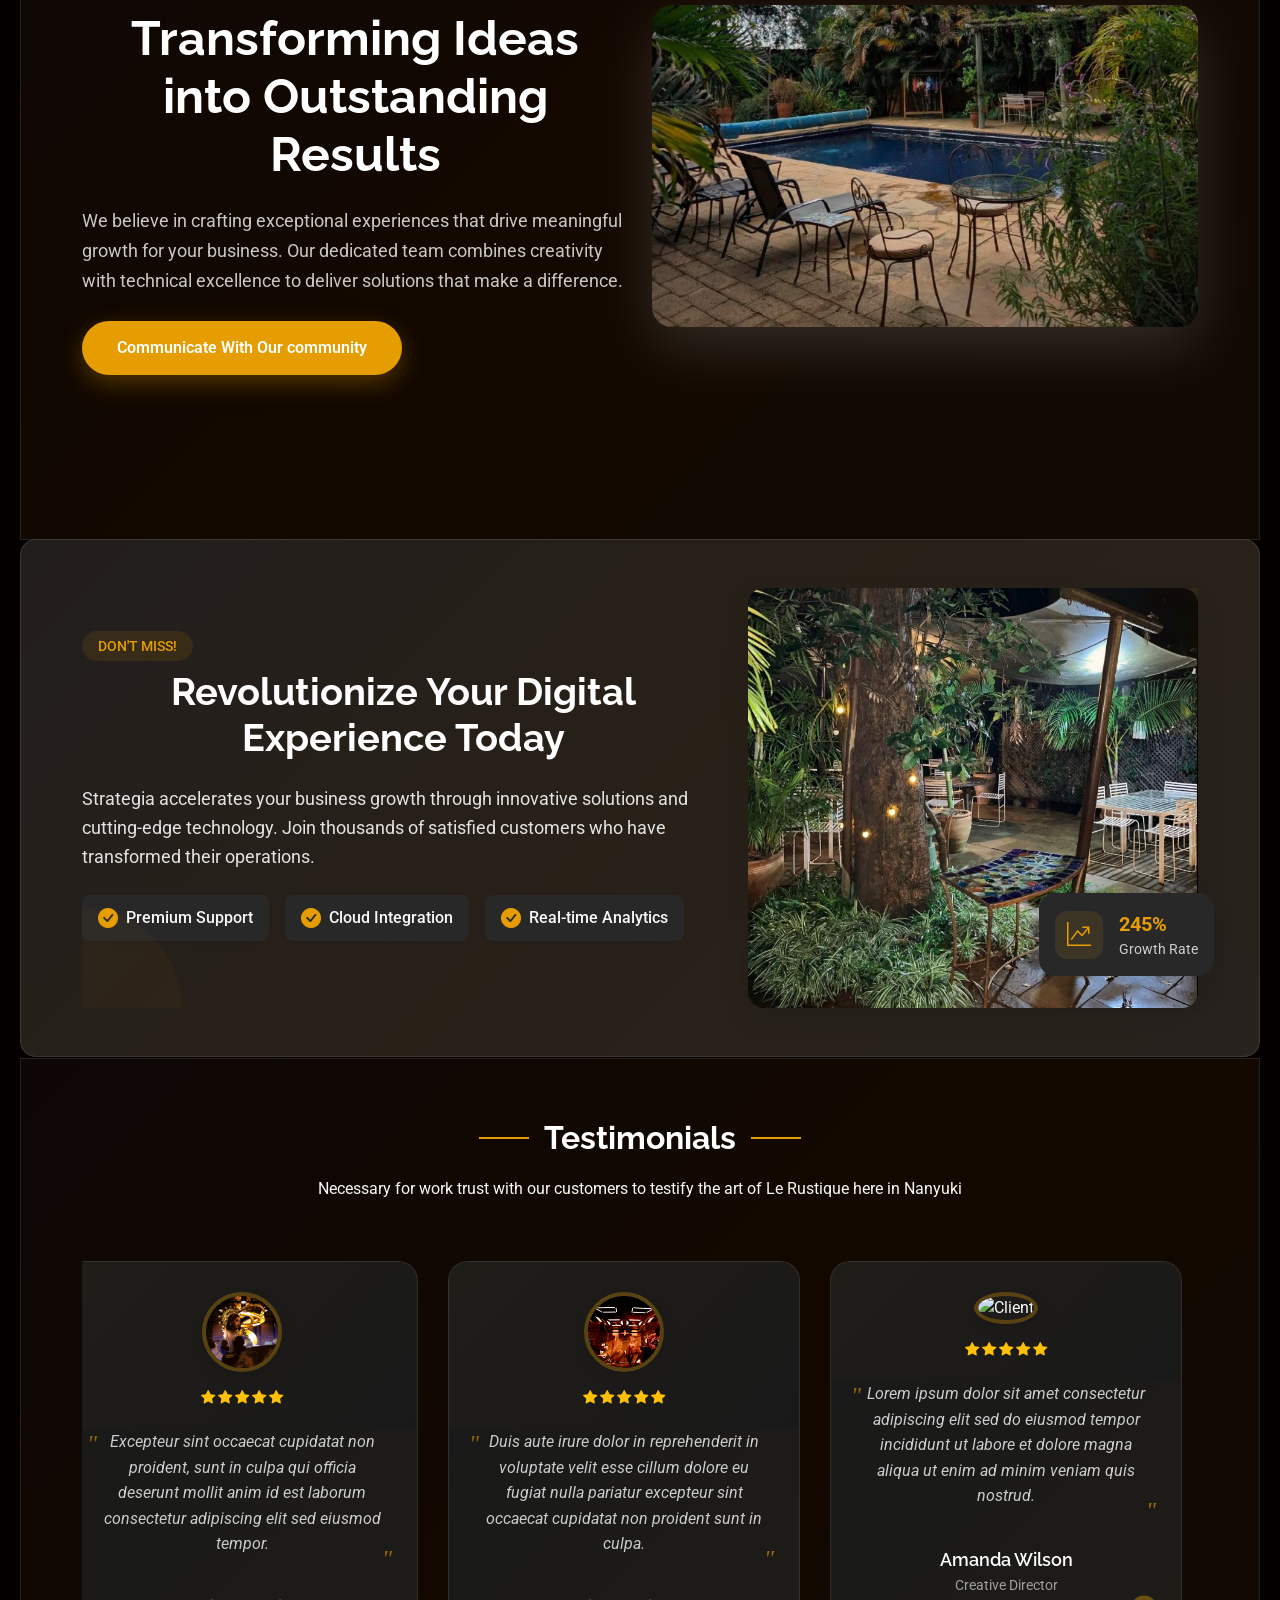
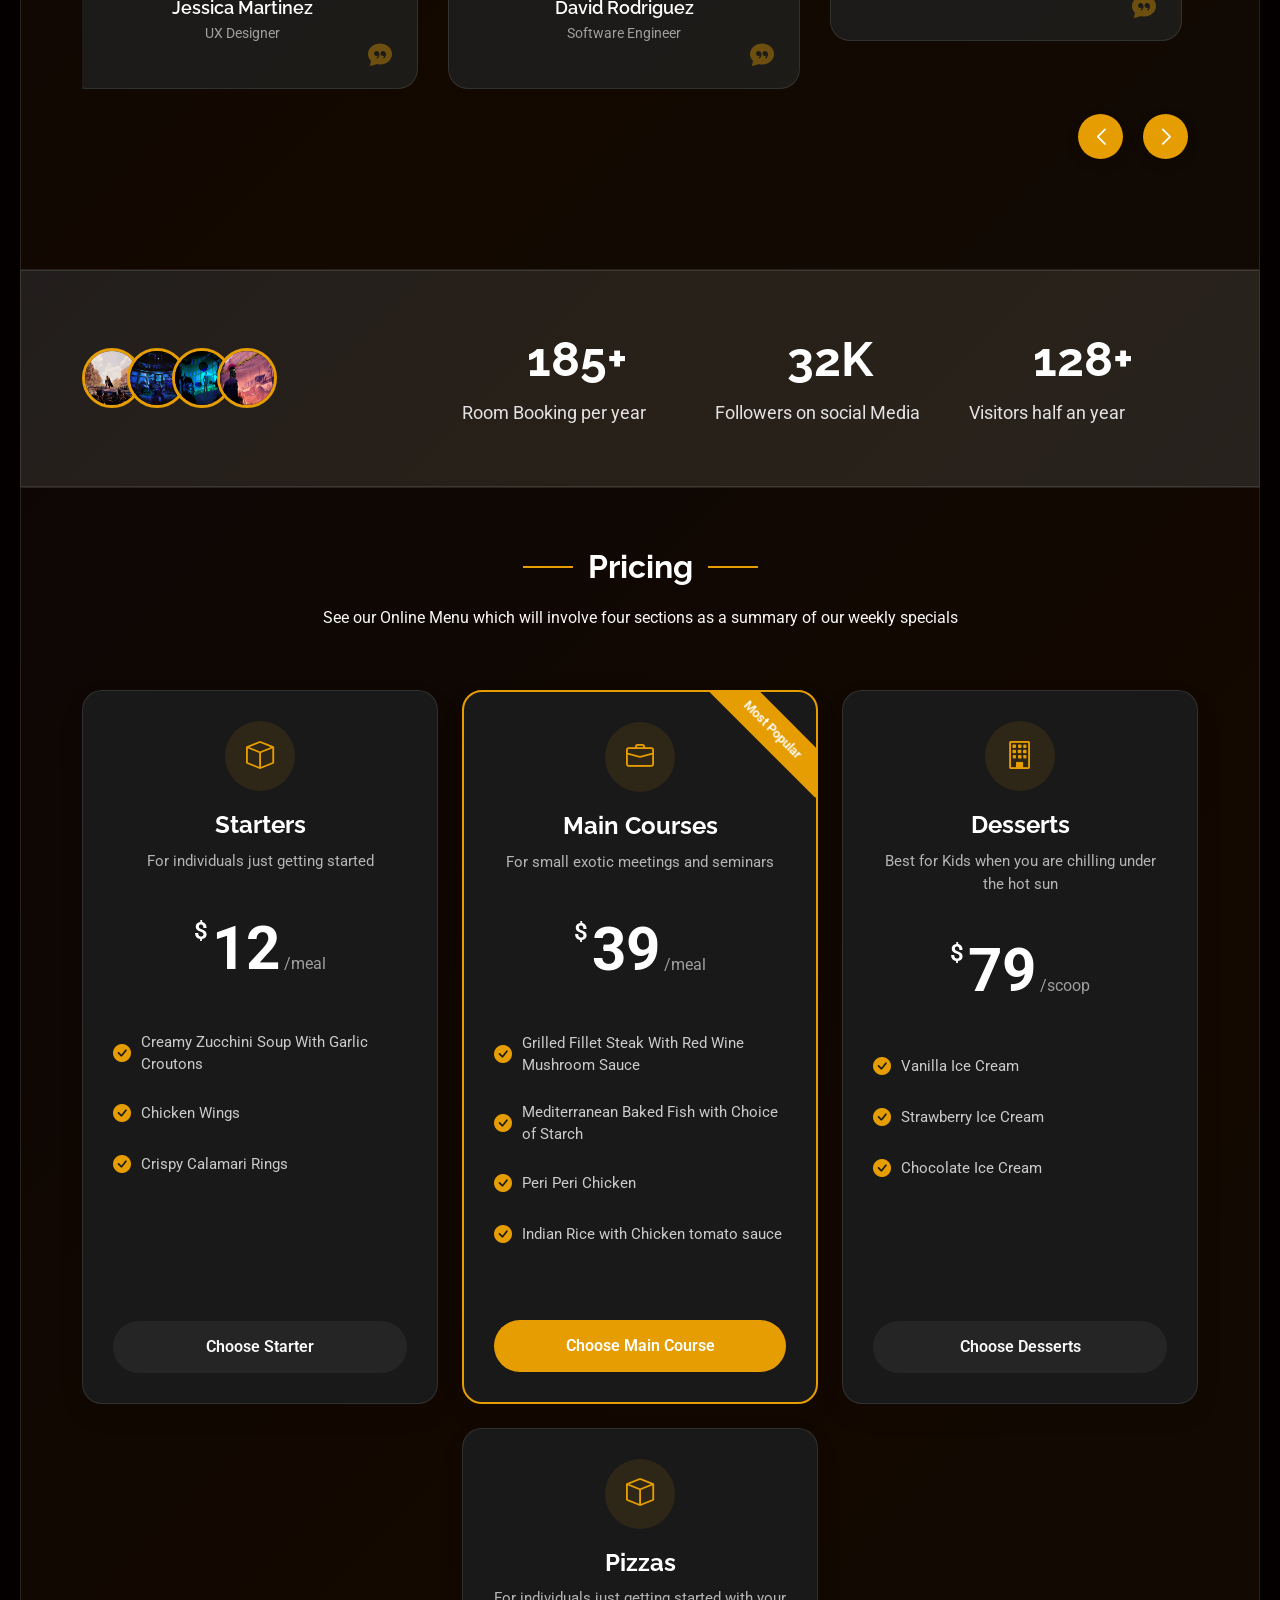
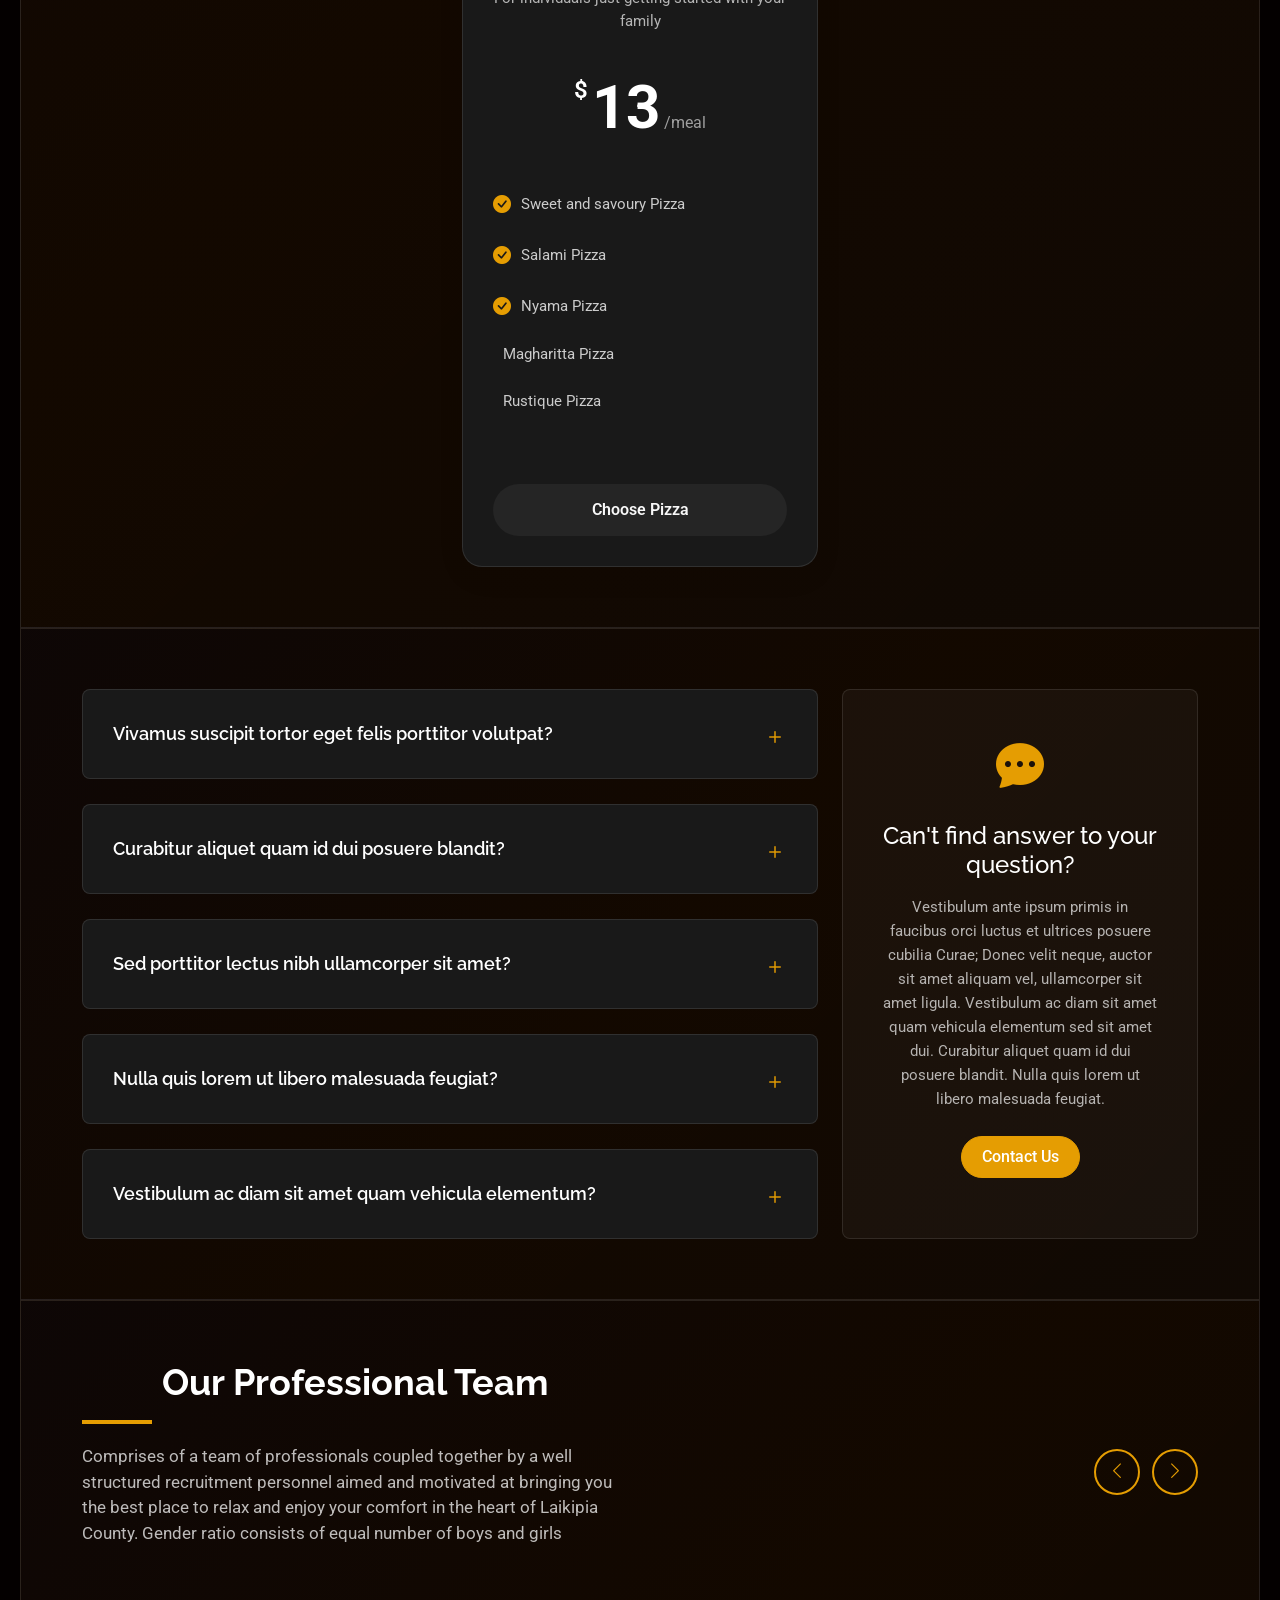
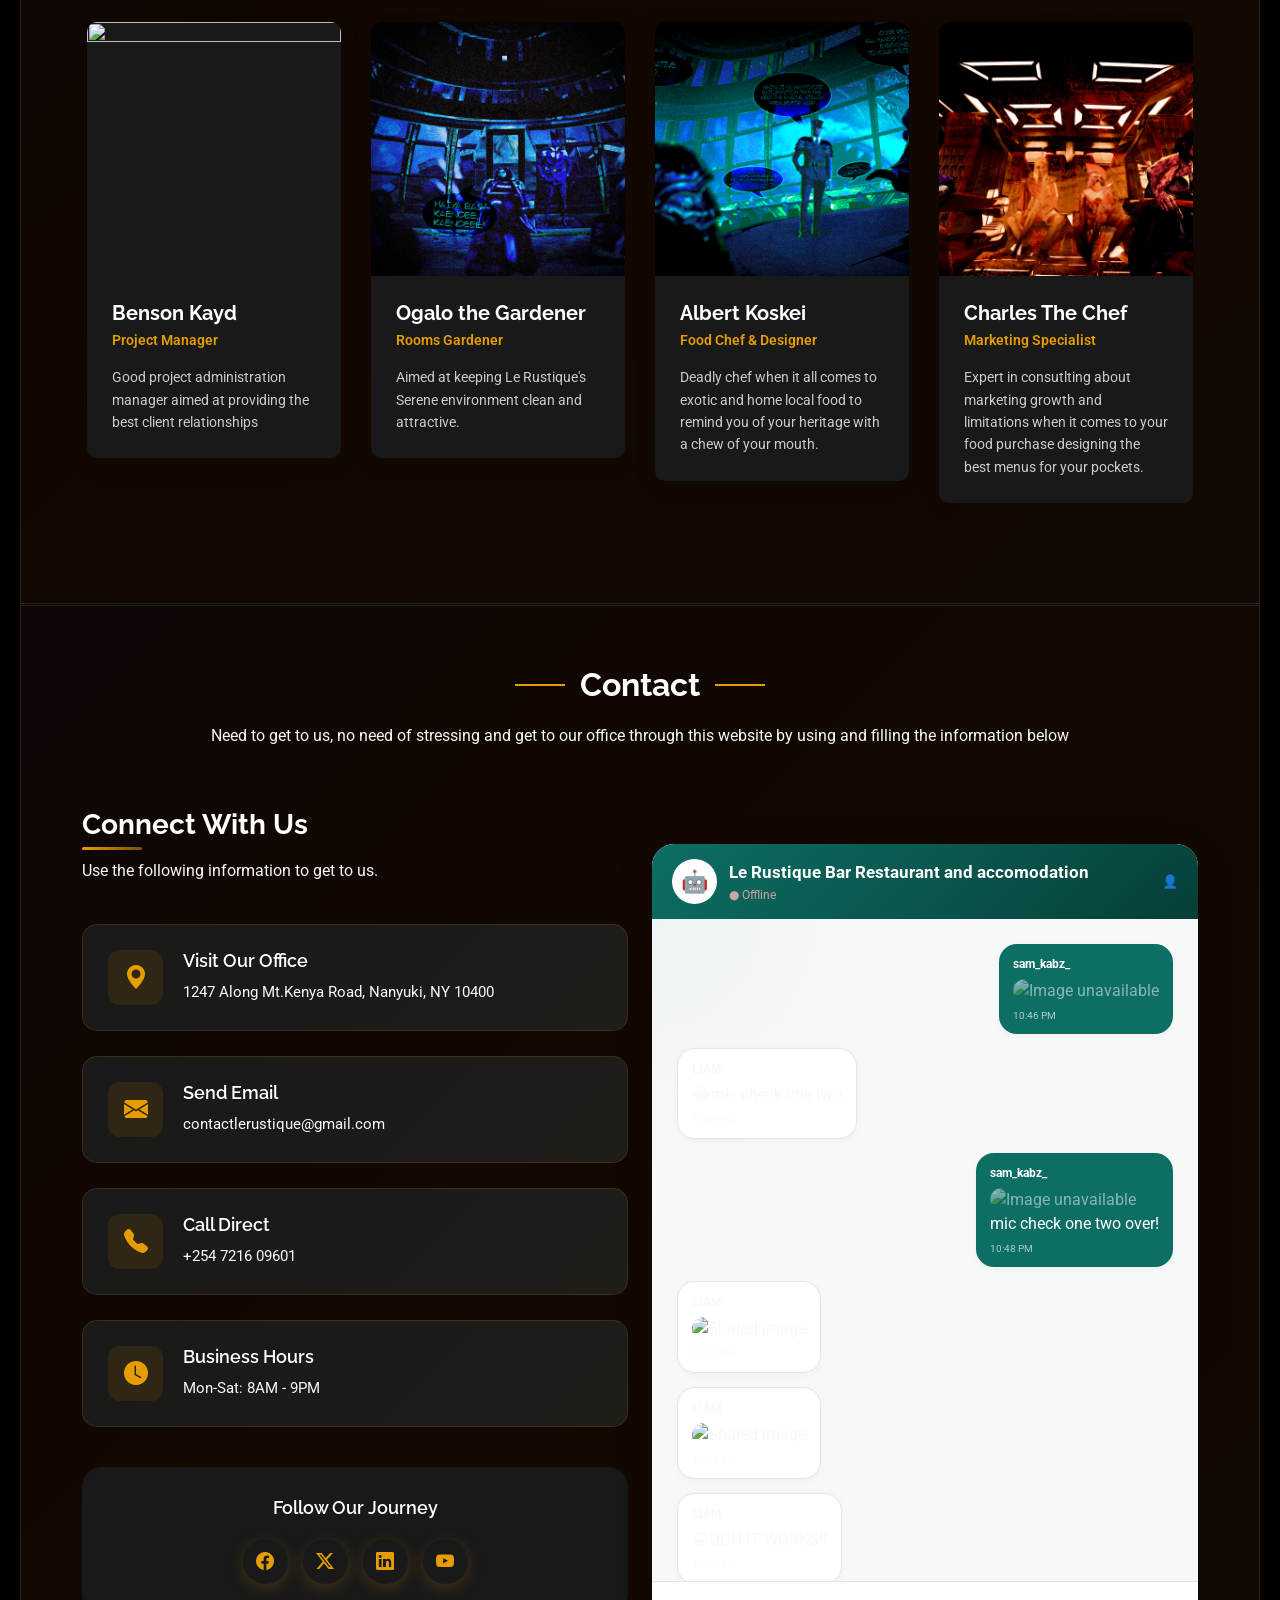
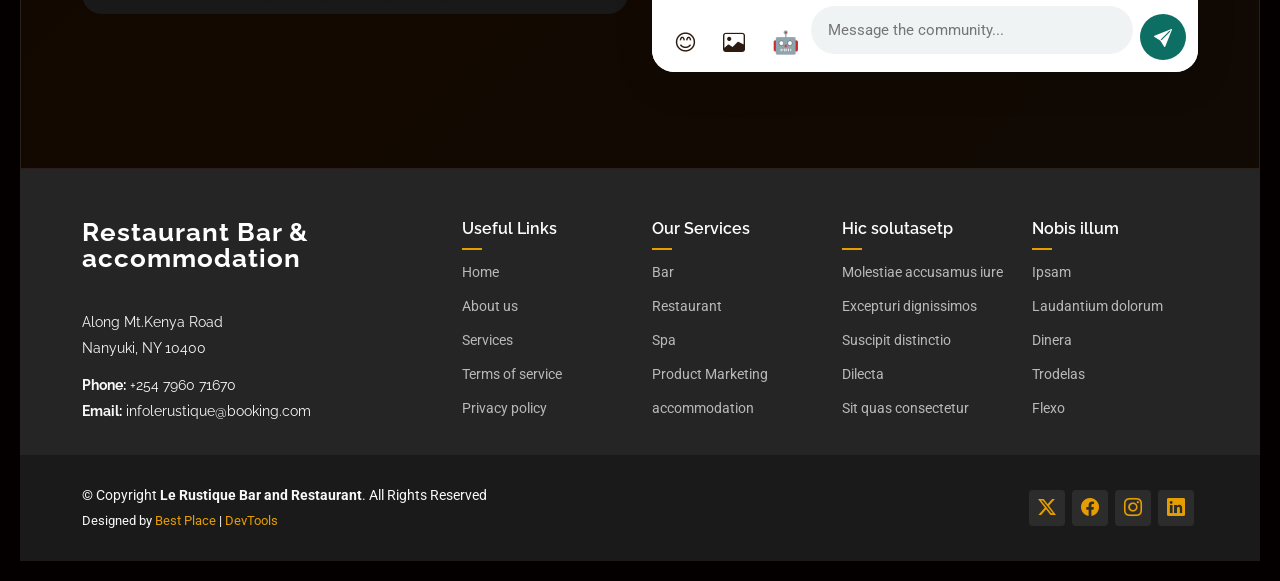
==== commit 08a0edee: "try out commit" ====
--- a/index.html
+++ b/index.html
@@ -41,7 +41,7 @@
       <a href="index.html" class="logo d-flex align-items-center me-auto me-xl-0">
         <!-- Uncomment the line below if you also wish to use an image logo -->
         <!-- <img src="assets/img/logo.webp" alt=""> -->
-        <h1 class="sitename">Restaurant Bar &amp; accommodation</h1>
+        <h1 class="sitename">Le Rustique Hotel</h1>
       </a>
 
       <nav id="navmenu" class="navmenu">
@@ -88,7 +88,7 @@
           <div class="hero-main-content text-center">
             <h1 class="hero-title aos-init aos-animate" data-aos="zoom-in" data-aos-delay="200">
               Transform Your Workflow With<br>
-              <span class="typed" data-typed-items="Exotic Food menu,Seamless Integration,Robust Booking Platform">Restauran</span><span class="typed-cursor" aria-hidden="true">|</span><span class="typed-cursor typed-cursor--blink" aria-hidden="true">|</span>
+              <span class="typed" data-typed-items="Exotic Food menu,Seamless Integration,Robust Booking Platform">Robust Booking Platform</span><span class="typed-cursor" aria-hidden="true">|</span><span class="typed-cursor typed-cursor--blink" aria-hidden="true">|</span><span class="typed-cursor" aria-hidden="true">|</span><span class="typed-cursor" aria-hidden="true">|</span><span class="typed-cursor" aria-hidden="true">|</span><span class="typed-cursor typed-cursor--blink" aria-hidden="true">|</span>
             </h1>
 
             <p class="hero-description aos-init aos-animate" data-aos="fade-up" data-aos-delay="300">
@@ -165,28 +165,28 @@
                     <div class="feature-item">
                       <i class="bi bi-award"></i>
                       <h5>Excellence</h5>
-                      <p>Lorem ipsum dolor sit amet, consectetur adipiscing elit.</p>
+                      <p>savor every moment at Le Rustique Bar and Restaurant and you will not be dissapointed in us trying meeting your expectations.</p>
                     </div>
                   </div>
                   <div class="col-md-6">
                     <div class="feature-item">
                       <i class="bi bi-lightbulb"></i>
                       <h5>Innovation</h5>
-                      <p>Proin vel mauris in magna fringilla finibus.</p>
+                      <p>A few modern ideas to meet your ambient needs for a nicer relaxing place from home.</p>
                     </div>
                   </div>
                   <div class="col-md-6">
                     <div class="feature-item">
                       <i class="bi bi-people"></i>
                       <h5>Community</h5>
-                      <p>Suspendisse potenti. Integer ut fringilla mi.</p>
+                      <p>Engage with a community of high end professionals coming together to share this magical place.</p>
                     </div>
                   </div>
                   <div class="col-md-6">
                     <div class="feature-item">
                       <i class="bi bi-graph-up-arrow"></i>
                       <h5>Growth</h5>
-                      <p>Maecenas ac nibh magna. Aenean fringilla lobortis ex.</p>
+                      <p>Le Rustique Bar and Restaurant has shown a growth rater reduction in-house but with time and money this could improve.</p>
                     </div>
                   </div>
                 </div>
@@ -209,8 +209,8 @@
 
       <!-- Section Title -->
       <div class="container section-title aos-init aos-animate" data-aos="fade-up">
-        <h2>Features</h2>
-        <p>Necessitatibus eius consequatur ex aliquid fuga eum quidem sint consectetur velit</p>
+        <h2>Our Plan</h2>
+        <p>Necessary for you to know about our upward strategies in maintaining this place to be the best place for you.</p>
       </div><!-- End Section Title -->
 
       <div class="container aos-init aos-animate" data-aos="fade-up" data-aos-delay="100">
@@ -219,7 +219,7 @@
           <div class="col-lg-6 aos-init aos-animate" data-aos="fade-right" data-aos-delay="150">
             <div class="intro-content">
               <h2>Powerful features to accelerate growth</h2>
-              <p>Sed do eiusmod tempor incididunt ut labore et dolore magna aliqua. Ut enim ad minim veniam, quis nostrud exercitation ullamco laboris.</p>
+              <p>Outdoor dining place which is quite rare in most places in and around Nanyuki.</p>
               <div class="feature-stats">
                 <div class="stat-item">
                   <span class="stat-number">150+</span>
@@ -251,7 +251,7 @@
                 <i class="bi bi-lightning-charge"></i>
               </div>
               <h4>Lightning Fast Performance</h4>
-              <p>Duis aute irure dolor in reprehenderit in voluptate velit esse cillum dolore eu fugiat nulla pariatur excepteur sint.</p>
+              <p>Outdoor lighting is a feature we as Le Rustique Restaurant and Bar has established since your last visit.</p>
               <div class="feature-tags">
                 <span class="tag">Speed</span>
                 <span class="tag">Optimization</span>
@@ -266,7 +266,7 @@
                 <i class="bi bi-shield-check"></i>
               </div>
               <h4>Enterprise Security</h4>
-              <p>Excepteur sint occaecat cupidatat non proident, sunt in culpa qui officia deserunt mollit anim id est laborum sed.</p>
+              <p>Around the clock security on both physical and logical parameters. Highly trained and civilised guardsmen at your service to keeping you and your loved ones safe.</p>
               <div class="feature-tags">
                 <span class="tag">Secure</span>
                 <span class="tag">Protected</span>
@@ -281,7 +281,7 @@
                 <i class="bi bi-people-fill"></i>
               </div>
               <h4>Team Collaboration</h4>
-              <p>Lorem ipsum dolor sit amet, consectetur adipiscing elit. Sed do eiusmod tempor incididunt ut labore et dolore magna aliqua.</p>
+              <p>Highly trained and specialized team of chefs, baristers, stewards, rooms specialists ready to make you feel home and comfortable at the expense of yours</p>
               <div class="feature-tags">
                 <span class="tag">Teamwork</span>
                 <span class="tag">Sync</span>
@@ -296,7 +296,7 @@
                 <i class="bi bi-graph-up-arrow"></i>
               </div>
               <h4>Advanced Analytics</h4>
-              <p>Ut enim ad minim veniam, quis nostrud exercitation ullamco laboris nisi ut aliquip ex ea commodo consequat duis.</p>
+              <p>Specialized in analysis of data sent to our platforms on social media and other digital platforms packaging your reviews for a better service delivery in the future.</p>
               <div class="feature-tags">
                 <span class="tag">Data</span>
                 <span class="tag">Insights</span>
@@ -311,7 +311,7 @@
                 <i class="bi bi-gear-fill"></i>
               </div>
               <h4>Smart Automation</h4>
-              <p>Sed ut perspiciatis unde omnis iste natus error sit voluptatem accusantium doloremque laudantium totam rem aperiam.</p>
+              <p>Good news we have our new automatic replying emails for our bookings platforms so you do not have to wait for a reply in hours but get your replies almost instantaneous.</p>
               <div class="feature-tags">
                 <span class="tag">AI</span>
                 <span class="tag">Workflow</span>
@@ -326,7 +326,7 @@
                 <i class="bi bi-cloud-arrow-up"></i>
               </div>
               <h4>Cloud Integration</h4>
-              <p>Eaque ipsa quae ab illo inventore veritatis et quasi architecto beatae vitae dicta sunt explicabo nemo enim ipsam.</p>
+              <p>Your data is safely secured on our cloud computing platforms which are discrete and secured to keep your data safe between you and Le Rustique Bar and Restaurant.</p>
               <div class="feature-tags">
                 <span class="tag">Cloud</span>
                 <span class="tag">Scalable</span>
@@ -403,29 +403,30 @@
               <div class="row align-items-center">
 
                 <div class="col-lg-5">
+              <div class="container section-title aos-init aos-animate" data-aos="fade-up">
                   <div class="content-wrapper">
                     <div class="icon-badge">
                       <i class="bi bi-rocket-takeoff"></i>
                     </div>
                     <h3>Innovation Excellence</h3>
-                    <p>Sed ut perspiciatis unde omnis iste natus error sit voluptatem accusantium doloremque laudantium, totam rem aperiam eaque ipsa quae ab illo inventore veritatis.</p>
+                    <p>We encourage you to fully engage with each activity, reflect deeply and challenge yourself to build new skills.</p>
 
                     <div class="feature-grid">
                       <div class="feature-item">
                         <i class="bi bi-check-circle-fill"></i>
-                        <span>Excepteur sint occaecat cupidatat non proident</span>
+                        <span>Exceptional since opening coupled with ❤ Love</span>
                       </div>
                       <div class="feature-item">
                         <i class="bi bi-check-circle-fill"></i>
-                        <span>Sunt in culpa qui officia deserunt mollit anim</span>
+                        <span>Serene outdoor dining experienced service delivery</span>
                       </div>
                       <div class="feature-item">
                         <i class="bi bi-check-circle-fill"></i>
-                        <span>At vero eos et accusamus et iusto odio</span>
+                        <span>Fast and secure outdoor internet</span>
                       </div>
                       <div class="feature-item">
                         <i class="bi bi-check-circle-fill"></i>
-                        <span>Et harum quidem rerum facilis est et expedita</span>
+                        <span>Classic groove music to help you keep focus</span>
                       </div>
                     </div>
 
@@ -446,7 +447,7 @@
 
                     <a href="#" class="btn-primary">Learn More <i class="bi bi-arrow-right"></i></a>
                   </div>
-                </div>
+                </div></div>
 
                 <div class="col-lg-7">
                   <div class="visual-content">
@@ -680,7 +681,7 @@
       <!-- Section Title -->
       <div class="container section-title aos-init aos-animate" data-aos="fade-up">
         <h2>Services</h2>
-        <p>Necessitatibus eius consequatur ex aliquid fuga eum quidem sint consectetur velit</p>
+        <p>Welcome to our services page necessary with consideration and liquid fuga consultancy</p>
       </div><!-- End Section Title -->
 
       <div class="container aos-init aos-animate" data-aos="fade-up" data-aos-delay="100">
@@ -694,9 +695,7 @@
               </div>
               <h2 class="section-heading mb-4">Transforming Ideas into Outstanding Results</h2>
               <p class="section-description mb-4">We believe in crafting exceptional experiences that drive meaningful growth for your business. Our dedicated team combines creativity with technical excellence to deliver solutions that make a difference.</p>
-              <a href="#" class="cta-button aos-init aos-animate" data-aos="fade-right" data-aos-delay="200">
-                Explore Our Work
-              </a>
+              <a href="#" class="cta-button aos-init aos-animate" data-aos="fade-right" data-aos-delay="200">Communicate With Our community</a>
             </div>
           </div>
           <div class="col-lg-6">
@@ -708,90 +707,9 @@
 
         <div class="services-grid mt-5">
           <div class="row g-4">
-            <div class="col-lg-4 col-md-6 aos-init aos-animate" data-aos="fade-up" data-aos-delay="100">
-              <div class="service-card">
-                <div class="card-number">
-                  <span>01</span>
-                </div>
-                <div class="card-content">
-                  <h5 class="service-title">
-                    <a href="#">Custom Application Development</a>
-                  </h5>
-                  <p class="service-description">Building robust applications tailored to your specific needs using modern frameworks and cutting-edge technologies.</p>
-                </div>
-              </div>
-            </div><!-- End Service Card -->
-
-            <div class="col-lg-4 col-md-6 aos-init aos-animate" data-aos="fade-up" data-aos-delay="200">
-              <div class="service-card">
-                <div class="card-number">
-                  <span>02</span>
-                </div>
-                <div class="card-content">
-                  <h5 class="service-title">
-                    <a href="#">Strategic Planning</a>
-                  </h5>
-                  <p class="service-description">Comprehensive roadmaps that align technology solutions with your business objectives and market opportunities.</p>
-                </div>
-              </div>
-            </div><!-- End Service Card -->
-
-            <div class="col-lg-4 col-md-6 aos-init aos-animate" data-aos="fade-up" data-aos-delay="300">
-              <div class="service-card">
-                <div class="card-number">
-                  <span>03</span>
-                </div>
-                <div class="card-content">
-                  <h5 class="service-title">
-                    <a href="#">Identity Design</a>
-                  </h5>
-                  <p class="service-description">Creating compelling visual narratives that resonate with your audience and strengthen brand recognition across all touchpoints.</p>
-                </div>
-              </div>
-            </div><!-- End Service Card -->
-
-            <div class="col-lg-4 col-md-6 aos-init aos-animate" data-aos="fade-up" data-aos-delay="100">
-              <div class="service-card">
-                <div class="card-number">
-                  <span>04</span>
-                </div>
-                <div class="card-content">
-                  <h5 class="service-title">
-                    <a href="#">Digital Marketing</a>
-                  </h5>
-                  <p class="service-description">Maximizing your online presence through targeted campaigns that drive engagement and convert visitors into loyal customers.</p>
-                </div>
-              </div>
-            </div><!-- End Service Card -->
-
-            <div class="col-lg-4 col-md-6 aos-init aos-animate" data-aos="fade-up" data-aos-delay="200">
-              <div class="service-card">
-                <div class="card-number">
-                  <span>05</span>
-                </div>
-                <div class="card-content">
-                  <h5 class="service-title">
-                    <a href="#">User Experience Design</a>
-                  </h5>
-                  <p class="service-description">Crafting intuitive interfaces that prioritize user needs while delivering seamless interactions across desktop and mobile platforms.</p>
-                </div>
-              </div>
-            </div><!-- End Service Card -->
-
-            <div class="col-lg-4 col-md-6 aos-init aos-animate" data-aos="fade-up" data-aos-delay="300">
-              <div class="service-card">
-                <div class="card-number">
-                  <span>06</span>
-                </div>
-                <div class="card-content">
-                  <h5 class="service-title">
-                    <a href="#">Data Intelligence</a>
-                  </h5>
-                  <p class="service-description">Transforming raw data into actionable insights that inform strategic decisions and optimize business performance effectively.</p>
-                </div>
-              </div>
-            </div><!-- End Service Card -->
-
+    <div class="container section-title aos-init aos-animate" data-aos="fade-up">
+           <!-- End Service Card -->
+    </div>
           </div>
         </div>
 
@@ -827,8 +745,8 @@
             </div>
 
             <div class="cta-buttons d-flex flex-wrap gap-3">
-              <a href="#" class="btn btn-primary">Start Free Trial</a>
-              <a href="#" class="btn btn-outline">Learn More</a>
+              
+              
             </div>
           </div>
 
@@ -862,7 +780,7 @@
       <!-- Section Title -->
       <div class="container section-title aos-init aos-animate" data-aos="fade-up">
         <h2>Testimonials</h2>
-        <p>Necessitatibus eius consequatur ex aliquid fuga eum quidem sint consectetur velit</p>
+        <p>Necessary for work trust with our customers to testify the art of Le Rustique here in Nanyuki </p>
       </div><!-- End Section Title -->
 
       <div class="container aos-init aos-animate" data-aos="fade-up" data-aos-delay="100">
@@ -892,7 +810,7 @@
             }
           </script>
 
-          <div class="swiper-wrapper" id="swiper-wrapper-d104cdc74d2ab8a1c" aria-live="off" style="transition-duration: 0ms; transform: translate3d(-2184px, 0px, 0px); transition-delay: 0ms;">
+          <div class="swiper-wrapper" id="swiper-wrapper-d104cdc74d2ab8a1c" aria-live="off" style="transition-duration: 600ms; transform: translate3d(-780px, 0px, 0px);">
 
             <!-- Testimonial Slide 1 -->
             <!-- End Testimonial Slide -->
@@ -909,7 +827,30 @@
             <!-- Testimonial Slide 5 -->
             <!-- End Testimonial Slide -->
 
-          <div class="swiper-slide swiper-slide-next" role="group" aria-label="1 / 5" style="width: 516px; margin-right: 30px;" data-swiper-slide-index="0">
+          <div class="swiper-slide" role="group" aria-label="1 / 5" style="width: 230px; margin-right: 30px;" data-swiper-slide-index="0">
+              <div class="testimonial-item aos-init aos-animate" data-aos="zoom-in" data-aos-delay="500">
+                <div class="testimonial-header">
+                  <img src="assets/img/person/person-m-12.webp" alt="Client" class="img-fluid" loading="lazy">
+                  <div class="rating">
+                    <i class="bi bi-star-fill"></i>
+                    <i class="bi bi-star-fill"></i>
+                    <i class="bi bi-star-fill"></i>
+                    <i class="bi bi-star-fill"></i>
+                    <i class="bi bi-star-fill"></i>
+                  </div>
+                </div>
+                <div class="testimonial-body">
+                  <p>Sed ut perspiciatis unde omnis iste natus error sit voluptatem accusantium doloremque laudantium totam rem aperiam eaque ipsa quae ab illo inventore veritatis.</p>
+                </div>
+                <div class="testimonial-footer">
+                  <h5>Ryan Thompson</h5>
+                  <span>Business Analyst</span>
+                  <div class="quote-icon">
+                    <i class="bi bi-chat-quote-fill"></i>
+                  </div>
+                </div>
+              </div>
+            </div><div class="swiper-slide" role="group" aria-label="2 / 5" style="width: 230px; margin-right: 30px;" data-swiper-slide-index="1">
               <div class="testimonial-item aos-init aos-animate" data-aos="zoom-in" data-aos-delay="600">
                 <div class="testimonial-header">
                   <img src="assets/img/person/person-f-10.webp" alt="Client" class="img-fluid" loading="lazy">
@@ -932,7 +873,7 @@
                   </div>
                 </div>
               </div>
-            </div><div class="swiper-slide" role="group" aria-label="2 / 5" style="width: 516px; margin-right: 30px;" data-swiper-slide-index="1">
+            </div><div class="swiper-slide swiper-slide-prev" role="group" aria-label="3 / 5" style="width: 230px; margin-right: 30px;" data-swiper-slide-index="2">
               <div class="testimonial-item aos-init aos-animate" data-aos="zoom-in" data-aos-delay="200">
                 <div class="testimonial-header">
                   <img src="assets/img/person/person-f-12.webp" alt="Client" class="img-fluid" loading="lazy">
@@ -955,7 +896,7 @@
                   </div>
                 </div>
               </div>
-            </div><div class="swiper-slide" role="group" aria-label="3 / 5" style="width: 516px; margin-right: 30px;" data-swiper-slide-index="2">
+            </div><div class="swiper-slide swiper-slide-active" role="group" aria-label="4 / 5" style="width: 230px; margin-right: 30px;" data-swiper-slide-index="3">
               <div class="testimonial-item aos-init aos-animate" data-aos="zoom-in" data-aos-delay="300">
                 <div class="testimonial-header">
                   <img src="assets/img/person/person-m-8.webp" alt="Client" class="img-fluid" loading="lazy">
@@ -978,7 +919,7 @@
                   </div>
                 </div>
               </div>
-            </div><div class="swiper-slide swiper-slide-prev" role="group" aria-label="4 / 5" style="width: 516px; margin-right: 30px;" data-swiper-slide-index="3">
+            </div><div class="swiper-slide swiper-slide-next" role="group" aria-label="5 / 5" style="width: 230px; margin-right: 30px;" data-swiper-slide-index="4">
               <div class="testimonial-item aos-init aos-animate" data-aos="zoom-in" data-aos-delay="400">
                 <div class="testimonial-header">
                   <img src="assets/img/person/person-f-6.webp" alt="Client" class="img-fluid" loading="lazy">
@@ -1001,29 +942,6 @@
                   </div>
                 </div>
               </div>
-            </div><div class="swiper-slide swiper-slide-active" role="group" aria-label="5 / 5" style="width: 516px; margin-right: 30px;" data-swiper-slide-index="4">
-              <div class="testimonial-item aos-init aos-animate" data-aos="zoom-in" data-aos-delay="500">
-                <div class="testimonial-header">
-                  <img src="assets/img/person/person-m-12.webp" alt="Client" class="img-fluid" loading="lazy">
-                  <div class="rating">
-                    <i class="bi bi-star-fill"></i>
-                    <i class="bi bi-star-fill"></i>
-                    <i class="bi bi-star-fill"></i>
-                    <i class="bi bi-star-fill"></i>
-                    <i class="bi bi-star-fill"></i>
-                  </div>
-                </div>
-                <div class="testimonial-body">
-                  <p>Sed ut perspiciatis unde omnis iste natus error sit voluptatem accusantium doloremque laudantium totam rem aperiam eaque ipsa quae ab illo inventore veritatis.</p>
-                </div>
-                <div class="testimonial-footer">
-                  <h5>Ryan Thompson</h5>
-                  <span>Business Analyst</span>
-                  <div class="quote-icon">
-                    <i class="bi bi-chat-quote-fill"></i>
-                  </div>
-                </div>
-              </div>
             </div></div>
 
           <div class="swiper-navigation">
@@ -1031,7 +949,7 @@
             <div class="swiper-button-next" tabindex="0" role="button" aria-label="Next slide" aria-controls="swiper-wrapper-d104cdc74d2ab8a1c"></div>
           </div>
 
-        <span class="swiper-notification" aria-live="assertive" aria-atomic="true"></span><span class="swiper-notification" aria-live="assertive" aria-atomic="true"></span></div>
+        <span class="swiper-notification" aria-live="assertive" aria-atomic="true"></span><span class="swiper-notification" aria-live="assertive" aria-atomic="true"></span><span class="swiper-notification" aria-live="assertive" aria-atomic="true"></span><span class="swiper-notification" aria-live="assertive" aria-atomic="true"></span><span class="swiper-notification" aria-live="assertive" aria-atomic="true"></span><span class="swiper-notification" aria-live="assertive" aria-atomic="true"></span></div>
 
       </div>
 
@@ -1056,17 +974,17 @@
             <div class="row counters">
               <div class="col-md-4 aos-init aos-animate" data-aos="fade-up" data-aos-delay="300">
                 <h2><span data-purecounter-start="0" data-purecounter-end="185" data-purecounter-duration="0" class="purecounter">185</span>+</h2>
-                <p>Nemo enim ipsam</p>
+                <p>Room Booking per year</p>
               </div>
 
               <div class="col-md-4 aos-init aos-animate" data-aos="fade-up" data-aos-delay="400">
                 <h2><span data-purecounter-start="0" data-purecounter-end="32" data-purecounter-duration="0" class="purecounter">32</span>K</h2>
-                <p>Voluptatem sequi</p>
+                <p>Followers on social Media</p>
               </div>
 
               <div class="col-md-4 aos-init aos-animate" data-aos="fade-up" data-aos-delay="500">
                 <h2><span data-purecounter-start="0" data-purecounter-end="128" data-purecounter-duration="0" class="purecounter">128</span>+</h2>
-                <p>Dolor sit consectetur</p>
+                <p>Visitors half an year</p>
               </div>
             </div>
           </div>
@@ -1343,7 +1261,7 @@
               }
             }
           </script>
-          <div class="swiper-wrapper" id="swiper-wrapper-576d55b68e21e0db" aria-live="off" style="transition-duration: 700ms; transform: translate3d(-1052px, 0px, 0px);">
+          <div class="swiper-wrapper" id="swiper-wrapper-576d55b68e21e0db" aria-live="off" style="transition-duration: 0ms; transform: translate3d(0px, 0px, 0px); transition-delay: 0ms;">
 
             <!-- End slide item -->
 
@@ -1357,7 +1275,7 @@
 
             <!-- End slide item -->
 
-          <div class="swiper-slide" role="group" aria-label="3 / 6" style="width: 243px; margin-right: 20px;" data-swiper-slide-index="2">
+          <div class="swiper-slide swiper-slide-active" role="group" aria-label="1 / 6" style="width: 220px; margin-right: 30px;" data-swiper-slide-index="0">
               <div class="team-member">
                 <div class="member-image">
                   <img src="assets/img/person/person-f-7.webp" class="img-fluid" alt="" loading="lazy">
@@ -1374,7 +1292,7 @@
                   <p>Good project administration manager aimed at providing the best client relationships</p>
                 </div>
               </div>
-            </div><div class="swiper-slide" role="group" aria-label="4 / 6" style="width: 243px; margin-right: 20px;" data-swiper-slide-index="3">
+            </div><div class="swiper-slide swiper-slide-next" role="group" aria-label="2 / 6" style="width: 220px; margin-right: 30px;" data-swiper-slide-index="1">
               <div class="team-member">
                 <div class="member-image">
                   <img src="assets/img/person/person-m-3.webp" class="img-fluid" alt="" loading="lazy">
@@ -1391,7 +1309,7 @@
                   <p>Aimed at keeping Le Rustique's Serene environment clean  and attractive.</p>
                 </div>
               </div>
-            </div><div class="swiper-slide" role="group" aria-label="5 / 6" style="width: 243px; margin-right: 20px;" data-swiper-slide-index="4">
+            </div><div class="swiper-slide" role="group" aria-label="3 / 6" style="width: 220px; margin-right: 30px;" data-swiper-slide-index="2">
               <div class="team-member">
                 <div class="member-image">
                   <img src="assets/img/person/person-f-5.webp" class="img-fluid" alt="" loading="lazy">
@@ -1408,7 +1326,7 @@
                   <p>Deadly chef when it all comes to exotic and home local food to remind you of your heritage with a chew of your mouth.</p>
                 </div>
               </div>
-            </div><div class="swiper-slide swiper-slide-prev" role="group" aria-label="6 / 6" style="width: 243px; margin-right: 20px;" data-swiper-slide-index="5">
+            </div><div class="swiper-slide" role="group" aria-label="4 / 6" style="width: 220px; margin-right: 30px;" data-swiper-slide-index="3">
               <div class="team-member">
                 <div class="member-image">
                   <img src="assets/img/person/person-m-8.webp" class="img-fluid" alt="" loading="lazy">
@@ -1425,7 +1343,7 @@
                   <p>Expert in consutlting about marketing growth and limitations when it comes to your food purchase designing the best menus for your pockets.</p>
                 </div>
               </div>
-            </div><div class="swiper-slide swiper-slide-active" role="group" aria-label="1 / 6" style="width: 243px; margin-right: 20px;" data-swiper-slide-index="0">
+            </div><div class="swiper-slide" role="group" aria-label="5 / 6" style="width: 220px; margin-right: 30px;" data-swiper-slide-index="4">
               <div class="team-member">
                 <div class="member-image">
                   <img src="assets/img/person/person-f-9.webp" class="img-fluid" alt="" loading="lazy">
@@ -1442,7 +1360,7 @@
                   <p>Computer and Business Analyst known for his big vision in financial and human management.</p>
                 </div>
               </div>
-            </div><div class="swiper-slide swiper-slide-next" role="group" aria-label="2 / 6" style="width: 243px; margin-right: 20px;" data-swiper-slide-index="1">
+            </div><div class="swiper-slide" role="group" aria-label="6 / 6" style="width: 220px; margin-right: 30px;" data-swiper-slide-index="5">
               <div class="team-member">
                 <div class="member-image">
                   <img src="assets/img/person/person-m-12.webp" class="img-fluid" alt="" loading="lazy">
@@ -1460,7 +1378,7 @@
                 </div>
               </div>
             </div></div>
-        <span class="swiper-notification" aria-live="assertive" aria-atomic="true"></span><span class="swiper-notification" aria-live="assertive" aria-atomic="true"></span></div>
+        <span class="swiper-notification" aria-live="assertive" aria-atomic="true"></span><span class="swiper-notification" aria-live="assertive" aria-atomic="true"></span><span class="swiper-notification" aria-live="assertive" aria-atomic="true"></span><span class="swiper-notification" aria-live="assertive" aria-atomic="true"></span><span class="swiper-notification" aria-live="assertive" aria-atomic="true"></span><span class="swiper-notification" aria-live="assertive" aria-atomic="true"></span></div>
 
       </div>
     </section><!-- /Team Section -->
@@ -1535,53 +1453,181 @@
               </div>
             </div>
           </div>
-
-          <div class="col-lg-6 aos-init aos-animate" data-aos="fade-left" data-aos-delay="200">
-            <div class="contact-form-wrapper">
-              <div class="form-header">
-                <h3>Send Us Message</h3>
-                <p>Write us a short message and Ben will be available to reach out to you</p>
-              </div>
-
-              <form action="forms/contact.php" method="post" class="php-email-form">
-                <div class="mb-3">
-                  <label for="contactName" class="form-label">Full Name</label>
-                  <input type="text" name="name" class="form-control" id="contactName" placeholder="Enter your full name" required="">
-                </div>
-
-                <div class="mb-3">
-                  <label for="contactEmail" class="form-label">Email Address</label>
-                  <input type="email" class="form-control" name="email" id="contactEmail" placeholder="Enter your email address" required="">
-                </div>
-
-                <div class="mb-3">
-                  <label for="contactPhone" class="form-label">Phone Number</label>
-                  <input type="tel" class="form-control" name="phone" id="contactPhone" placeholder="Enter your phone number">
-                </div>
-
-                <div class="mb-3">
-                  <label for="contactSubject" class="form-label">Subject</label>
-                  <input type="text" class="form-control" name="subject" id="contactSubject" placeholder="Enter message subject" required="">
-                </div>
-
-                <div class="mb-4">
-                  <label for="contactMessage" class="form-label">Your Message</label>
-                  <textarea class="form-control message-textarea" name="message" id="contactMessage" rows="5" placeholder="Enter your message" required=""></textarea>
-                </div>
-
-                <div class="my-3">
-                  <div class="loading">Loading</div>
-                  <div class="error-message"></div>
-                  <div class="sent-message">Your message has been sent. Thank you!</div>
-                </div>
-
-                <button type="submit" class="submit-btn">
-                  <span>Send Message</span>
-                  <i class="bi bi-arrow-right"></i>
-                </button>
-              </form>
-            </div>
-          </div>
+  <div class="col-lg-6 aos-init aos-animate" data-aos="fade-left" data-aos-delay="200"><div class="chat-wrapper">
+
+    <!-- HEADER -->
+
+    <div class="chat-header">
+
+        <div class="header-left">
+
+            <div class="ai-avatar">
+                🤖
+            </div>
+
+            <div>
+
+                <div class="header-title">Le Rustique Bar Restaurant and accomodation</div>
+
+                <div class="header-status">
+                    <span id="connectionStatus" style="color: rgb(255, 180, 180);">● Offline</span>
+                </div>
+
+            </div>
+
+        </div>
+
+        <div class="header-user">
+
+            👤 <span id="userDisplay"></span>
+
+        </div>
+
+    </div>
+
+
+    <!-- MESSAGES -->
+
+    <div id="messages" class="messages"><div class="message-row sent"><div class="message-bubble"><div class="message-name">sam_kabz_</div><img class="chat-image" src="https://drive.google.com/uc?export=view&amp;id=1DqtfhH79b8pH34Drsn6ZNMPbvF8RxNex" alt="Image unavailable" loading="lazy" style="opacity: 0.5;"><div class="message-time">10:46 PM</div></div></div><div class="message-row"><div class="message-bubble"><div class="message-name">LIAM</div><div class="message-text">😂mic check one two</div><div class="message-time">10:48 PM</div></div></div><div class="message-row sent"><div class="message-bubble"><div class="message-name">sam_kabz_</div><img class="chat-image" src="https://drive.google.com/uc?export=view&amp;id=1rtmAgf5B0Y_rifj3ZU6hgXJ00Y8tDH54" alt="Image unavailable" loading="lazy" style="opacity: 0.5;"><div class="message-text">mic check one two over!</div><div class="message-time">10:48 PM</div></div></div><div class="message-row"><div class="message-bubble"><div class="message-name">LIAM</div><img class="chat-image" src="https://drive.google.com/thumbnail?id=1O9WxPTK7oWNZlubbqvBqi9a4dwzWuR7A&amp;sz=w1200" alt="Shared image" loading="lazy"><div class="message-time">11:27 PM</div></div></div><div class="message-row"><div class="message-bubble"><div class="message-name">LIAM</div><img class="chat-image" src="https://drive.google.com/thumbnail?id=13n4ik5DQs60H3ogZYGiNPHX8nUZW3cKX&amp;sz=w1200" alt="Shared image" loading="lazy"><div class="message-time">12:07 AM</div></div></div><div class="message-row"><div class="message-bubble"><div class="message-name">LIAM</div><div class="message-text">😀OOH IT WORKS!!</div><div class="message-time">12:08 AM</div></div></div><div class="message-row sent"><div class="message-bubble"><div class="message-name">sam_kabz_</div><img class="chat-image" src="https://drive.google.com/thumbnail?id=1x4LARCeYOzRaEqxD9u53joZOMzRQ6wk8&amp;sz=w1200" alt="Shared image" loading="lazy"><div class="message-time">12:08 AM</div></div></div><div class="message-row"><div class="message-bubble"><div class="message-name">sammy's nickname</div><img class="chat-image" src="https://drive.google.com/thumbnail?id=15jWva2p3Dbmy8FCddSzXpwteq47HY53u&amp;sz=w1200" alt="Shared image" loading="lazy"><div class="message-time">10:32 PM</div></div></div></div>
+
+
+    <!-- TYPING -->
+
+    <div id="typing" class="typing">
+
+        🤖 Youth Assistant is thinking
+        <span>•••</span>
+
+    </div>
+
+
+    <!-- AI PANEL -->
+
+    <div id="aiPanel" class="ai-panel">
+
+        <h6>
+            🤖 Youth Assistant
+        </h6>
+
+        <button class="ai-action" onclick="askAI('Summarize the conversation so far.')">
+
+            📝 Summarize conversation
+
+        </button>
+
+        <button class="ai-action" onclick="askAI('Give us a motivational message for the youth.')">
+
+            💡 Give motivation
+
+        </button>
+
+        <button class="ai-action" onclick="askAI('What important topics are people discussing?')">
+
+            🔎 Analyze discussion
+
+        </button>
+
+        <button class="ai-action" onclick="askAI('Suggest a positive youth activity for this week.')">
+
+            🎯 Suggest activity
+
+        </button>
+
+    </div>
+
+
+    <!-- IMAGE PREVIEW -->
+
+    <div id="preview" class="preview">
+
+        <img id="previewImage">
+
+        <span id="previewName" class="preview-name"></span>
+
+        <button onclick="removeAttachment()" class="btn btn-sm btn-danger float-end">
+
+            ×
+
+        </button>
+
+    </div>
+
+
+    <!-- EMOJI -->
+
+    <div id="emojiPanel" class="emoji-panel">
+
+        <span class="emoji" onclick="insertEmoji('😀')">😀</span>
+        <span class="emoji" onclick="insertEmoji('😂')">😂</span>
+        <span class="emoji" onclick="insertEmoji('😊')">😊</span>
+        <span class="emoji" onclick="insertEmoji('❤️')">❤️</span>
+        <span class="emoji" onclick="insertEmoji('🙏')">🙏</span>
+        <span class="emoji" onclick="insertEmoji('🔥')">🔥</span>
+        <span class="emoji" onclick="insertEmoji('🎉')">🎉</span>
+        <span class="emoji" onclick="insertEmoji('👍')">👍</span>
+        <span class="emoji" onclick="insertEmoji('🤣')">🤣</span>
+        <span class="emoji" onclick="insertEmoji('💯')">💯</span>
+        <span class="emoji" onclick="insertEmoji('🙌')">🙌</span>
+        <span class="emoji" onclick="insertEmoji('❤️')">❤️</span>
+
+    </div>
+
+
+    <!-- COMPOSER -->
+
+    <div class="composer">
+
+        <div class="composer-tools">
+
+            <!-- EMOJI -->
+
+            <button class="tool-btn" onclick="toggleEmoji()" title="Emoji">
+
+                😊
+
+            </button>
+
+
+            <!-- IMAGE -->
+
+            <button class="tool-btn" onclick="document.getElementById('imageInput').click()" title="Image">
+
+                <i class="bi bi-image"></i>
+
+            </button>
+
+            <input id="imageInput" type="file" accept="image/*" hidden="" onchange="handleImage(event)">
+
+
+            <!-- AI -->
+
+            <button class="tool-btn" onclick="toggleAIPanel()" title="AI Assistant">
+
+                🤖
+
+            </button>
+
+
+            <!-- INPUT -->
+
+            <input id="messageInput" class="message-input" type="text" placeholder="Message the community..." autocomplete="off">
+
+
+            <!-- SEND -->
+
+            <button id="sendButton" class="send-btn" onclick="sendMessage()">
+
+                <i class="bi bi-send-fill"></i>
+
+            </button>
+
+        </div>
+
+    </div>
+
+</div></div>
+
+          
         </div>
       </div>
     </section><!-- /Contact Section -->
@@ -1658,14 +1704,14 @@
 
         <div class="d-flex flex-column align-items-center align-items-lg-start">
           <div>
-            © Copyright <strong><span>MyWebsite</span></strong>. All Rights Reserved
+            © Copyright <strong><span>Le Rustique Bar and Restaurant</span></strong>. All Rights Reserved
           </div>
           <div class="credits">
             <!-- All the links in the footer should remain intact. -->
             <!-- You can delete the links only if you purchased the pro version. -->
             <!-- Licensing information: https://bootstrapmade.com/license/ -->
             <!-- Purchase the pro version with working PHP/AJAX contact form: https://bootstrapmade.com/herobiz-bootstrap-business-template/ -->
-            Designed by <a href="https://samterrence.github.io/">Best Place</a> | <a href="https://bootstrapmade.com/tools/">DevTools</a>
+            Designed by <a href="https://nyotaprojectlaikipia2026cohort8.github.io/Best-Artworks-For-Kibz/">Best Place</a> | <a href="https://bootstrapmade.com/tools/">DevTools</a>
           </div>
         </div>
 
@@ -1728,6 +1774,74 @@
           50% { opacity: 0.0; }
           100% { opacity: 1; }
         }
+      </style><style data-typed-js-cursor-css="true">
+        .typed-cursor{
+          opacity: 1;
+        }
+        .typed-cursor.typed-cursor--blink{
+          animation: typedjsBlink 0.7s infinite;
+          -webkit-animation: typedjsBlink 0.7s infinite;
+                  animation: typedjsBlink 0.7s infinite;
+        }
+        @keyframes typedjsBlink{
+          50% { opacity: 0.0; }
+        }
+        @-webkit-keyframes typedjsBlink{
+          0% { opacity: 1; }
+          50% { opacity: 0.0; }
+          100% { opacity: 1; }
+        }
+      </style><style data-typed-js-cursor-css="true">
+        .typed-cursor{
+          opacity: 1;
+        }
+        .typed-cursor.typed-cursor--blink{
+          animation: typedjsBlink 0.7s infinite;
+          -webkit-animation: typedjsBlink 0.7s infinite;
+                  animation: typedjsBlink 0.7s infinite;
+        }
+        @keyframes typedjsBlink{
+          50% { opacity: 0.0; }
+        }
+        @-webkit-keyframes typedjsBlink{
+          0% { opacity: 1; }
+          50% { opacity: 0.0; }
+          100% { opacity: 1; }
+        }
+      </style><style data-typed-js-cursor-css="true">
+        .typed-cursor{
+          opacity: 1;
+        }
+        .typed-cursor.typed-cursor--blink{
+          animation: typedjsBlink 0.7s infinite;
+          -webkit-animation: typedjsBlink 0.7s infinite;
+                  animation: typedjsBlink 0.7s infinite;
+        }
+        @keyframes typedjsBlink{
+          50% { opacity: 0.0; }
+        }
+        @-webkit-keyframes typedjsBlink{
+          0% { opacity: 1; }
+          50% { opacity: 0.0; }
+          100% { opacity: 1; }
+        }
+      </style><style data-typed-js-cursor-css="true">
+        .typed-cursor{
+          opacity: 1;
+        }
+        .typed-cursor.typed-cursor--blink{
+          animation: typedjsBlink 0.7s infinite;
+          -webkit-animation: typedjsBlink 0.7s infinite;
+                  animation: typedjsBlink 0.7s infinite;
+        }
+        @keyframes typedjsBlink{
+          50% { opacity: 0.0; }
+        }
+        @-webkit-keyframes typedjsBlink{
+          0% { opacity: 1; }
+          50% { opacity: 0.0; }
+          100% { opacity: 1; }
+        }
       </style>
 
 
--- a/assets/css/main.css
+++ b/assets/css/main.css
@@ -10,6 +10,586 @@
 # Font & Color Variables
 # Help: https://bootstrapmade.com/color-system/
 --------------------------------------------------------------*/
+
+body {
+    font-family: Arial, sans-serif;
+    background: #f4f6f9;
+    padding: 20px;
+}
+
+.form-box {
+    max-width: 500px;
+    background: #fff;
+    padding: 25px;
+    border-radius: 8px;
+    box-shadow: 0 0 15px rgba(0,0,0,0.1);
+}
+
+h2 {
+    text-align: center;
+    margin-bottom: 20px;
+}
+
+label {
+    display: block;
+    margin-top: 12px;
+    font-weight: bold;
+}
+
+input {
+    width: 100%;
+    padding: 8px;
+    margin-top: 5px;
+}
+
+button {
+    margin-top: 20px;
+    width: 100%;
+    padding: 10px;
+    background: #0a7cff;
+    color: white;
+    border: none;
+    font-size: 16px;
+    cursor: pointer;
+}
+
+button:hover {
+    background: #055fd1;
+}
+
+.result {
+    margin-top: 20px;
+    background: #eef3ff;
+    padding: 15px;
+    border-radius: 6px;
+}/* Smooth GPU motion */
+.section,
+.timeline-item,
+.info-section,
+.tool-group {
+    will-change: transform;
+    overflow: hidden;
+}
+
+/* Animated gradient border */
+.section::after,
+.timeline-item::after,
+.info-section::after,
+.tool-group::after {
+    content: "";
+    position: absolute;
+    inset: -2px;
+    background: linear-gradient(
+        120deg,
+        #29f3c3,
+        #7c7cff,
+        #ff5fd2,
+        #29f3c3
+    );
+    background-size: 300% 300%;
+    opacity: 0;
+    transition: opacity 0.4s ease;
+    animation: borderFlow 6s linear infinite;
+    z-index: -1;
+    border-radius: 14px;
+}
+
+@keyframes borderFlow {
+    0% { background-position: 0% 50%; }
+    50% { background-position: 100% 50%; }
+    100% { background-position: 0% 50%; }
+}
+
+.section:hover::after,
+.timeline-item:hover::after,
+.info-section:hover::after,
+.tool-group:hover::after {
+    opacity: 1;
+}
+
+/* Micro-hover inner motion */
+.section > *,
+.timeline-item > *,
+.info-section > *,
+.tool-group > * {
+    transition: transform 0.35s ease, opacity 0.35s ease;
+}
+
+.section:hover > *,
+.timeline-item:hover > *,
+.info-section:hover > *,
+.tool-group:hover > * {
+    transform: translateY(-2px);
+}
+
+/* Text accent on hover */
+.section:hover .section-title,
+.info-section:hover h3 {
+    color: #29f3c3;
+}
+.portfolio-grid {
+    display: grid;
+    grid-template-columns: repeat(auto-fit, minmax(260px, 1fr));
+    gap: 20px;
+}
+
+.portfolio-card {
+    position: relative;
+    border-radius: 14px;
+    overflow: hidden;
+    cursor: pointer;
+}
+
+.portfolio-card img {
+    width: 100%;
+    height: 100%;
+    object-fit: cover;
+    transition: transform 0.6s ease;
+}
+
+.portfolio-card .overlay {
+    position: absolute;
+    inset: 0;
+    background: rgba(18,18,18,0.65);
+    backdrop-filter: blur(6px);
+    display: flex;
+    align-items: center;
+    justify-content: center;
+    font-weight: 600;
+    letter-spacing: 1px;
+    opacity: 0;
+    transition: opacity 0.4s ease;
+}
+
+.portfolio-card:hover img {
+    transform: scale(1.12);
+}
+
+.portfolio-card:hover .overlay {
+    opacity: 1;
+}
+.section,
+.timeline-item,
+.info-section,
+.tool-group {
+    background: linear-gradient(
+        135deg,
+        rgba(255,255,255,0.08),
+        rgba(255,255,255,0.02)
+    );
+    backdrop-filter: blur(14px);
+    border: 1px solid rgba(255,255,255,0.12);
+}
+.section::after,
+.timeline-item::after,
+.info-section::after,
+.tool-group::after {
+    content: "";
+    position: absolute;
+    inset: -2px;
+    background: linear-gradient(
+        120deg,
+        #5d4037,   /* deep brown */
+        #8d6e63,   /* soft brown */
+        #ff8f00,   /* orange */
+        #ffb74d,   /* light orange */
+        #5d4037
+    );
+    background-size: 300% 300%;
+    opacity: 0;
+    transition: opacity 0.4s ease;
+    animation: borderFlow 6s linear infinite;
+    z-index: -1;
+    border-radius: 14px;
+}
+.section,
+.timeline-item,
+.info-section,
+.tool-group {
+    background: linear-gradient(
+        135deg,
+        rgba(93, 64, 55, 0.10),
+        rgba(255, 143, 0, 0.06),
+        rgba(255, 183, 77, 0.05)
+    );
+    backdrop-filter: blur(14px);
+    border: 1px solid rgba(255,255,255,0.10);
+}
+.section:hover .section-title,
+.info-section:hover h3 {
+    color: #ffb74d;
+}
+button {
+    margin-top: 20px;
+    width: 100%;
+    padding: 10px;
+    background: linear-gradient(120deg, #8d6e63, #ff8f00);
+    color: #2e1b0f;
+    border: none;
+    font-size: 16px;
+    cursor: pointer;
+    transition: 0.3s ease;
+}
+
+button:hover {
+    background: linear-gradient(120deg, #a1887f, #ffb74d);
+}
+:root{
+    --primary:#0d6e63;
+    --primary-dark:#095247;
+    --light:#f4f7f7;
+    --border:#e3e7e7;
+}
+
+*{
+    box-sizing:border-box;
+}
+
+body{
+    margin:0;
+    background:#eef3f3;
+    font-family:Arial,Helvetica,sans-serif;
+}
+
+.chat-wrapper{
+    width:100%;
+    max-width:1100px;
+    height:92vh;
+    margin:4vh auto;
+    background:#fff;
+    border-radius:22px;
+    overflow:hidden;
+    box-shadow:0 10px 40px rgba(0,0,0,.12);
+    display:flex;
+    flex-direction:column;
+}
+
+/* HEADER */
+
+.chat-header{
+    background:linear-gradient(135deg,var(--primary),#063f38);
+    color:white;
+    padding:15px 20px;
+    display:flex;
+    align-items:center;
+    justify-content:space-between;
+}
+
+.header-left{
+    display:flex;
+    align-items:center;
+    gap:12px;
+}
+
+.ai-avatar{
+    width:45px;
+    height:45px;
+    border-radius:50%;
+    background:white;
+    color:var(--primary);
+    display:flex;
+    align-items:center;
+    justify-content:center;
+    font-size:22px;
+}
+
+.header-title{
+    font-weight:bold;
+    font-size:17px;
+}
+
+.header-status{
+    font-size:12px;
+    opacity:.8;
+}
+
+.header-user{
+    font-size:13px;
+}
+
+/* MESSAGES */
+
+.messages{
+    flex:1;
+    overflow-y:auto;
+    padding:25px;
+    background:
+        radial-gradient(circle at top left,rgba(13,110,99,.04),transparent 30%),
+        #f7f9f9;
+}
+
+.message-row{
+    display:flex;
+    margin-bottom:14px;
+}
+
+.message-row.sent{
+    justify-content:flex-end;
+}
+
+.message-bubble{
+    max-width:75%;
+    padding:11px 14px;
+    border-radius:18px;
+    background:white;
+    border:1px solid var(--border);
+    box-shadow:0 2px 7px rgba(0,0,0,.04);
+}
+
+.sent .message-bubble{
+    background:var(--primary);
+    color:white;
+    border:none;
+}
+
+.ai-message .message-bubble{
+    border-left:4px solid var(--primary);
+}
+
+.message-name{
+    font-size:12px;
+    font-weight:bold;
+    margin-bottom:5px;
+}
+
+.message-text{
+    white-space:pre-wrap;
+    word-break:break-word;
+    line-height:1.5;
+}
+
+.message-time{
+    font-size:10px;
+    opacity:.65;
+    margin-top:5px;
+}
+
+.chat-image{
+    display:block;
+    max-width:280px;
+    width:100%;
+    border-radius:12px;
+    margin-top:6px;
+    cursor:pointer;
+}
+
+/* TYPING */
+
+.typing{
+    display:none;
+    padding:5px 20px;
+    font-size:12px;
+    color:#777;
+}
+
+.typing span{
+    animation:blink 1.4s infinite;
+}
+
+@keyframes blink{
+    0%,100%{opacity:.2}
+    50%{opacity:1}
+}
+
+/* COMPOSER */
+
+.composer{
+    padding:12px;
+    background:white;
+    border-top:1px solid var(--border);
+}
+
+.composer-tools{
+    display:flex;
+    align-items:center;
+    gap:7px;
+}
+
+.tool-btn{
+    border:none;
+    background:transparent;
+    font-size:22px;
+    width:42px;
+    height:42px;
+    border-radius:50%;
+    cursor:pointer;
+}
+
+.tool-btn:hover{
+    background:#edf3f2;
+}
+
+.message-input{
+    flex:1;
+    border:none;
+    outline:none;
+    background:#f0f3f3;
+    border-radius:24px;
+    padding:13px 17px;
+    font-size:15px;
+}
+
+.send-btn{
+    width:46px;
+    height:46px;
+    border:none;
+    border-radius:50%;
+    background:var(--primary);
+    color:white;
+    font-size:18px;
+}
+
+.send-btn:hover{
+    background:var(--primary-dark);
+}
+
+/* ATTACHMENT PREVIEW */
+
+.preview{
+    display:none;
+    margin-bottom:8px;
+    padding:8px;
+    background:#f2f5f5;
+    border-radius:12px;
+}
+
+.preview img{
+    max-width:100px;
+    max-height:100px;
+    border-radius:10px;
+}
+
+.preview-name{
+    font-size:12px;
+    margin-left:10px;
+}
+
+/* EMOJI PANEL */
+
+.emoji-panel{
+    display:none;
+    padding:10px;
+    background:white;
+    border-top:1px solid var(--border);
+}
+
+.emoji{
+    display:inline-block;
+    font-size:24px;
+    padding:5px;
+    cursor:pointer;
+}
+
+/* AI PANEL */
+
+.ai-panel{
+    display:none;
+    position:absolute;
+    right:20px;
+    bottom:90px;
+    width:280px;
+    background:white;
+    border-radius:16px;
+    box-shadow:0 8px 30px rgba(0,0,0,.18);
+    padding:15px;
+    z-index:20;
+}
+
+.ai-panel h6{
+    color:var(--primary);
+}
+
+.ai-action{
+    width:100%;
+    border:none;
+    background:#f1f5f4;
+    padding:9px;
+    margin-bottom:6px;
+    border-radius:10px;
+    text-align:left;
+}
+
+.ai-action:hover{
+    background:#dcebea;
+}
+
+/* REGISTER */
+
+.register-overlay{
+    position:fixed;
+    inset:0;
+    background:rgba(0,0,0,.65);
+    display:flex;
+    justify-content:center;
+    align-items:center;
+    z-index:9999;
+}
+
+.register-box{
+    width:90%;
+    max-width:400px;
+    background:white;
+    padding:30px;
+    border-radius:20px;
+    text-align:center;
+}
+
+.register-box h3{
+    color:var(--primary);
+}
+
+.register-box input{
+    width:100%;
+    padding:13px;
+    border:1px solid #ddd;
+    border-radius:12px;
+    margin:12px 0;
+}
+
+.register-box button{
+    width:100%;
+    border:none;
+    padding:13px;
+    background:var(--primary);
+    color:white;
+    border-radius:12px;
+}
+
+.hidden{
+    display:none!important;
+}
+
+/* MOBILE */
+
+@media(max-width:700px){
+
+    .chat-wrapper{
+        margin:0;
+        width:100%;
+        height:100vh;
+        border-radius:0;
+    }
+
+    .messages{
+        padding:14px;
+    }
+
+    .message-bubble{
+        max-width:88%;
+    }
+
+    .header-user{
+        display:none;
+    }
+
+    .ai-panel{
+        right:10px;
+        bottom:80px;
+        width:260px;
+    }
+
+}
+
 /* Fonts */
 :root {
   --default-font: "Roboto",  system-ui, -apple-system, "Segoe UI", Roboto, "Helvetica Neue", Arial, "Noto Sans", "Liberation Sans", sans-serif, "Apple Color Emoji", "Segoe UI Emoji", "Segoe UI Symbol", "Noto Color Emoji";
